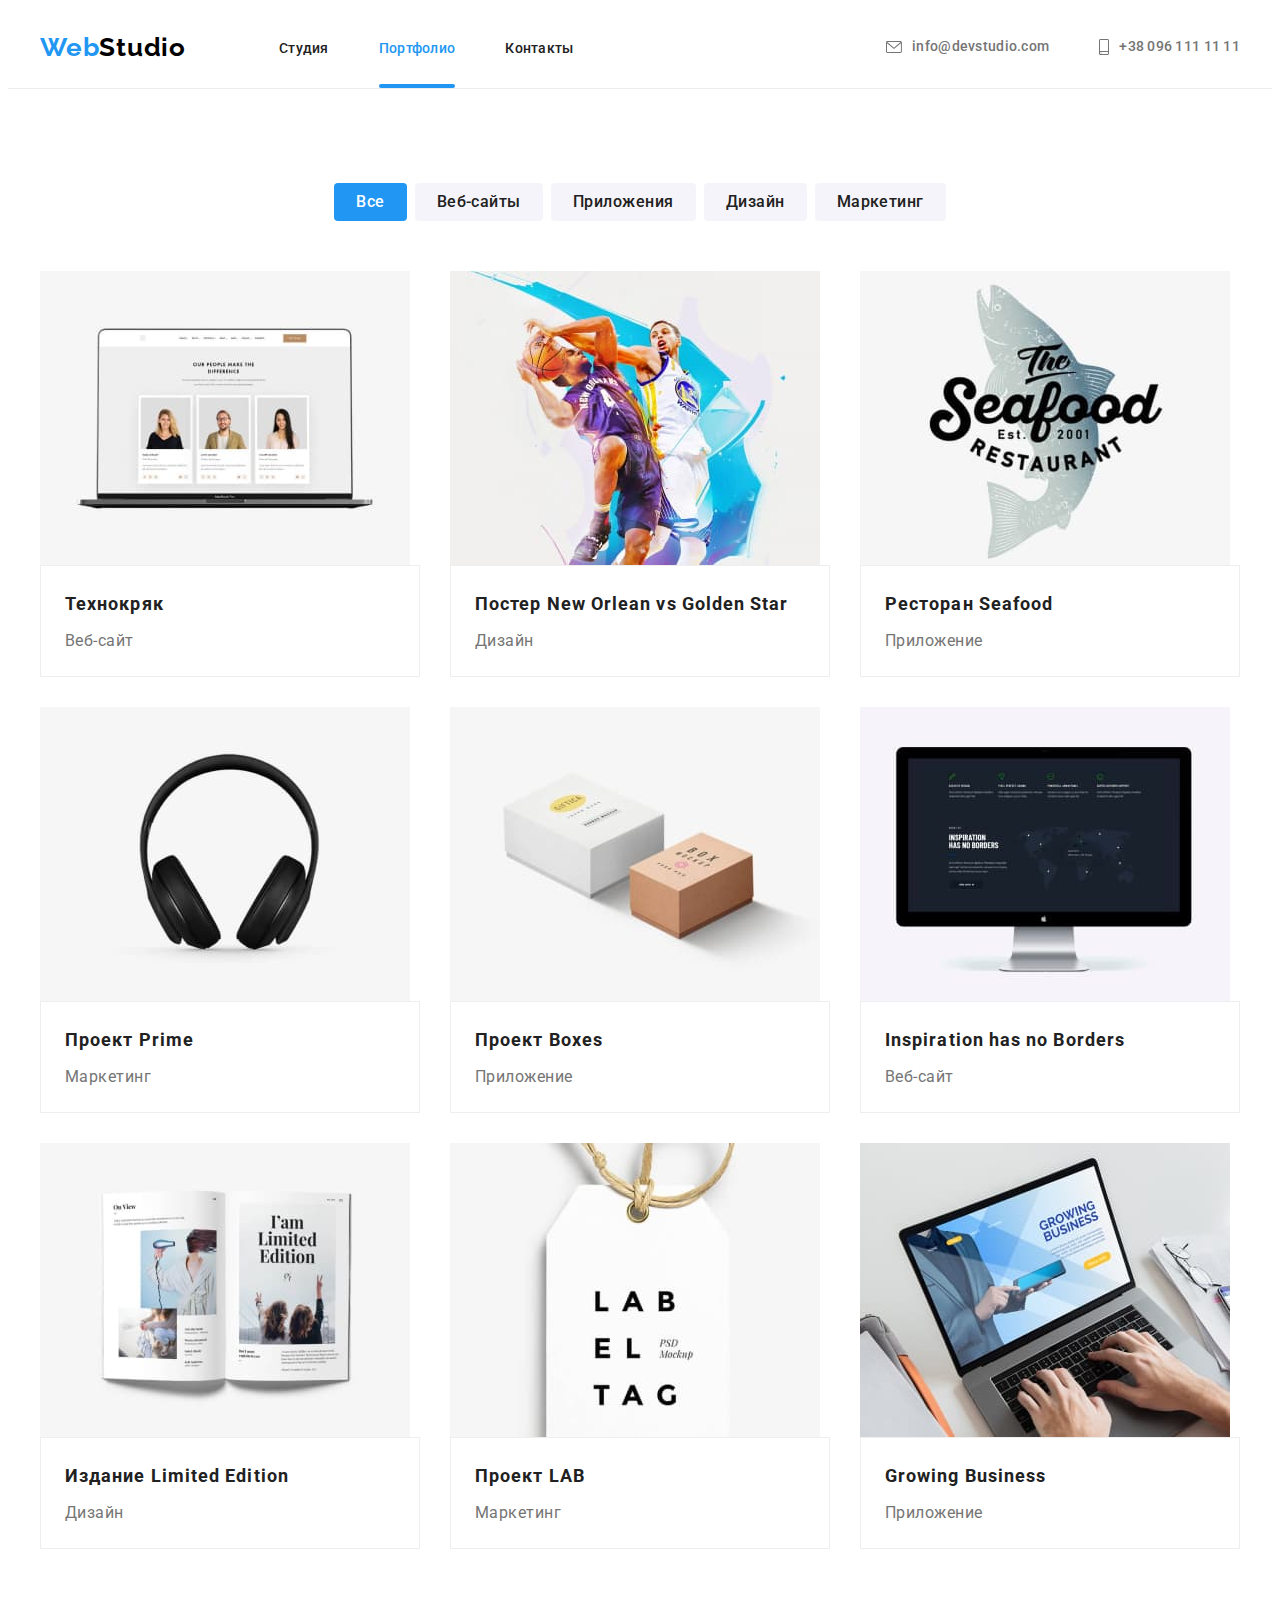
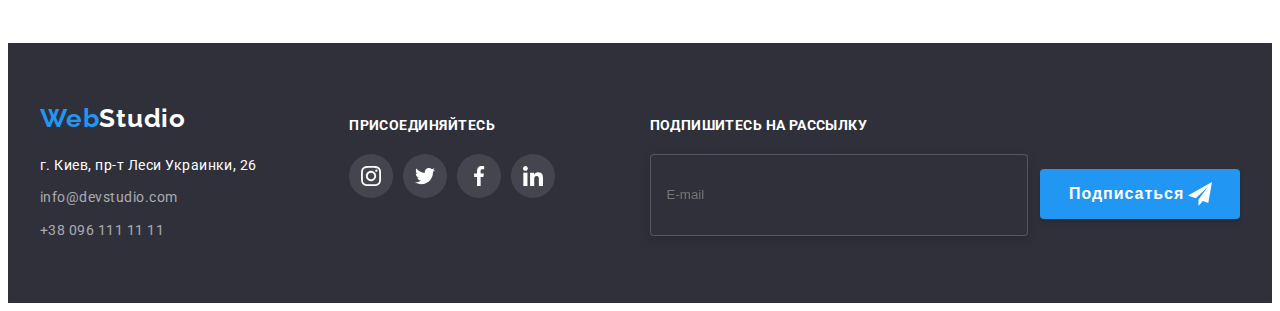
==== portfolio.html @ 6bf13277 "add initial files to the project" ====
<!DOCTYPE html>
<html lang="ru">
  <head>
    <meta charset="UTF-8" />
    <meta http-equiv="X-UA-Compatible" content="IE=edge" />
    <meta name="viewport" content="width=device-width, initial-scale=1.0" />
    <title>Портфолио</title>
    <link rel="preconnect" href="https://fonts.gstatic.com" />
    <link
      href="https://fonts.googleapis.com/css2?family=Raleway:wght@700&family=Roboto:wght@400;500;700;900&display=swap"
      rel="stylesheet"
    />
    <link
      rel="stylesheet"
      href="https://cdnjs.cloudflare.com/ajax/libs/modern-normalize/1.1.0/modern-normalize.min.css"
      integrity="sha512-wpPYUAdjBVSE4KJnH1VR1HeZfpl1ub8YT/NKx4PuQ5NmX2tKuGu6U/JRp5y+Y8XG2tV+wKQpNHVUX03MfMFn9Q=="
      crossorigin="anonymous"
      referrerpolicy="no-referrer"
    />
    <link
      rel="stylesheet"
      href="https://cdnjs.cloudflare.com/ajax/libs/animate.css/4.1.1/animate.min.css"
    />
    <link rel="stylesheet" href="./css/main.min.css" />
  </head>
  <body>
    <!-- Header block -->
    <header class="header">
      <div class="container header-container">
        <nav class="navigation">
          <a class="logo link animate__bounceIn" href="index.html"
            ><span class="logo__accent">Web</span>Studio</a
          >
          <ul class="menu list">
            <li class="menu__item">
              <a class="menu__link link" href="./index.html">Студия</a>
            </li>
            <li class="menu__item">
              <a class="menu__link link current" href="./portfolio.html">Портфолио</a>
            </li>
            <li class="menu__item">
              <a class="menu__link link" href="/">Контакты</a>
            </li>
          </ul>
        </nav>

        <!-- Contact us header block -->
        <a class="header__contact-link link email" href="mailto:info@devstudio.com">
          <svg class="header__email-icon" width="16" height="12">
            <use href="./img/icons.svg#icon-header-envelope"></use>
          </svg>
          info@devstudio.com
        </a>
        <a class="header__contact-link link" href="tel:+380961111111">
          <svg class="header__smartphone-icon" width="10" height="16">
            <use href="./img/icons.svg#icon-header-smartphone"></use>
          </svg>
          +38 096 111 11 11
        </a>
      </div>
    </header>

    <!-- Our projects -->
    <main class="projects">
      <section class="projects-section section">
        <div class="container">
          <h1 class="projects-heading" hidden>Наши проекты</h1>
          <ul class="projects-btn-list list">
            <li class="projects-item">
              <button class="projects-btn current" type="button">Все</button>
            </li>
            <li class="projects-item">
              <button class="projects-btn" type="button">Веб-сайты</button>
            </li>
            <li class="projects-item">
              <button class="projects-btn" type="button">Приложения</button>
            </li>
            <li class="projects-item">
              <button class="projects-btn" type="button">Дизайн</button>
            </li>
            <li class="projects-item">
              <button class="projects-btn" type="button">Маркетинг</button>
            </li>
          </ul>

          <ul class="examples-list list">
            <li class="examples-item">
              <a class="examples-link link" href="/">
                <div class="examples-link-image-wrapper">
                  <img
                    class="examples-image"
                    src="./img/portfolio/technohriak.jpg"
                    alt="ноутбук с примером вебсайта"
                    width="370"
                    height="294"
                  />
                  <p class="overlay">
                    Технокряк это современная площадка распространения коронавируса. Компании
                    используют эту платформу для цифрового шпионажа и атак на защищённые сервера
                    конкурентов.
                  </p>
                </div>
                <div class="examples-text-content">
                  <h2 class="examples-heading">Технокряк</h2>
                  <p class="examples-text">Веб-сайт</p>
                </div>
              </a>
            </li>
            <li class="examples-item">
              <a class="examples-link link" href="/">
                <div class="examples-link-image-wrapper">
                  <img
                    class="examples-image"
                    src="./img/portfolio/basketball-poster.jpg"
                    alt=" постер с игроками играющими баскетбол"
                    width="370"
                    height="294"
                  />
                  <p class="overlay">
                    Технокряк это современная площадка распространения коронавируса. Компании
                    используют эту платформу для цифрового шпионажа и атак на защищённые сервера
                    конкурентов.
                  </p>
                </div>
                <div class="examples-text-content">
                  <h2 class="examples-heading">
                    Постер <span lang="en">New Orlean vs Golden Star</span>
                  </h2>
                  <p class="examples-text">Дизайн</p>
                </div>
              </a>
            </li>
            <li class="examples-item">
              <a class="examples-link link" href="/">
                <div class="examples-link-image-wrapper">
                  <img
                    class="examples-image"
                    src="./img/portfolio/seafood.jpg"
                    alt="логотип ресторана рыбной еды"
                    width="370"
                    height="294"
                  />
                  <p class="overlay">
                    Технокряк это современная площадка распространения коронавируса. Компании
                    используют эту платформу для цифрового шпионажа и атак на защищённые сервера
                    конкурентов.
                  </p>
                </div>
                <div class="examples-text-content">
                  <h2 class="examples-heading">Ресторан <span lang="en">Seafood</span></h2>
                  <p class="examples-text">Приложение</p>
                </div>
              </a>
            </li>
            <li class="examples-item">
              <a class="examples-link link" href="/">
                <div class="examples-link-image-wrapper">
                  <img
                    class="examples-image"
                    src="./img/portfolio/prime-project.jpg"
                    alt="наушники"
                    width="370"
                    height="294"
                  />
                  <p class="overlay">
                    Технокряк это современная площадка распространения коронавируса. Компании
                    используют эту платформу для цифрового шпионажа и атак на защищённые сервера
                    конкурентов.
                  </p>
                </div>
                <div class="examples-text-content">
                  <h2 class="examples-heading">Проект <span lang="en">Prime</span></h2>
                  <p class="examples-text">Маркетинг</p>
                </div>
              </a>
            </li>
            <li class="examples-item">
              <a class="examples-link link" href="/">
                <div class="examples-link-image-wrapper">
                  <img
                    class="examples-image"
                    src="./img/portfolio/boxes-project.jpg"
                    alt="дизайн коробочек"
                    width="370"
                    height="294"
                  />
                  <p class="overlay">
                    Технокряк это современная площадка распространения коронавируса. Компании
                    используют эту платформу для цифрового шпионажа и атак на защищённые сервера
                    конкурентов.
                  </p>
                </div>
                <div class="examples-text-content">
                  <h2 class="examples-heading">Проект <span lang="en">Boxes</span></h2>
                  <p class="examples-text">Приложение</p>
                </div>
              </a>
            </li>
            <li class="examples-item">
              <a class="examples-link link" href="/">
                <div class="examples-link-image-wrapper">
                  <img
                    class="examples-image"
                    src="./img/portfolio/ispiration-has-no-borders.jpg"
                    alt="монитор с примером вебсайта"
                    width="370"
                    height="294"
                  />
                  <p class="overlay">
                    Технокряк это современная площадка распространения коронавируса. Компании
                    используют эту платформу для цифрового шпионажа и атак на защищённые сервера
                    конкурентов.
                  </p>
                </div>
                <div class="examples-text-content">
                  <h2 class="examples-heading" lang="en">Inspiration has no Borders</h2>
                  <p class="examples-text">Веб-сайт</p>
                </div>
              </a>
            </li>
            <li class="examples-item">
              <a class="examples-link link" href="/">
                <div class="examples-link-image-wrapper">
                  <img
                    class="examples-image"
                    src="./img/portfolio/limited-edition.jpg"
                    alt="дизайн издания книги"
                    width="370"
                    height="294"
                  />
                  <p class="overlay">
                    Технокряк это современная площадка распространения коронавируса. Компании
                    используют эту платформу для цифрового шпионажа и атак на защищённые сервера
                    конкурентов.
                  </p>
                </div>
                <div class="examples-text-content">
                  <h2 class="examples-heading">Издание <span lang="en">Limited Edition</span></h2>
                  <p class="examples-text">Дизайн</p>
                </div>
              </a>
            </li>
            <li class="examples-item">
              <a class="examples-link link" href="/">
                <div class="examples-link-image-wrapper">
                  <img
                    class="examples-image"
                    src="./img/portfolio/lab-project.jpg"
                    alt="пример дизайна бирки"
                    width="370"
                    height="294"
                  />
                  <p class="overlay">
                    Технокряк это современная площадка распространения коронавируса. Компании
                    используют эту платформу для цифрового шпионажа и атак на защищённые сервера
                    конкурентов.
                  </p>
                </div>
                <div class="examples-text-content">
                  <h2 class="examples-heading">Проект <span lang="en">LAB</span></h2>
                  <p class="examples-text">Маркетинг</p>
                </div>
              </a>
            </li>
            <li class="examples-item">
              <a class="examples-link link" href="/">
                <div class="examples-link-image-wrapper">
                  <img
                    class="examples-image"
                    src="./img/portfolio/growing-business.jpg"
                    alt="ноутбук с включенным примером приложения на экране"
                    width="370"
                    height="294"
                  />
                  <p class="overlay">
                    Технокряк это современная площадка распространения коронавируса. Компании
                    используют эту платформу для цифрового шпионажа и атак на защищённые сервера
                    конкурентов.
                  </p>
                </div>
                <div class="examples-text-content">
                  <h2 class="examples-heading" lang="en">Growing Business</h2>
                  <p class="examples-text">Приложение</p>
                </div>
              </a>
            </li>
          </ul>
        </div>
      </section>
    </main>

    <!-- Contact us footer section -->
    <footer class="footer">
      <div class="container">
        <div class="footer-content">
          <div class="footer-address-container">
            <a class="logo footer-logo link" href="./index.html">
              <span class="logo__accent">Web</span><span class="logo-text">Studio</span>
            </a>
            <ul class="footer-list list">
              <li class="footer-item">
                <address class="footer-address">
                  <a
                    class="footer-link link address"
                    href="https://goo.gl/maps/jHkkeHPNADYMm9U96"
                    target="_blank"
                    rel="   noopener noreferrer"
                    >г. Киев, пр-т Леси Украинки, 26
                  </a>
                </address>
              </li>
              <li class="footer-item">
                <address class="footer-address">
                  <a class="footer-link link" href="mailto:info@devstudio.com"
                    >info@devstudio.com</a
                  >
                </address>
              </li>
              <li class="footer-item">
                <address class="footer-address">
                  <a class="footer-link link" href="tel:+380961111111">+38 096 111 11 11</a>
                </address>
              </li>
            </ul>
          </div>
          <div class="footer-social-media-content">
            <p class="footer-social-media-text">присоединяйтесь</p>
            <ul class="social-media-list list">
              <li class="social-media-item">
                <a class="social-media-link footer-social-media-link" href="/">
                  <svg class="footer-social-media-image social-media-image" width="20" height="20">
                    <use href="./img/icons.svg#icon-team-instagram"></use>
                  </svg>
                </a>
              </li>

              <li class="social-media-item">
                <a class="social-media-link footer-social-media-link" href="/">
                  <svg class="footer-social-media-image social-media-image" width="20" height="20">
                    <use href="./img/icons.svg#icon-team-twitter"></use>
                  </svg>
                </a>
              </li>

              <li class="social-media-item">
                <a class="social-media-link footer-social-media-link" href="/">
                  <svg class="footer-social-media-image social-media-image" width="20" height="20">
                    <use href="./img/icons.svg#icon-team-facebook"></use>
                  </svg>
                </a>
              </li>

              <li class="social-media-item">
                <a class="social-media-link footer-social-media-link" href="/">
                  <svg class="footer-social-media-image social-media-image" width="20" height="20">
                    <use href="./img/icons.svg#icon-team-linkedin"></use>
                  </svg>
                </a>
              </li>
            </ul>
          </div>
          <div class="footer-form-content">
            <form class="footer-form" action="#">
              <p class="footer-form-head">подпишитесь на рассылку</p>
              <input
                type="email"
                class="footer-form-input"
                name="user-email"
                placeholder="E-mail"
              />
              <button type="submit" class="footer-form-btn">
                Подписаться
                <svg class="footer-form-btn-icon">
                  <use href="./img/icons.svg#icon-icon-send"></use>
                </svg>
              </button>
            </form>
          </div>
        </div>
      </div>
    </footer>
  </body>
</html>
---- css/main.min.css ----
:root{--main-font: 'Roboto', sans-serif;--secondary-font: 'Raleway', sans-serif;--accent-color: #2196f3;--description-text-color: #757575;--headings-color: #212121;--team-background-color: #f5f4fa;--card-set-gap: 30px}.visually-hidden{position:absolute !important;clip:rect(1px 1px 1px 1px);clip:rect(1px, 1px, 1px, 1px);padding:0 !important;border:0 !important;height:1px !important;width:1px !important;overflow:hidden}body{font-family:var(--main-font);color:var(--description-text-color);background-color:#ffffff}h1,h2,h3,h4,h5,h6,p{margin-top:0;margin-bottom:0}ul,ol{margin-top:0;margin-bottom:0;padding-left:0}img{display:block}.list{list-style:none}.link{text-decoration:none;transition:color 250ms cubic-bezier(0.4, 0, 0.2, 1)}.section{padding-top:94px;padding-bottom:94px}.title{font-weight:700;font-size:36px;line-height:1.16;text-align:center;letter-spacing:0.03em;color:var(--headings-color);margin-bottom:50px}.container{width:1200px;margin:0 auto;padding-left:15px;padding-right:15px}.logo{font-family:var(--secondary-font);font-weight:700;font-size:26px;line-height:1.19;letter-spacing:0.03em;margin-right:93px;color:#000000;animation-duration:2000ms;animation-delay:2000ms;animation-iteration-count:infinite}.logo__accent{font-family:var(--secondary-font);font-weight:700;font-size:26px;line-height:1.19;letter-spacing:0.03em;color:var(--accent-color)}.logo-text{color:#ffffff}.social-media-content{padding-left:32px;padding-right:32px;padding-bottom:30px}.social-media-list{display:flex;justify-content:space-between}.social-media-item:not(:last-child){margin-right:10px}.social-media-link{display:flex;align-items:center;justify-content:center;width:44px;height:44px;border-radius:50%;background-color:transparent;fill:#afb1b8;transition:background-color 250ms cubic-bezier(0.4, 0, 0.2, 1)}.social-media-link:hover,.social-media-link:focus{fill:#ffffff;background-color:var(--accent-color)}.footer-social-media-image{fill:#ffffff}.footer-social-media-link{background-color:rgba(255,255,255,0.1)}.footer-social-media-link:hover,.footer-social-media-link:focus{fill:#ffffff;background-color:var(--accent-color)}.projects-btn-list{display:flex;justify-content:center;margin-bottom:50px}.projects-item:not(:last-child){margin-right:8px}.projects-btn{font-family:var(--main-font);font-weight:500;font-size:16px;line-height:1.62;text-align:center;letter-spacing:0.03em;cursor:pointer;color:var(--headings-color);background:#f5f4fa;border-radius:4px;border:none;padding:6px 22px 6px 22px;transition:background-color 250ms cubic-bezier(0.4, 0, 0.2, 1),box-shadow 250ms cubic-bezier(0.4, 0, 0.2, 1)}.projects-btn:hover,.projects-btn:focus{background-color:var(--accent-color);color:#ffffff;box-shadow:0px 3px 1px rgba(0,0,0,0.1),0px 1px 2px rgba(0,0,0,0.08),0px 2px 2px rgba(0,0,0,0.12)}.projects-btn.current{background-color:var(--accent-color);color:#ffffff;transition:box-shadow 250ms cubic-bezier(0.4, 0, 0.2, 1)}.backdrop{position:fixed;top:0;left:0;width:100vw;height:100vh;background-color:rgba(0,0,0,0.2);visibility:visible;opacity:1;pointer-events:auto;transition:opacity 250ms cubic-bezier(0.4, 0, 0.2, 1)}.backdrop.is-hidden{visibility:hidden;opacity:0;pointer-events:none}.modal{position:absolute;left:50%;top:50%;width:528px;min-height:580px;padding:40px;background-color:#ffffff;transform:translate(-50%, -50%) scale(1);transition:transform 250ms cubic-bezier(0.4, 0, 0.2, 1)}.backdrop.is-hidden .modal{transform:translate(-50%, -50%) scale(1.4)}.close-button{position:absolute;top:8px;right:8px;background-color:transparent;border-radius:50%;border:1px solid rgba(0,0,0,0.1);cursor:pointer;width:30px;height:30px;padding:5px}.close-button-img{width:18px;height:18px;transition:fill 250ms cubic-bezier(0.4, 0, 0.2, 1)}.close-button:focus .close-button-img,.close-button:hover .close-button-img{fill:var(--accent-color)}.modal-form{display:flex;flex-direction:column}.modal-form-main-txt{font-weight:700;font-size:20px;line-height:1.15;text-align:center;letter-spacing:0.03em;margin-bottom:12px;color:#212121}.modal-form-field{font-weight:400;font-size:12px;line-height:1.16;letter-spacing:0.01em;color:#757575;margin-bottom:10px}.modal-form-textarea{margin-bottom:20px}.modal-form-input{width:100%;height:40px;border:1px solid rgba(33,33,33,0.2);border-radius:4px;padding-left:42px;font-size:16px;outline:none;cursor:pointer;transition:border-color 250ms cubic-bezier(0.4, 0, 0.2, 1)}.modal-form-input:focus{border-color:var(--accent-color)}.modal-form-input:hover{border-color:var(--accent-color)}.modal-form-input-wrapper{position:relative;display:block;margin-top:4px}.modal-form-input-icon{position:absolute;width:18px;height:18px;top:50%;left:12px;transform:translateY(-50%);transition:fill 250ms cubic-bezier(0.4, 0, 0.2, 1)}.modal-form-input:focus+.modal-form-input-icon{fill:var(--accent-color)}.modal-form-input:hover+.modal-form-input-icon{fill:var(--accent-color)}.modal-form-comment{width:100%;height:120px;margin-top:4px;padding:12px 16px;resize:none;border:1px solid rgba(33,33,33,0.2);border-radius:4px;outline:none;cursor:pointer;transition:border-color 250ms cubic-bezier(0.4, 0, 0.2, 1)}.modal-form-comment:focus,.modal-form-comment:hover{border-color:var(--accent-color)}.modal-form-comment::placeholder{color:rgba(117,117,117,0.5)}.modal-form-checkbox-label{display:flex;align-items:center;text-align:center;font-size:14px;line-height:1.71;letter-spacing:0.03em;margin-bottom:30px;margin-left:13px;color:#757575}.modal-form-checkbox-label::before{display:block;content:'';width:16px;height:15px;border:2px solid #000000;border-radius:2px;margin-right:7px;box-shadow:0px 4px 4px rgba(0,0,0,0.25);cursor:pointer}.modal-form-checkbox:checked+.modal-form-checkbox-label::before{background-color:var(--accent-color);background-image:url("../img/icon-check.svg");background-size:contain;border-color:var(--accent-color)}.modal-form-checkbox:focus+.modal-form-checkbox-label::before{border-color:var(--accent-color)}.modal-form-label-link{font-size:14px;line-height:1.71;letter-spacing:0.03em;text-decoration-line:underline;color:var(--accent-color)}.modal-form-submit{align-self:center;font-weight:700;font-size:16px;line-height:1.87;width:200px;height:50px;margin:0 auto;cursor:pointer;color:#ffffff;background:var(--accent-color);padding:10px 32px;border-radius:4px;border:none;text-align:center;letter-spacing:0.06em;filter:drop-shadow(0px 4px 4px rgba(0,0,0,0.25))}.header{padding-top:24px;padding-bottom:25px;border-bottom:1px solid #ececec}.header-container{display:flex;align-items:center}.navigation{display:flex;align-items:center}.menu{display:flex;align-items:center}.menu__item:not(:last-child){margin-right:50px}.menu__link{font-weight:500;font-size:14px;line-height:1.14;letter-spacing:0.02em;color:var(--headings-color)}.menu__link.current{position:relative;color:var(--accent-color)}.menu__link.current::after{content:'';position:absolute;bottom:-32px;left:0;width:100%;height:4px;background-color:var(--accent-color);border-radius:2px}.menu__link:hover,.menu__link:focus{color:var(--accent-color)}.header__contact-link{display:flex;align-items:center;font-weight:500;font-size:14px;line-height:1.14;letter-spacing:0.02em;color:var(--description-text-color)}.header__contact-link:hover,.header__contact-link:focus{color:var(--accent-color)}.email{margin-left:auto;margin-right:50px}.header__email-icon{margin-right:10px;fill:currentColor}.header__smartphone-icon{margin-right:10px;fill:currentColor}.hero{background-image:linear-gradient(rgba(47,48,58,0.4), rgba(47,48,58,0.4)),url(../img/hero/background-image.jpg);background-color:#2f303a;background-size:cover;padding-top:200px;padding-bottom:200px;text-align:center;letter-spacing:0.06em;max-width:1600рх}.hero__main-title{margin-bottom:30px;font-weight:900;font-size:44px;line-height:1.36;text-transform:uppercase;color:#ffffff}.modal-btn{font-weight:700;font-size:16px;line-height:1.87;display:block;margin:0 auto;cursor:pointer;color:#ffffff;background:var(--accent-color);padding:10px 32px;border-radius:4px;border:0}.advantages-list{display:flex;margin-top:-30px;margin-left:-30px}.advantages__list-item{flex-basis:calc((100% - 120px) / 4);margin-top:30px;margin-left:30px}.advantages__image-content{display:flex;justify-content:center;align-items:center;width:270px;height:120px;margin-bottom:30px;background-color:#f5f4fa}.advantages__image-item{width:64px;height:70px}.advantages__list-item-title{font-weight:700;font-size:14px;line-height:1.14;letter-spacing:0.03em;text-transform:uppercase;color:var(--headings-color);margin-bottom:10px}.advantages__list-item-text{font-size:14px;line-height:1.71;letter-spacing:0.03em}.duties{padding-top:0}.duties__list{display:flex;margin-top:-30px;margin-left:-30px}.duties__item{flex-basis:calc((100% - 90px) / 3);margin-top:30px;margin-left:30px}.duties__thumb{position:relative}.duties__thumb-description{position:absolute;width:100%;left:0;bottom:0;font-weight:bold;font-size:14px;line-height:1.14;text-align:center;letter-spacing:0.03em;text-transform:uppercase;background-color:rgba(47,48,58,0.8);color:#ffffff;padding-top:27px;padding-bottom:27px}.team{padding-top:94px;background:var(--team-background-color)}.team-list{display:flex;flex-wrap:wrap;margin-top:-30px;margin-left:-30px}.team-list-item{flex-basis:calc((100% - 120px) / 4);margin-top:30px;margin-left:30px;box-shadow:0px 1px 3px rgba(0,0,0,0.12),0px 1px 1px rgba(0,0,0,0.14),0px 2px 1px rgba(0,0,0,0.2);border-radius:0px 0px 4px 4px}.team-section-content{padding-top:var(--card-set-gap);padding-left:32px;padding-right:32px;padding-bottom:var(--card-set-gap);background-color:#ffffff}.team-subtitle{font-weight:500;font-size:16px;line-height:1.18;text-align:center;letter-spacing:0.03em;color:var(--headings-color);margin-bottom:10px}.team-text{font-size:16px;line-height:1.18;text-align:center;letter-spacing:0.03em;margin-bottom:16px}.clients-section{padding-top:94px;padding-bottom:94px}.our-clients-list{display:flex}.our-clients-item:not(:last-child){margin-right:30px}.our-clients-link{display:flex;justify-content:center;align-items:center;width:170px;height:92px;border-radius:3px;border:1px solid #afb1b8;transition:filter 250ms cubic-bezier(0.4, 0, 0.2, 1)}.our-clients-link:hover,.our-clients-link:focus{filter:drop-shadow(0px 4px 4px rgba(0,0,0,0.25));border-color:var(--accent-color)}.our-clients-image{fill:#afb1b8}.our-clients-link:hover .our-clients-image,.our-clients-link:focus .our-clients-image{fill:var(--accent-color)}.footer{background:#2f303a;padding-top:60px;padding-bottom:60px;letter-spacing:0.03em}.footer-content{display:flex}.footer-address-container{margin-right:70px}.footer-social-media-text{font-weight:700;font-size:14px;line-height:1.14;text-transform:uppercase;color:#ffffff;margin-bottom:20px}.footer-social-media-content{padding-top:15px}.footer-link{font-style:normal;font-weight:400;font-size:14px;line-height:1.71;color:rgba(255,255,255,0.6)}.footer-link.address{color:#ffffff;margin-bottom:9px}.footer-link:hover,.footer-link:focus{color:#ffffff}.footer-logo{display:block;margin-bottom:20px}.footer-item:not(:last-child){margin-bottom:9px}.footer-form-content{margin-left:auto}.footer-form-head{font-weight:700;font-size:14px;line-height:1.14;letter-spacing:0.03em;text-transform:uppercase;color:#ffffff;margin-bottom:20px;padding-top:15px}.footer-form-input{border:1px solid rgba(255,255,255,0.3);filter:drop-shadow(0px 4px 4px rgba(0,0,0,0.15));border-radius:4px;width:358px;height:50px;padding-left:16px;padding-top:15px;padding-bottom:15px;margin-right:8px;background-color:#2f303a;border-color:rgba(197,170,170,0.3);color:#ffffff;transition:border-color 250ms cubic-bezier(0.4, 0, 0.2, 1);outline:none}.footer-form-input:focus{border-color:rgba(255,255,255,0.973)}.footer-form-input:focus::placeholder{align-items:center;letter-spacing:0.03em;color:rgba(255,255,255,0.6)}.footer-form-btn{position:relative;background:var(--accent-color);box-shadow:0px 4px 4px rgba(0,0,0,0.15);border-radius:4px;border:none;width:200px;height:50px;cursor:pointer;font-weight:700;font-size:16px;line-height:1.87;color:#ffffff;align-items:center;text-align:left;letter-spacing:0.06em;padding-left:29px;padding-top:10px;padding-bottom:10px}.footer-form-btn-icon{position:absolute;top:13px;right:28px;width:24px;height:24px;fill:#ffffff}.examples-heading{font-weight:700;font-size:18px;line-height:2;letter-spacing:0.06em;color:var(--headings-color);margin-bottom:4px}.examples-text{font-size:16px;line-height:1.87;letter-spacing:0.03em;color:var(--description-text-color)}.examples-list{display:flex;flex-wrap:wrap;margin-top:-30px;margin-left:-30px}.examples-item{margin-top:30px;margin-left:30px;flex-basis:calc((100% - 90px) / 3);background-color:#ffffff;transition:filter 250ms cubic-bezier(0.4, 0, 0.2, 1)}.examples-item:hover{filter:drop-shadow(0px 4px 4px rgba(0,0,0,0.25))}.examples-text-content{border:1px solid #eeeeee;padding:20px 24px}.examples-link{display:block;position:relative}.examples-link-image-wrapper{position:relative;overflow:hidden}.overlay{position:absolute;top:0;left:0;background-color:rgba(33,150,243,0.9);font-size:18px;line-height:1.56;letter-spacing:0.03em;color:#ffffff;padding:63px 24px;height:100%;width:100%;overflow:auto;transform:translateY(100%);transition:transform 250ms cubic-bezier(0.4, 0, 0.2, 1)}.examples-link:hover .overlay,.examples-link:focus .overlay{transform:translateY(0)}
/*# sourceMappingURL=main.min.css.map */
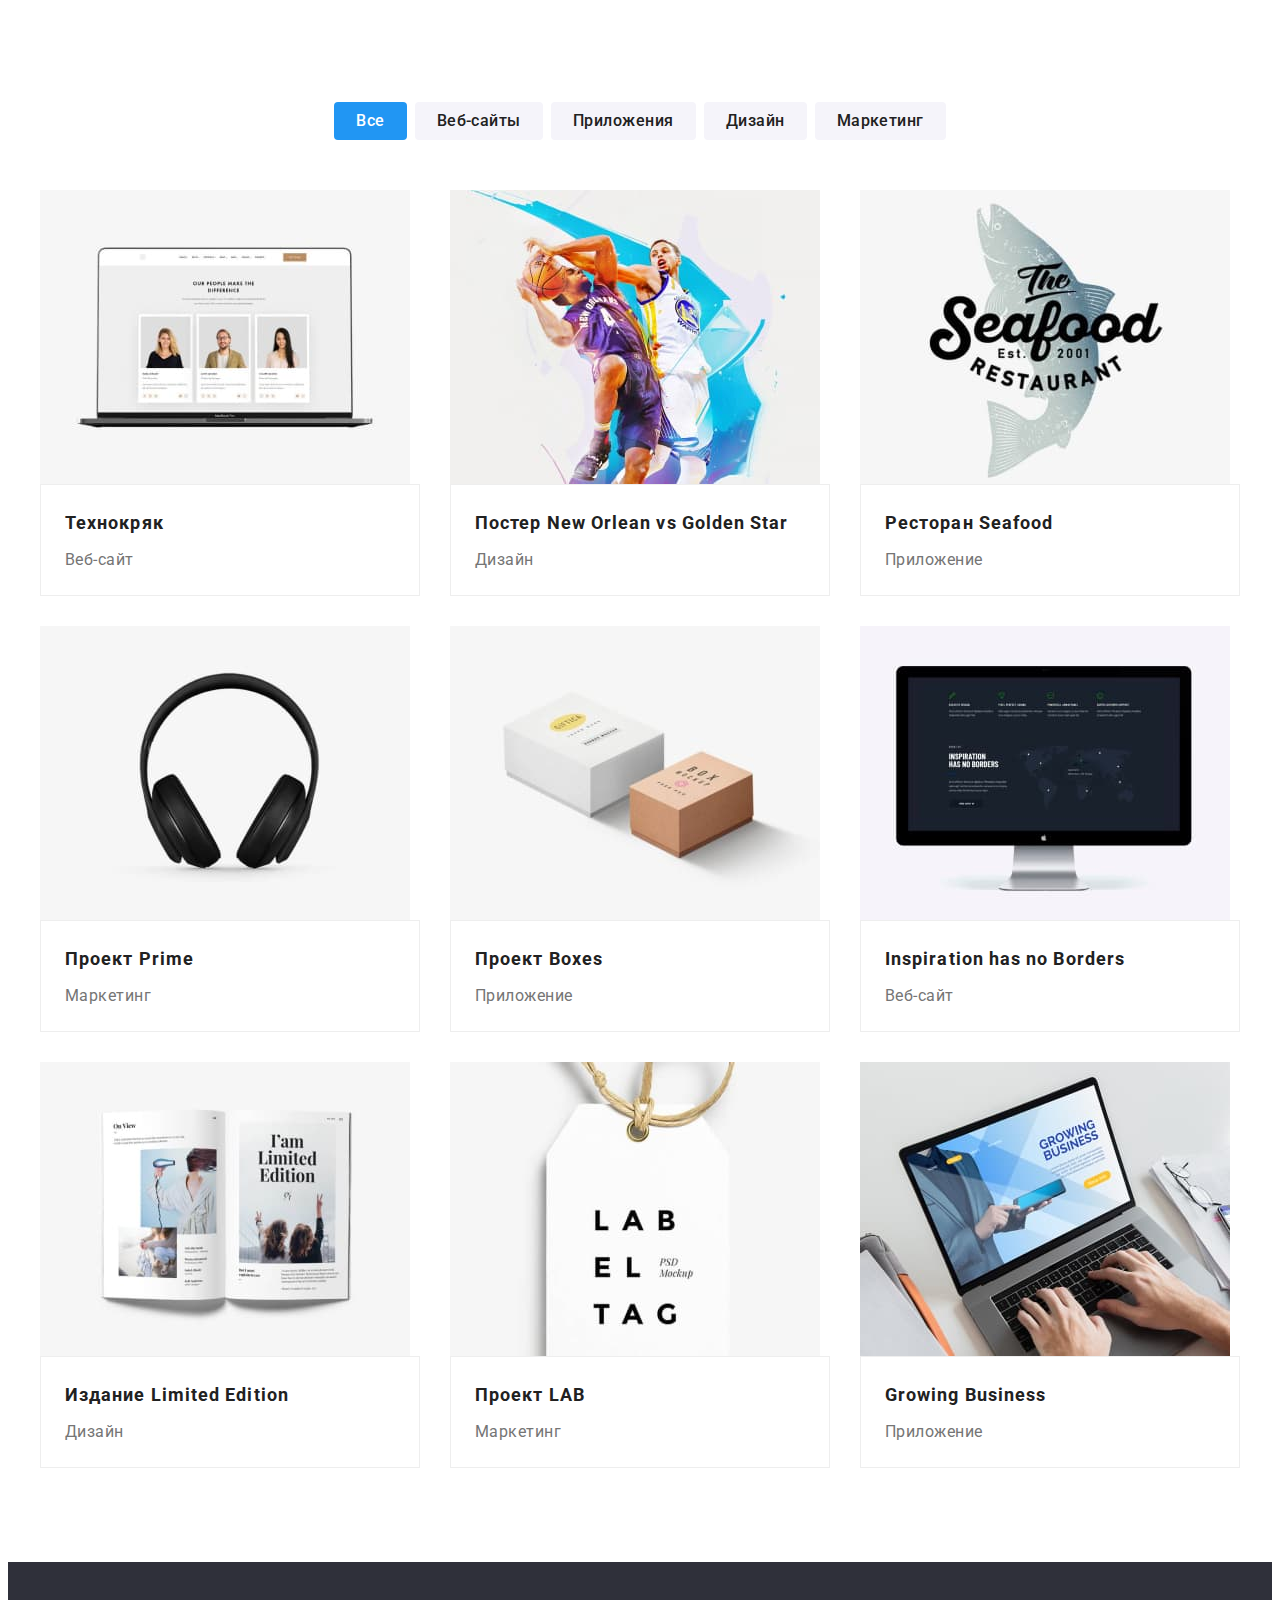
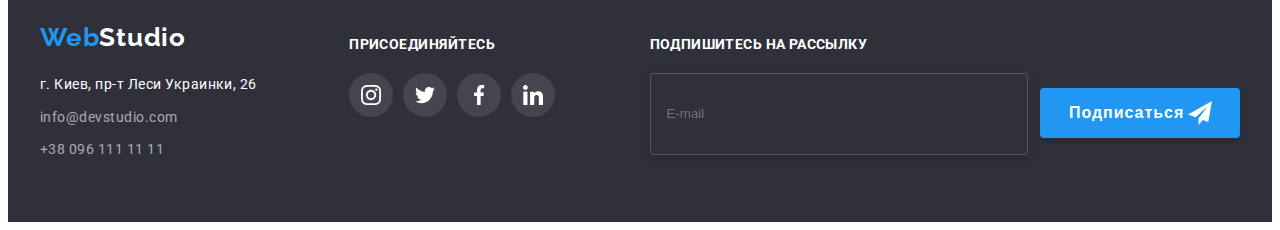
==== commit 49d6c53d: "hero and advantages sections adaptive layout" ====
--- a/portfolio.html
+++ b/portfolio.html
@@ -25,7 +25,7 @@
   </head>
   <body>
     <!-- Header block -->
-    <header class="header">
+    <!-- <header class="header">
       <div class="container header-container">
         <nav class="navigation">
           <a class="logo link animate__bounceIn" href="index.html"
@@ -42,10 +42,10 @@
               <a class="menu__link link" href="/">Контакты</a>
             </li>
           </ul>
-        </nav>
-
-        <!-- Contact us header block -->
-        <a class="header__contact-link link email" href="mailto:info@devstudio.com">
+        </nav> -->
+
+    <!-- Contact us header block -->
+    <!-- <a class="header__contact-link link email" href="mailto:info@devstudio.com">
           <svg class="header__email-icon" width="16" height="12">
             <use href="./img/icons.svg#icon-header-envelope"></use>
           </svg>
@@ -58,7 +58,7 @@
           +38 096 111 11 11
         </a>
       </div>
-    </header>
+    </header> -->
 
     <!-- Our projects -->
     <main class="projects">
--- a/css/main.min.css
+++ b/css/main.min.css
@@ -1,2 +1,2 @@
-:root{--main-font: 'Roboto', sans-serif;--secondary-font: 'Raleway', sans-serif;--accent-color: #2196f3;--description-text-color: #757575;--headings-color: #212121;--team-background-color: #f5f4fa;--card-set-gap: 30px}.visually-hidden{position:absolute !important;clip:rect(1px 1px 1px 1px);clip:rect(1px, 1px, 1px, 1px);padding:0 !important;border:0 !important;height:1px !important;width:1px !important;overflow:hidden}body{font-family:var(--main-font);color:var(--description-text-color);background-color:#ffffff}h1,h2,h3,h4,h5,h6,p{margin-top:0;margin-bottom:0}ul,ol{margin-top:0;margin-bottom:0;padding-left:0}img{display:block}.list{list-style:none}.link{text-decoration:none;transition:color 250ms cubic-bezier(0.4, 0, 0.2, 1)}.section{padding-top:94px;padding-bottom:94px}.title{font-weight:700;font-size:36px;line-height:1.16;text-align:center;letter-spacing:0.03em;color:var(--headings-color);margin-bottom:50px}.container{width:1200px;margin:0 auto;padding-left:15px;padding-right:15px}.logo{font-family:var(--secondary-font);font-weight:700;font-size:26px;line-height:1.19;letter-spacing:0.03em;margin-right:93px;color:#000000;animation-duration:2000ms;animation-delay:2000ms;animation-iteration-count:infinite}.logo__accent{font-family:var(--secondary-font);font-weight:700;font-size:26px;line-height:1.19;letter-spacing:0.03em;color:var(--accent-color)}.logo-text{color:#ffffff}.social-media-content{padding-left:32px;padding-right:32px;padding-bottom:30px}.social-media-list{display:flex;justify-content:space-between}.social-media-item:not(:last-child){margin-right:10px}.social-media-link{display:flex;align-items:center;justify-content:center;width:44px;height:44px;border-radius:50%;background-color:transparent;fill:#afb1b8;transition:background-color 250ms cubic-bezier(0.4, 0, 0.2, 1)}.social-media-link:hover,.social-media-link:focus{fill:#ffffff;background-color:var(--accent-color)}.footer-social-media-image{fill:#ffffff}.footer-social-media-link{background-color:rgba(255,255,255,0.1)}.footer-social-media-link:hover,.footer-social-media-link:focus{fill:#ffffff;background-color:var(--accent-color)}.projects-btn-list{display:flex;justify-content:center;margin-bottom:50px}.projects-item:not(:last-child){margin-right:8px}.projects-btn{font-family:var(--main-font);font-weight:500;font-size:16px;line-height:1.62;text-align:center;letter-spacing:0.03em;cursor:pointer;color:var(--headings-color);background:#f5f4fa;border-radius:4px;border:none;padding:6px 22px 6px 22px;transition:background-color 250ms cubic-bezier(0.4, 0, 0.2, 1),box-shadow 250ms cubic-bezier(0.4, 0, 0.2, 1)}.projects-btn:hover,.projects-btn:focus{background-color:var(--accent-color);color:#ffffff;box-shadow:0px 3px 1px rgba(0,0,0,0.1),0px 1px 2px rgba(0,0,0,0.08),0px 2px 2px rgba(0,0,0,0.12)}.projects-btn.current{background-color:var(--accent-color);color:#ffffff;transition:box-shadow 250ms cubic-bezier(0.4, 0, 0.2, 1)}.backdrop{position:fixed;top:0;left:0;width:100vw;height:100vh;background-color:rgba(0,0,0,0.2);visibility:visible;opacity:1;pointer-events:auto;transition:opacity 250ms cubic-bezier(0.4, 0, 0.2, 1)}.backdrop.is-hidden{visibility:hidden;opacity:0;pointer-events:none}.modal{position:absolute;left:50%;top:50%;width:528px;min-height:580px;padding:40px;background-color:#ffffff;transform:translate(-50%, -50%) scale(1);transition:transform 250ms cubic-bezier(0.4, 0, 0.2, 1)}.backdrop.is-hidden .modal{transform:translate(-50%, -50%) scale(1.4)}.close-button{position:absolute;top:8px;right:8px;background-color:transparent;border-radius:50%;border:1px solid rgba(0,0,0,0.1);cursor:pointer;width:30px;height:30px;padding:5px}.close-button-img{width:18px;height:18px;transition:fill 250ms cubic-bezier(0.4, 0, 0.2, 1)}.close-button:focus .close-button-img,.close-button:hover .close-button-img{fill:var(--accent-color)}.modal-form{display:flex;flex-direction:column}.modal-form-main-txt{font-weight:700;font-size:20px;line-height:1.15;text-align:center;letter-spacing:0.03em;margin-bottom:12px;color:#212121}.modal-form-field{font-weight:400;font-size:12px;line-height:1.16;letter-spacing:0.01em;color:#757575;margin-bottom:10px}.modal-form-textarea{margin-bottom:20px}.modal-form-input{width:100%;height:40px;border:1px solid rgba(33,33,33,0.2);border-radius:4px;padding-left:42px;font-size:16px;outline:none;cursor:pointer;transition:border-color 250ms cubic-bezier(0.4, 0, 0.2, 1)}.modal-form-input:focus{border-color:var(--accent-color)}.modal-form-input:hover{border-color:var(--accent-color)}.modal-form-input-wrapper{position:relative;display:block;margin-top:4px}.modal-form-input-icon{position:absolute;width:18px;height:18px;top:50%;left:12px;transform:translateY(-50%);transition:fill 250ms cubic-bezier(0.4, 0, 0.2, 1)}.modal-form-input:focus+.modal-form-input-icon{fill:var(--accent-color)}.modal-form-input:hover+.modal-form-input-icon{fill:var(--accent-color)}.modal-form-comment{width:100%;height:120px;margin-top:4px;padding:12px 16px;resize:none;border:1px solid rgba(33,33,33,0.2);border-radius:4px;outline:none;cursor:pointer;transition:border-color 250ms cubic-bezier(0.4, 0, 0.2, 1)}.modal-form-comment:focus,.modal-form-comment:hover{border-color:var(--accent-color)}.modal-form-comment::placeholder{color:rgba(117,117,117,0.5)}.modal-form-checkbox-label{display:flex;align-items:center;text-align:center;font-size:14px;line-height:1.71;letter-spacing:0.03em;margin-bottom:30px;margin-left:13px;color:#757575}.modal-form-checkbox-label::before{display:block;content:'';width:16px;height:15px;border:2px solid #000000;border-radius:2px;margin-right:7px;box-shadow:0px 4px 4px rgba(0,0,0,0.25);cursor:pointer}.modal-form-checkbox:checked+.modal-form-checkbox-label::before{background-color:var(--accent-color);background-image:url("../img/icon-check.svg");background-size:contain;border-color:var(--accent-color)}.modal-form-checkbox:focus+.modal-form-checkbox-label::before{border-color:var(--accent-color)}.modal-form-label-link{font-size:14px;line-height:1.71;letter-spacing:0.03em;text-decoration-line:underline;color:var(--accent-color)}.modal-form-submit{align-self:center;font-weight:700;font-size:16px;line-height:1.87;width:200px;height:50px;margin:0 auto;cursor:pointer;color:#ffffff;background:var(--accent-color);padding:10px 32px;border-radius:4px;border:none;text-align:center;letter-spacing:0.06em;filter:drop-shadow(0px 4px 4px rgba(0,0,0,0.25))}.header{padding-top:24px;padding-bottom:25px;border-bottom:1px solid #ececec}.header-container{display:flex;align-items:center}.navigation{display:flex;align-items:center}.menu{display:flex;align-items:center}.menu__item:not(:last-child){margin-right:50px}.menu__link{font-weight:500;font-size:14px;line-height:1.14;letter-spacing:0.02em;color:var(--headings-color)}.menu__link.current{position:relative;color:var(--accent-color)}.menu__link.current::after{content:'';position:absolute;bottom:-32px;left:0;width:100%;height:4px;background-color:var(--accent-color);border-radius:2px}.menu__link:hover,.menu__link:focus{color:var(--accent-color)}.header__contact-link{display:flex;align-items:center;font-weight:500;font-size:14px;line-height:1.14;letter-spacing:0.02em;color:var(--description-text-color)}.header__contact-link:hover,.header__contact-link:focus{color:var(--accent-color)}.email{margin-left:auto;margin-right:50px}.header__email-icon{margin-right:10px;fill:currentColor}.header__smartphone-icon{margin-right:10px;fill:currentColor}.hero{background-image:linear-gradient(rgba(47,48,58,0.4), rgba(47,48,58,0.4)),url(../img/hero/background-image.jpg);background-color:#2f303a;background-size:cover;padding-top:200px;padding-bottom:200px;text-align:center;letter-spacing:0.06em;max-width:1600рх}.hero__main-title{margin-bottom:30px;font-weight:900;font-size:44px;line-height:1.36;text-transform:uppercase;color:#ffffff}.modal-btn{font-weight:700;font-size:16px;line-height:1.87;display:block;margin:0 auto;cursor:pointer;color:#ffffff;background:var(--accent-color);padding:10px 32px;border-radius:4px;border:0}.advantages-list{display:flex;margin-top:-30px;margin-left:-30px}.advantages__list-item{flex-basis:calc((100% - 120px) / 4);margin-top:30px;margin-left:30px}.advantages__image-content{display:flex;justify-content:center;align-items:center;width:270px;height:120px;margin-bottom:30px;background-color:#f5f4fa}.advantages__image-item{width:64px;height:70px}.advantages__list-item-title{font-weight:700;font-size:14px;line-height:1.14;letter-spacing:0.03em;text-transform:uppercase;color:var(--headings-color);margin-bottom:10px}.advantages__list-item-text{font-size:14px;line-height:1.71;letter-spacing:0.03em}.duties{padding-top:0}.duties__list{display:flex;margin-top:-30px;margin-left:-30px}.duties__item{flex-basis:calc((100% - 90px) / 3);margin-top:30px;margin-left:30px}.duties__thumb{position:relative}.duties__thumb-description{position:absolute;width:100%;left:0;bottom:0;font-weight:bold;font-size:14px;line-height:1.14;text-align:center;letter-spacing:0.03em;text-transform:uppercase;background-color:rgba(47,48,58,0.8);color:#ffffff;padding-top:27px;padding-bottom:27px}.team{padding-top:94px;background:var(--team-background-color)}.team-list{display:flex;flex-wrap:wrap;margin-top:-30px;margin-left:-30px}.team-list-item{flex-basis:calc((100% - 120px) / 4);margin-top:30px;margin-left:30px;box-shadow:0px 1px 3px rgba(0,0,0,0.12),0px 1px 1px rgba(0,0,0,0.14),0px 2px 1px rgba(0,0,0,0.2);border-radius:0px 0px 4px 4px}.team-section-content{padding-top:var(--card-set-gap);padding-left:32px;padding-right:32px;padding-bottom:var(--card-set-gap);background-color:#ffffff}.team-subtitle{font-weight:500;font-size:16px;line-height:1.18;text-align:center;letter-spacing:0.03em;color:var(--headings-color);margin-bottom:10px}.team-text{font-size:16px;line-height:1.18;text-align:center;letter-spacing:0.03em;margin-bottom:16px}.clients-section{padding-top:94px;padding-bottom:94px}.our-clients-list{display:flex}.our-clients-item:not(:last-child){margin-right:30px}.our-clients-link{display:flex;justify-content:center;align-items:center;width:170px;height:92px;border-radius:3px;border:1px solid #afb1b8;transition:filter 250ms cubic-bezier(0.4, 0, 0.2, 1)}.our-clients-link:hover,.our-clients-link:focus{filter:drop-shadow(0px 4px 4px rgba(0,0,0,0.25));border-color:var(--accent-color)}.our-clients-image{fill:#afb1b8}.our-clients-link:hover .our-clients-image,.our-clients-link:focus .our-clients-image{fill:var(--accent-color)}.footer{background:#2f303a;padding-top:60px;padding-bottom:60px;letter-spacing:0.03em}.footer-content{display:flex}.footer-address-container{margin-right:70px}.footer-social-media-text{font-weight:700;font-size:14px;line-height:1.14;text-transform:uppercase;color:#ffffff;margin-bottom:20px}.footer-social-media-content{padding-top:15px}.footer-link{font-style:normal;font-weight:400;font-size:14px;line-height:1.71;color:rgba(255,255,255,0.6)}.footer-link.address{color:#ffffff;margin-bottom:9px}.footer-link:hover,.footer-link:focus{color:#ffffff}.footer-logo{display:block;margin-bottom:20px}.footer-item:not(:last-child){margin-bottom:9px}.footer-form-content{margin-left:auto}.footer-form-head{font-weight:700;font-size:14px;line-height:1.14;letter-spacing:0.03em;text-transform:uppercase;color:#ffffff;margin-bottom:20px;padding-top:15px}.footer-form-input{border:1px solid rgba(255,255,255,0.3);filter:drop-shadow(0px 4px 4px rgba(0,0,0,0.15));border-radius:4px;width:358px;height:50px;padding-left:16px;padding-top:15px;padding-bottom:15px;margin-right:8px;background-color:#2f303a;border-color:rgba(197,170,170,0.3);color:#ffffff;transition:border-color 250ms cubic-bezier(0.4, 0, 0.2, 1);outline:none}.footer-form-input:focus{border-color:rgba(255,255,255,0.973)}.footer-form-input:focus::placeholder{align-items:center;letter-spacing:0.03em;color:rgba(255,255,255,0.6)}.footer-form-btn{position:relative;background:var(--accent-color);box-shadow:0px 4px 4px rgba(0,0,0,0.15);border-radius:4px;border:none;width:200px;height:50px;cursor:pointer;font-weight:700;font-size:16px;line-height:1.87;color:#ffffff;align-items:center;text-align:left;letter-spacing:0.06em;padding-left:29px;padding-top:10px;padding-bottom:10px}.footer-form-btn-icon{position:absolute;top:13px;right:28px;width:24px;height:24px;fill:#ffffff}.examples-heading{font-weight:700;font-size:18px;line-height:2;letter-spacing:0.06em;color:var(--headings-color);margin-bottom:4px}.examples-text{font-size:16px;line-height:1.87;letter-spacing:0.03em;color:var(--description-text-color)}.examples-list{display:flex;flex-wrap:wrap;margin-top:-30px;margin-left:-30px}.examples-item{margin-top:30px;margin-left:30px;flex-basis:calc((100% - 90px) / 3);background-color:#ffffff;transition:filter 250ms cubic-bezier(0.4, 0, 0.2, 1)}.examples-item:hover{filter:drop-shadow(0px 4px 4px rgba(0,0,0,0.25))}.examples-text-content{border:1px solid #eeeeee;padding:20px 24px}.examples-link{display:block;position:relative}.examples-link-image-wrapper{position:relative;overflow:hidden}.overlay{position:absolute;top:0;left:0;background-color:rgba(33,150,243,0.9);font-size:18px;line-height:1.56;letter-spacing:0.03em;color:#ffffff;padding:63px 24px;height:100%;width:100%;overflow:auto;transform:translateY(100%);transition:transform 250ms cubic-bezier(0.4, 0, 0.2, 1)}.examples-link:hover .overlay,.examples-link:focus .overlay{transform:translateY(0)}
+:root{--main-font: 'Roboto', sans-serif;--secondary-font: 'Raleway', sans-serif;--accent-color: #2196f3;--description-text-color: #757575;--headings-color: #212121;--team-background-color: #f5f4fa;--card-set-gap: 30px}.visually-hidden{position:absolute !important;clip:rect(1px 1px 1px 1px);clip:rect(1px, 1px, 1px, 1px);padding:0 !important;border:0 !important;height:1px !important;width:1px !important;overflow:hidden}body{font-family:var(--main-font);color:var(--description-text-color);background-color:#ffffff}h1,h2,h3,h4,h5,h6,p{margin-top:0;margin-bottom:0}ul,ol{margin-top:0;margin-bottom:0;padding-left:0}img{display:block}.list{list-style:none}.link{text-decoration:none;transition:color 250ms cubic-bezier(0.4, 0, 0.2, 1)}.section{padding-top:60px;padding-bottom:60px}@media screen and (min-width: 1200px){.section{padding-top:94px;padding-bottom:94px}}.title{font-weight:700;font-size:36px;line-height:1.16;text-align:center;letter-spacing:0.03em;color:var(--headings-color);margin-bottom:50px}.container{width:100%;margin:0 auto;padding-left:15px;padding-right:15px}@media screen and (min-width: 480px){.container{max-width:480px}}@media screen and (min-width: 768px){.container{max-width:768px}}@media screen and (min-width: 1200px){.container{max-width:1200px}}.logo{font-family:var(--secondary-font);font-weight:700;font-size:26px;line-height:1.19;letter-spacing:0.03em;margin-right:93px;color:#000000;animation-duration:2000ms;animation-delay:2000ms;animation-iteration-count:infinite}.logo__accent{font-family:var(--secondary-font);font-weight:700;font-size:26px;line-height:1.19;letter-spacing:0.03em;color:var(--accent-color)}.logo-text{color:#ffffff}.social-media-content{padding-left:32px;padding-right:32px;padding-bottom:30px}.social-media-list{display:flex;justify-content:space-between}.social-media-item:not(:last-child){margin-right:10px}.social-media-link{display:flex;align-items:center;justify-content:center;width:44px;height:44px;border-radius:50%;background-color:transparent;fill:#afb1b8;transition:background-color 250ms cubic-bezier(0.4, 0, 0.2, 1)}.social-media-link:hover,.social-media-link:focus{fill:#ffffff;background-color:var(--accent-color)}.footer-social-media-image{fill:#ffffff}.footer-social-media-link{background-color:rgba(255,255,255,0.1)}.footer-social-media-link:hover,.footer-social-media-link:focus{fill:#ffffff;background-color:var(--accent-color)}.projects-btn-list{display:flex;justify-content:center;margin-bottom:50px}.projects-item:not(:last-child){margin-right:8px}.projects-btn{font-family:var(--main-font);font-weight:500;font-size:16px;line-height:1.62;text-align:center;letter-spacing:0.03em;cursor:pointer;color:var(--headings-color);background:#f5f4fa;border-radius:4px;border:none;padding:6px 22px 6px 22px;transition:background-color 250ms cubic-bezier(0.4, 0, 0.2, 1),box-shadow 250ms cubic-bezier(0.4, 0, 0.2, 1)}.projects-btn:hover,.projects-btn:focus{background-color:var(--accent-color);color:#ffffff;box-shadow:0px 3px 1px rgba(0,0,0,0.1),0px 1px 2px rgba(0,0,0,0.08),0px 2px 2px rgba(0,0,0,0.12)}.projects-btn.current{background-color:var(--accent-color);color:#ffffff;transition:box-shadow 250ms cubic-bezier(0.4, 0, 0.2, 1)}.backdrop{position:fixed;top:0;left:0;width:100vw;height:100vh;background-color:rgba(0,0,0,0.2);visibility:visible;opacity:1;pointer-events:auto;transition:opacity 250ms cubic-bezier(0.4, 0, 0.2, 1)}.backdrop.is-hidden{visibility:hidden;opacity:0;pointer-events:none}.modal{position:absolute;left:50%;top:50%;width:528px;min-height:580px;padding:40px;background-color:#ffffff;transform:translate(-50%, -50%) scale(1);transition:transform 250ms cubic-bezier(0.4, 0, 0.2, 1)}.backdrop.is-hidden .modal{transform:translate(-50%, -50%) scale(1.4)}.close-button{position:absolute;top:8px;right:8px;background-color:transparent;border-radius:50%;border:1px solid rgba(0,0,0,0.1);cursor:pointer;width:30px;height:30px;padding:5px}.close-button-img{width:18px;height:18px;transition:fill 250ms cubic-bezier(0.4, 0, 0.2, 1)}.close-button:focus .close-button-img,.close-button:hover .close-button-img{fill:var(--accent-color)}.modal-form{display:flex;flex-direction:column}.modal-form-main-txt{font-weight:700;font-size:20px;line-height:1.15;text-align:center;letter-spacing:0.03em;margin-bottom:12px;color:#212121}.modal-form-field{font-weight:400;font-size:12px;line-height:1.16;letter-spacing:0.01em;color:#757575;margin-bottom:10px}.modal-form-textarea{margin-bottom:20px}.modal-form-input{width:100%;height:40px;border:1px solid rgba(33,33,33,0.2);border-radius:4px;padding-left:42px;font-size:16px;outline:none;cursor:pointer;transition:border-color 250ms cubic-bezier(0.4, 0, 0.2, 1)}.modal-form-input:focus{border-color:var(--accent-color)}.modal-form-input:hover{border-color:var(--accent-color)}.modal-form-input-wrapper{position:relative;display:block;margin-top:4px}.modal-form-input-icon{position:absolute;width:18px;height:18px;top:50%;left:12px;transform:translateY(-50%);transition:fill 250ms cubic-bezier(0.4, 0, 0.2, 1)}.modal-form-input:focus+.modal-form-input-icon{fill:var(--accent-color)}.modal-form-input:hover+.modal-form-input-icon{fill:var(--accent-color)}.modal-form-comment{width:100%;height:120px;margin-top:4px;padding:12px 16px;resize:none;border:1px solid rgba(33,33,33,0.2);border-radius:4px;outline:none;cursor:pointer;transition:border-color 250ms cubic-bezier(0.4, 0, 0.2, 1)}.modal-form-comment:focus,.modal-form-comment:hover{border-color:var(--accent-color)}.modal-form-comment::placeholder{color:rgba(117,117,117,0.5)}.modal-form-checkbox-label{display:flex;align-items:center;text-align:center;font-size:14px;line-height:1.71;letter-spacing:0.03em;margin-bottom:30px;margin-left:13px;color:#757575}.modal-form-checkbox-label::before{display:block;content:'';width:16px;height:15px;border:2px solid #000000;border-radius:2px;margin-right:7px;box-shadow:0px 4px 4px rgba(0,0,0,0.25);cursor:pointer}.modal-form-checkbox:checked+.modal-form-checkbox-label::before{background-color:var(--accent-color);background-image:url("../img/icon-check.svg");background-size:contain;border-color:var(--accent-color)}.modal-form-checkbox:focus+.modal-form-checkbox-label::before{border-color:var(--accent-color)}.modal-form-label-link{font-size:14px;line-height:1.71;letter-spacing:0.03em;text-decoration-line:underline;color:var(--accent-color)}.modal-form-submit{align-self:center;font-weight:700;font-size:16px;line-height:1.87;width:200px;height:50px;margin:0 auto;cursor:pointer;color:#ffffff;background:var(--accent-color);padding:10px 32px;border-radius:4px;border:none;text-align:center;letter-spacing:0.06em;filter:drop-shadow(0px 4px 4px rgba(0,0,0,0.25))}.header{padding-top:24px;padding-bottom:25px;border-bottom:1px solid #ececec}.header-container{display:flex;align-items:center}.navigation{display:flex;align-items:center}.menu{display:flex;align-items:center}.menu__item:not(:last-child){margin-right:50px}.menu__link{font-weight:500;font-size:14px;line-height:1.14;letter-spacing:0.02em;color:var(--headings-color)}.menu__link.current{position:relative;color:var(--accent-color)}.menu__link.current::after{content:'';position:absolute;bottom:-32px;left:0;width:100%;height:4px;background-color:var(--accent-color);border-radius:2px}.menu__link:hover,.menu__link:focus{color:var(--accent-color)}.header__contact-link{display:flex;align-items:center;font-weight:500;font-size:14px;line-height:1.14;letter-spacing:0.02em;color:var(--description-text-color)}.header__contact-link:hover,.header__contact-link:focus{color:var(--accent-color)}.email{margin-left:auto;margin-right:50px}.header__email-icon{margin-right:10px;fill:currentColor}.header__smartphone-icon{margin-right:10px;fill:currentColor}.hero{background-image:linear-gradient(rgba(47,48,58,0.4), rgba(47,48,58,0.4)),url(../img/hero/background-image.jpg);background-color:#2f303a;background-size:cover;padding-top:118px;padding-bottom:118px;text-align:center;letter-spacing:0.06em;max-width:1600рх}@media screen and (min-width: 1200px){.hero{padding-top:200px;padding-bottom:200px}}.hero__main-title{margin-bottom:30px;margin-left:auto;margin-right:auto;font-weight:900;font-size:26px;line-height:1.61;text-transform:uppercase;color:#ffffff}@media screen and (min-width: 480px){.hero__main-title{width:360px}}@media screen and (min-width: 1200px){.hero__main-title{width:696px;font-size:44px;line-height:1.36}}.modal-btn{font-weight:700;font-size:16px;line-height:1.87;display:block;margin:0 auto;cursor:pointer;color:#ffffff;background:var(--accent-color);padding:10px 32px;border-radius:4px;border:0}.advantages-list{margin-top:-30px}@media screen and (min-width: 768px){.advantages-list{margin-left:-30px;display:flex;flex-wrap:wrap}}@media screen and (min-width: 1200px){.advantages-list{flex-wrap:nowrap}}.advantages__list-item{margin-top:30px}@media screen and (min-width: 768px){.advantages__list-item{flex-basis:calc((100% - 60px) / 2);margin-left:30px}}@media screen and (min-width: 1200px){.advantages__list-item{flex-basis:calc((100% - 120px) / 4)}}.advantages__image-content{display:flex;justify-content:center;align-items:center;height:120px;margin-bottom:30px;background-color:#f5f4fa}.advantages__image-item{width:64px;height:70px}.advantages__list-item-title{font-weight:700;font-size:14px;line-height:1.14;letter-spacing:0.03em;text-transform:uppercase;color:var(--headings-color);margin-bottom:10px;text-align:center}@media screen and (min-width: 480px){.advantages__list-item-title{text-align:left}}.advantages__list-item-text{font-size:14px;line-height:1.71;letter-spacing:0.03em}.duties{padding-top:0}.duties__list{display:flex;margin-top:-30px;margin-left:-30px}.duties__item{flex-basis:calc((100% - 90px) / 3);margin-top:30px;margin-left:30px}.duties__thumb{position:relative}.duties__thumb-description{position:absolute;width:100%;left:0;bottom:0;font-weight:bold;font-size:14px;line-height:1.14;text-align:center;letter-spacing:0.03em;text-transform:uppercase;background-color:rgba(47,48,58,0.8);color:#ffffff;padding-top:27px;padding-bottom:27px}.team{padding-top:94px;background:var(--team-background-color)}.team-list{display:flex;flex-wrap:wrap;margin-top:-30px;margin-left:-30px}.team-list-item{flex-basis:calc((100% - 120px) / 4);margin-top:30px;margin-left:30px;box-shadow:0px 1px 3px rgba(0,0,0,0.12),0px 1px 1px rgba(0,0,0,0.14),0px 2px 1px rgba(0,0,0,0.2);border-radius:0px 0px 4px 4px}.team-section-content{padding-top:var(--card-set-gap);padding-left:32px;padding-right:32px;padding-bottom:var(--card-set-gap);background-color:#ffffff}.team-subtitle{font-weight:500;font-size:16px;line-height:1.18;text-align:center;letter-spacing:0.03em;color:var(--headings-color);margin-bottom:10px}.team-text{font-size:16px;line-height:1.18;text-align:center;letter-spacing:0.03em;margin-bottom:16px}.clients-section{padding-top:94px;padding-bottom:94px}.our-clients-list{display:flex}.our-clients-item:not(:last-child){margin-right:30px}.our-clients-link{display:flex;justify-content:center;align-items:center;width:170px;height:92px;border-radius:3px;border:1px solid #afb1b8;transition:filter 250ms cubic-bezier(0.4, 0, 0.2, 1)}.our-clients-link:hover,.our-clients-link:focus{filter:drop-shadow(0px 4px 4px rgba(0,0,0,0.25));border-color:var(--accent-color)}.our-clients-image{fill:#afb1b8}.our-clients-link:hover .our-clients-image,.our-clients-link:focus .our-clients-image{fill:var(--accent-color)}.footer{background:#2f303a;padding-top:60px;padding-bottom:60px;letter-spacing:0.03em}.footer-content{display:flex}.footer-address-container{margin-right:70px}.footer-social-media-text{font-weight:700;font-size:14px;line-height:1.14;text-transform:uppercase;color:#ffffff;margin-bottom:20px}.footer-social-media-content{padding-top:15px}.footer-link{font-style:normal;font-weight:400;font-size:14px;line-height:1.71;color:rgba(255,255,255,0.6)}.footer-link.address{color:#ffffff;margin-bottom:9px}.footer-link:hover,.footer-link:focus{color:#ffffff}.footer-logo{display:block;margin-bottom:20px}.footer-item:not(:last-child){margin-bottom:9px}.footer-form-content{margin-left:auto}.footer-form-head{font-weight:700;font-size:14px;line-height:1.14;letter-spacing:0.03em;text-transform:uppercase;color:#ffffff;margin-bottom:20px;padding-top:15px}.footer-form-input{border:1px solid rgba(255,255,255,0.3);filter:drop-shadow(0px 4px 4px rgba(0,0,0,0.15));border-radius:4px;width:358px;height:50px;padding-left:16px;padding-top:15px;padding-bottom:15px;margin-right:8px;background-color:#2f303a;border-color:rgba(197,170,170,0.3);color:#ffffff;transition:border-color 250ms cubic-bezier(0.4, 0, 0.2, 1);outline:none}.footer-form-input:focus{border-color:rgba(255,255,255,0.973)}.footer-form-input:focus::placeholder{align-items:center;letter-spacing:0.03em;color:rgba(255,255,255,0.6)}.footer-form-btn{position:relative;background:var(--accent-color);box-shadow:0px 4px 4px rgba(0,0,0,0.15);border-radius:4px;border:none;width:200px;height:50px;cursor:pointer;font-weight:700;font-size:16px;line-height:1.87;color:#ffffff;align-items:center;text-align:left;letter-spacing:0.06em;padding-left:29px;padding-top:10px;padding-bottom:10px}.footer-form-btn-icon{position:absolute;top:13px;right:28px;width:24px;height:24px;fill:#ffffff}.examples-heading{font-weight:700;font-size:18px;line-height:2;letter-spacing:0.06em;color:var(--headings-color);margin-bottom:4px}.examples-text{font-size:16px;line-height:1.87;letter-spacing:0.03em;color:var(--description-text-color)}.examples-list{display:flex;flex-wrap:wrap;margin-top:-30px;margin-left:-30px}.examples-item{margin-top:30px;margin-left:30px;flex-basis:calc((100% - 90px) / 3);background-color:#ffffff;transition:filter 250ms cubic-bezier(0.4, 0, 0.2, 1)}.examples-item:hover{filter:drop-shadow(0px 4px 4px rgba(0,0,0,0.25))}.examples-text-content{border:1px solid #eeeeee;padding:20px 24px}.examples-link{display:block;position:relative}.examples-link-image-wrapper{position:relative;overflow:hidden}.overlay{position:absolute;top:0;left:0;background-color:rgba(33,150,243,0.9);font-size:18px;line-height:1.56;letter-spacing:0.03em;color:#ffffff;padding:63px 24px;height:100%;width:100%;overflow:auto;transform:translateY(100%);transition:transform 250ms cubic-bezier(0.4, 0, 0.2, 1)}.examples-link:hover .overlay,.examples-link:focus .overlay{transform:translateY(0)}
 /*# sourceMappingURL=main.min.css.map */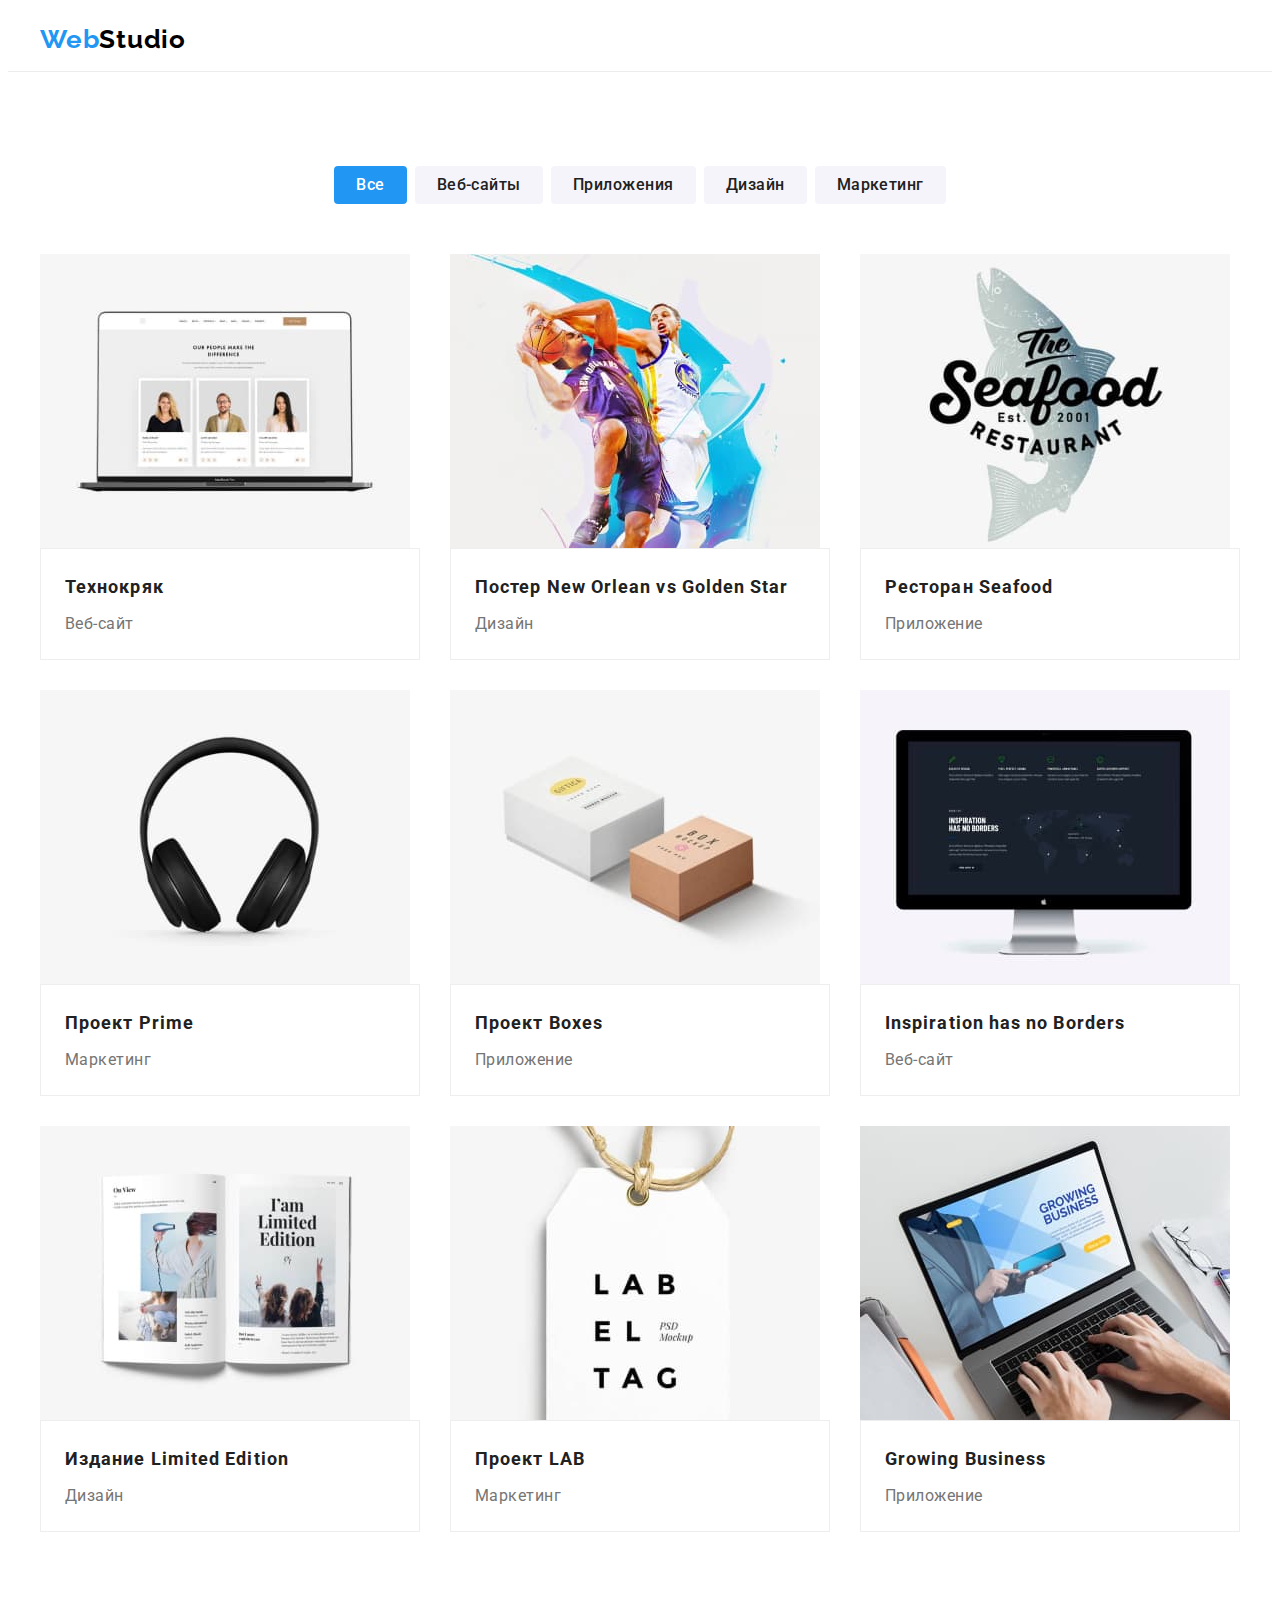
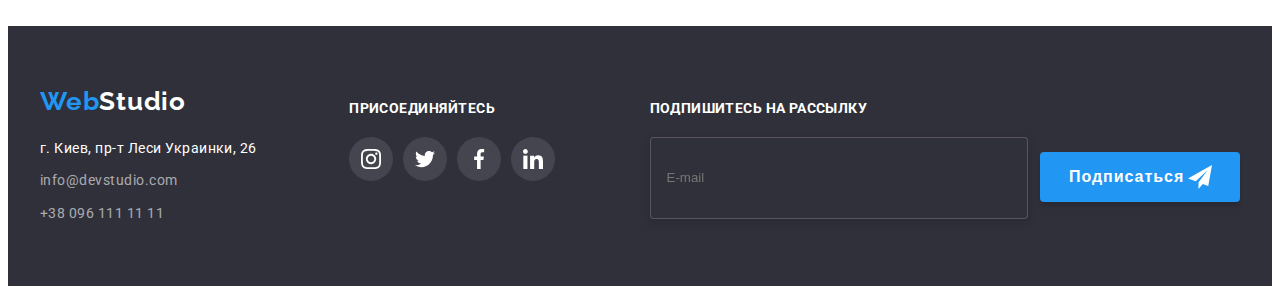
==== commit 62a79472: "add mobile menu to the project" ====
--- a/portfolio.html
+++ b/portfolio.html
@@ -25,7 +25,7 @@
   </head>
   <body>
     <!-- Header block -->
-    <!-- <header class="header">
+    <header class="header">
       <div class="container header-container">
         <nav class="navigation">
           <a class="logo link animate__bounceIn" href="index.html"
@@ -42,10 +42,10 @@
               <a class="menu__link link" href="/">Контакты</a>
             </li>
           </ul>
-        </nav> -->
-
-    <!-- Contact us header block -->
-    <!-- <a class="header__contact-link link email" href="mailto:info@devstudio.com">
+        </nav>
+
+        <!-- Contact us header block -->
+        <a class="header__contact-link link email" href="mailto:info@devstudio.com">
           <svg class="header__email-icon" width="16" height="12">
             <use href="./img/icons.svg#icon-header-envelope"></use>
           </svg>
@@ -58,7 +58,7 @@
           +38 096 111 11 11
         </a>
       </div>
-    </header> -->
+    </header>
 
     <!-- Our projects -->
     <main class="projects">
--- a/css/main.min.css
+++ b/css/main.min.css
@@ -1,2 +1,2 @@
-:root{--main-font: 'Roboto', sans-serif;--secondary-font: 'Raleway', sans-serif;--accent-color: #2196f3;--description-text-color: #757575;--headings-color: #212121;--team-background-color: #f5f4fa;--card-set-gap: 30px}.visually-hidden{position:absolute !important;clip:rect(1px 1px 1px 1px);clip:rect(1px, 1px, 1px, 1px);padding:0 !important;border:0 !important;height:1px !important;width:1px !important;overflow:hidden}body{font-family:var(--main-font);color:var(--description-text-color);background-color:#ffffff}h1,h2,h3,h4,h5,h6,p{margin-top:0;margin-bottom:0}ul,ol{margin-top:0;margin-bottom:0;padding-left:0}img{display:block}.list{list-style:none}.link{text-decoration:none;transition:color 250ms cubic-bezier(0.4, 0, 0.2, 1)}.section{padding-top:60px;padding-bottom:60px}@media screen and (min-width: 1200px){.section{padding-top:94px;padding-bottom:94px}}.title{font-weight:700;font-size:36px;line-height:1.16;text-align:center;letter-spacing:0.03em;color:var(--headings-color);margin-bottom:50px}.container{width:100%;margin:0 auto;padding-left:15px;padding-right:15px}@media screen and (min-width: 480px){.container{max-width:480px}}@media screen and (min-width: 768px){.container{max-width:768px}}@media screen and (min-width: 1200px){.container{max-width:1200px}}.logo{font-family:var(--secondary-font);font-weight:700;font-size:26px;line-height:1.19;letter-spacing:0.03em;margin-right:93px;color:#000000;animation-duration:2000ms;animation-delay:2000ms;animation-iteration-count:infinite}.logo__accent{font-family:var(--secondary-font);font-weight:700;font-size:26px;line-height:1.19;letter-spacing:0.03em;color:var(--accent-color)}.logo-text{color:#ffffff}.social-media-content{padding-left:32px;padding-right:32px;padding-bottom:30px}.social-media-list{display:flex;justify-content:space-between}.social-media-item:not(:last-child){margin-right:10px}.social-media-link{display:flex;align-items:center;justify-content:center;width:44px;height:44px;border-radius:50%;background-color:transparent;fill:#afb1b8;transition:background-color 250ms cubic-bezier(0.4, 0, 0.2, 1)}.social-media-link:hover,.social-media-link:focus{fill:#ffffff;background-color:var(--accent-color)}.footer-social-media-image{fill:#ffffff}.footer-social-media-link{background-color:rgba(255,255,255,0.1)}.footer-social-media-link:hover,.footer-social-media-link:focus{fill:#ffffff;background-color:var(--accent-color)}.projects-btn-list{display:flex;justify-content:center;margin-bottom:50px}.projects-item:not(:last-child){margin-right:8px}.projects-btn{font-family:var(--main-font);font-weight:500;font-size:16px;line-height:1.62;text-align:center;letter-spacing:0.03em;cursor:pointer;color:var(--headings-color);background:#f5f4fa;border-radius:4px;border:none;padding:6px 22px 6px 22px;transition:background-color 250ms cubic-bezier(0.4, 0, 0.2, 1),box-shadow 250ms cubic-bezier(0.4, 0, 0.2, 1)}.projects-btn:hover,.projects-btn:focus{background-color:var(--accent-color);color:#ffffff;box-shadow:0px 3px 1px rgba(0,0,0,0.1),0px 1px 2px rgba(0,0,0,0.08),0px 2px 2px rgba(0,0,0,0.12)}.projects-btn.current{background-color:var(--accent-color);color:#ffffff;transition:box-shadow 250ms cubic-bezier(0.4, 0, 0.2, 1)}.backdrop{position:fixed;top:0;left:0;width:100vw;height:100vh;background-color:rgba(0,0,0,0.2);visibility:visible;opacity:1;pointer-events:auto;transition:opacity 250ms cubic-bezier(0.4, 0, 0.2, 1)}.backdrop.is-hidden{visibility:hidden;opacity:0;pointer-events:none}.modal{position:absolute;left:50%;top:50%;width:528px;min-height:580px;padding:40px;background-color:#ffffff;transform:translate(-50%, -50%) scale(1);transition:transform 250ms cubic-bezier(0.4, 0, 0.2, 1)}.backdrop.is-hidden .modal{transform:translate(-50%, -50%) scale(1.4)}.close-button{position:absolute;top:8px;right:8px;background-color:transparent;border-radius:50%;border:1px solid rgba(0,0,0,0.1);cursor:pointer;width:30px;height:30px;padding:5px}.close-button-img{width:18px;height:18px;transition:fill 250ms cubic-bezier(0.4, 0, 0.2, 1)}.close-button:focus .close-button-img,.close-button:hover .close-button-img{fill:var(--accent-color)}.modal-form{display:flex;flex-direction:column}.modal-form-main-txt{font-weight:700;font-size:20px;line-height:1.15;text-align:center;letter-spacing:0.03em;margin-bottom:12px;color:#212121}.modal-form-field{font-weight:400;font-size:12px;line-height:1.16;letter-spacing:0.01em;color:#757575;margin-bottom:10px}.modal-form-textarea{margin-bottom:20px}.modal-form-input{width:100%;height:40px;border:1px solid rgba(33,33,33,0.2);border-radius:4px;padding-left:42px;font-size:16px;outline:none;cursor:pointer;transition:border-color 250ms cubic-bezier(0.4, 0, 0.2, 1)}.modal-form-input:focus{border-color:var(--accent-color)}.modal-form-input:hover{border-color:var(--accent-color)}.modal-form-input-wrapper{position:relative;display:block;margin-top:4px}.modal-form-input-icon{position:absolute;width:18px;height:18px;top:50%;left:12px;transform:translateY(-50%);transition:fill 250ms cubic-bezier(0.4, 0, 0.2, 1)}.modal-form-input:focus+.modal-form-input-icon{fill:var(--accent-color)}.modal-form-input:hover+.modal-form-input-icon{fill:var(--accent-color)}.modal-form-comment{width:100%;height:120px;margin-top:4px;padding:12px 16px;resize:none;border:1px solid rgba(33,33,33,0.2);border-radius:4px;outline:none;cursor:pointer;transition:border-color 250ms cubic-bezier(0.4, 0, 0.2, 1)}.modal-form-comment:focus,.modal-form-comment:hover{border-color:var(--accent-color)}.modal-form-comment::placeholder{color:rgba(117,117,117,0.5)}.modal-form-checkbox-label{display:flex;align-items:center;text-align:center;font-size:14px;line-height:1.71;letter-spacing:0.03em;margin-bottom:30px;margin-left:13px;color:#757575}.modal-form-checkbox-label::before{display:block;content:'';width:16px;height:15px;border:2px solid #000000;border-radius:2px;margin-right:7px;box-shadow:0px 4px 4px rgba(0,0,0,0.25);cursor:pointer}.modal-form-checkbox:checked+.modal-form-checkbox-label::before{background-color:var(--accent-color);background-image:url("../img/icon-check.svg");background-size:contain;border-color:var(--accent-color)}.modal-form-checkbox:focus+.modal-form-checkbox-label::before{border-color:var(--accent-color)}.modal-form-label-link{font-size:14px;line-height:1.71;letter-spacing:0.03em;text-decoration-line:underline;color:var(--accent-color)}.modal-form-submit{align-self:center;font-weight:700;font-size:16px;line-height:1.87;width:200px;height:50px;margin:0 auto;cursor:pointer;color:#ffffff;background:var(--accent-color);padding:10px 32px;border-radius:4px;border:none;text-align:center;letter-spacing:0.06em;filter:drop-shadow(0px 4px 4px rgba(0,0,0,0.25))}.header{padding-top:24px;padding-bottom:25px;border-bottom:1px solid #ececec}.header-container{display:flex;align-items:center}.navigation{display:flex;align-items:center}.menu{display:flex;align-items:center}.menu__item:not(:last-child){margin-right:50px}.menu__link{font-weight:500;font-size:14px;line-height:1.14;letter-spacing:0.02em;color:var(--headings-color)}.menu__link.current{position:relative;color:var(--accent-color)}.menu__link.current::after{content:'';position:absolute;bottom:-32px;left:0;width:100%;height:4px;background-color:var(--accent-color);border-radius:2px}.menu__link:hover,.menu__link:focus{color:var(--accent-color)}.header__contact-link{display:flex;align-items:center;font-weight:500;font-size:14px;line-height:1.14;letter-spacing:0.02em;color:var(--description-text-color)}.header__contact-link:hover,.header__contact-link:focus{color:var(--accent-color)}.email{margin-left:auto;margin-right:50px}.header__email-icon{margin-right:10px;fill:currentColor}.header__smartphone-icon{margin-right:10px;fill:currentColor}.hero{background-image:linear-gradient(rgba(47,48,58,0.4), rgba(47,48,58,0.4)),url(../img/hero/background-image.jpg);background-color:#2f303a;background-size:cover;padding-top:118px;padding-bottom:118px;text-align:center;letter-spacing:0.06em;max-width:1600рх}@media screen and (min-width: 1200px){.hero{padding-top:200px;padding-bottom:200px}}.hero__main-title{margin-bottom:30px;margin-left:auto;margin-right:auto;font-weight:900;font-size:26px;line-height:1.61;text-transform:uppercase;color:#ffffff}@media screen and (min-width: 480px){.hero__main-title{width:360px}}@media screen and (min-width: 1200px){.hero__main-title{width:696px;font-size:44px;line-height:1.36}}.modal-btn{font-weight:700;font-size:16px;line-height:1.87;display:block;margin:0 auto;cursor:pointer;color:#ffffff;background:var(--accent-color);padding:10px 32px;border-radius:4px;border:0}.advantages-list{margin-top:-30px}@media screen and (min-width: 768px){.advantages-list{margin-left:-30px;display:flex;flex-wrap:wrap}}@media screen and (min-width: 1200px){.advantages-list{flex-wrap:nowrap}}.advantages__list-item{margin-top:30px}@media screen and (min-width: 768px){.advantages__list-item{flex-basis:calc((100% - 60px) / 2);margin-left:30px}}@media screen and (min-width: 1200px){.advantages__list-item{flex-basis:calc((100% - 120px) / 4)}}.advantages__image-content{display:flex;justify-content:center;align-items:center;height:120px;margin-bottom:30px;background-color:#f5f4fa}.advantages__image-item{width:64px;height:70px}.advantages__list-item-title{font-weight:700;font-size:14px;line-height:1.14;letter-spacing:0.03em;text-transform:uppercase;color:var(--headings-color);margin-bottom:10px;text-align:center}@media screen and (min-width: 480px){.advantages__list-item-title{text-align:left}}.advantages__list-item-text{font-size:14px;line-height:1.71;letter-spacing:0.03em}.duties{padding-top:0}.duties__list{display:flex;margin-top:-30px;margin-left:-30px}.duties__item{flex-basis:calc((100% - 90px) / 3);margin-top:30px;margin-left:30px}.duties__thumb{position:relative}.duties__thumb-description{position:absolute;width:100%;left:0;bottom:0;font-weight:bold;font-size:14px;line-height:1.14;text-align:center;letter-spacing:0.03em;text-transform:uppercase;background-color:rgba(47,48,58,0.8);color:#ffffff;padding-top:27px;padding-bottom:27px}.team{padding-top:94px;background:var(--team-background-color)}.team-list{display:flex;flex-wrap:wrap;margin-top:-30px;margin-left:-30px}.team-list-item{flex-basis:calc((100% - 120px) / 4);margin-top:30px;margin-left:30px;box-shadow:0px 1px 3px rgba(0,0,0,0.12),0px 1px 1px rgba(0,0,0,0.14),0px 2px 1px rgba(0,0,0,0.2);border-radius:0px 0px 4px 4px}.team-section-content{padding-top:var(--card-set-gap);padding-left:32px;padding-right:32px;padding-bottom:var(--card-set-gap);background-color:#ffffff}.team-subtitle{font-weight:500;font-size:16px;line-height:1.18;text-align:center;letter-spacing:0.03em;color:var(--headings-color);margin-bottom:10px}.team-text{font-size:16px;line-height:1.18;text-align:center;letter-spacing:0.03em;margin-bottom:16px}.clients-section{padding-top:94px;padding-bottom:94px}.our-clients-list{display:flex}.our-clients-item:not(:last-child){margin-right:30px}.our-clients-link{display:flex;justify-content:center;align-items:center;width:170px;height:92px;border-radius:3px;border:1px solid #afb1b8;transition:filter 250ms cubic-bezier(0.4, 0, 0.2, 1)}.our-clients-link:hover,.our-clients-link:focus{filter:drop-shadow(0px 4px 4px rgba(0,0,0,0.25));border-color:var(--accent-color)}.our-clients-image{fill:#afb1b8}.our-clients-link:hover .our-clients-image,.our-clients-link:focus .our-clients-image{fill:var(--accent-color)}.footer{background:#2f303a;padding-top:60px;padding-bottom:60px;letter-spacing:0.03em}.footer-content{display:flex}.footer-address-container{margin-right:70px}.footer-social-media-text{font-weight:700;font-size:14px;line-height:1.14;text-transform:uppercase;color:#ffffff;margin-bottom:20px}.footer-social-media-content{padding-top:15px}.footer-link{font-style:normal;font-weight:400;font-size:14px;line-height:1.71;color:rgba(255,255,255,0.6)}.footer-link.address{color:#ffffff;margin-bottom:9px}.footer-link:hover,.footer-link:focus{color:#ffffff}.footer-logo{display:block;margin-bottom:20px}.footer-item:not(:last-child){margin-bottom:9px}.footer-form-content{margin-left:auto}.footer-form-head{font-weight:700;font-size:14px;line-height:1.14;letter-spacing:0.03em;text-transform:uppercase;color:#ffffff;margin-bottom:20px;padding-top:15px}.footer-form-input{border:1px solid rgba(255,255,255,0.3);filter:drop-shadow(0px 4px 4px rgba(0,0,0,0.15));border-radius:4px;width:358px;height:50px;padding-left:16px;padding-top:15px;padding-bottom:15px;margin-right:8px;background-color:#2f303a;border-color:rgba(197,170,170,0.3);color:#ffffff;transition:border-color 250ms cubic-bezier(0.4, 0, 0.2, 1);outline:none}.footer-form-input:focus{border-color:rgba(255,255,255,0.973)}.footer-form-input:focus::placeholder{align-items:center;letter-spacing:0.03em;color:rgba(255,255,255,0.6)}.footer-form-btn{position:relative;background:var(--accent-color);box-shadow:0px 4px 4px rgba(0,0,0,0.15);border-radius:4px;border:none;width:200px;height:50px;cursor:pointer;font-weight:700;font-size:16px;line-height:1.87;color:#ffffff;align-items:center;text-align:left;letter-spacing:0.06em;padding-left:29px;padding-top:10px;padding-bottom:10px}.footer-form-btn-icon{position:absolute;top:13px;right:28px;width:24px;height:24px;fill:#ffffff}.examples-heading{font-weight:700;font-size:18px;line-height:2;letter-spacing:0.06em;color:var(--headings-color);margin-bottom:4px}.examples-text{font-size:16px;line-height:1.87;letter-spacing:0.03em;color:var(--description-text-color)}.examples-list{display:flex;flex-wrap:wrap;margin-top:-30px;margin-left:-30px}.examples-item{margin-top:30px;margin-left:30px;flex-basis:calc((100% - 90px) / 3);background-color:#ffffff;transition:filter 250ms cubic-bezier(0.4, 0, 0.2, 1)}.examples-item:hover{filter:drop-shadow(0px 4px 4px rgba(0,0,0,0.25))}.examples-text-content{border:1px solid #eeeeee;padding:20px 24px}.examples-link{display:block;position:relative}.examples-link-image-wrapper{position:relative;overflow:hidden}.overlay{position:absolute;top:0;left:0;background-color:rgba(33,150,243,0.9);font-size:18px;line-height:1.56;letter-spacing:0.03em;color:#ffffff;padding:63px 24px;height:100%;width:100%;overflow:auto;transform:translateY(100%);transition:transform 250ms cubic-bezier(0.4, 0, 0.2, 1)}.examples-link:hover .overlay,.examples-link:focus .overlay{transform:translateY(0)}
+:root{--main-font: 'Roboto', sans-serif;--secondary-font: 'Raleway', sans-serif;--accent-color: #2196f3;--description-text-color: #757575;--headings-color: #212121;--team-background-color: #f5f4fa;--card-set-gap: 30px}.visually-hidden{position:absolute !important;clip:rect(1px 1px 1px 1px);clip:rect(1px, 1px, 1px, 1px);padding:0 !important;border:0 !important;height:1px !important;width:1px !important;overflow:hidden}body{font-family:var(--main-font);color:var(--description-text-color);background-color:#ffffff}h1,h2,h3,h4,h5,h6,p{margin-top:0;margin-bottom:0}ul,ol{margin-top:0;margin-bottom:0;padding-left:0}img{display:block}.list{list-style:none}.link{text-decoration:none;transition:color 250ms cubic-bezier(0.4, 0, 0.2, 1)}.link.current{color:var(--accent-color)}.section{padding-top:60px;padding-bottom:60px}@media screen and (min-width: 1200px){.section{padding-top:94px;padding-bottom:94px}}.title{font-weight:700;font-size:28px;line-height:1.16;text-align:center;letter-spacing:0.03em;color:var(--headings-color);margin-bottom:30px}@media screen and (min-width: 1200px){.title{margin-bottom:50px;font-size:32px}}.container{width:100%;margin:0 auto;padding-left:15px;padding-right:15px}@media screen and (min-width: 480px){.container{max-width:480px}}@media screen and (min-width: 768px){.container{max-width:768px}}@media screen and (min-width: 1200px){.container{max-width:1200px}}.logo{font-family:var(--secondary-font);font-weight:700;font-size:26px;line-height:1.19;letter-spacing:0.03em;margin-right:93px;color:#000000;animation-duration:2000ms;animation-delay:2000ms;animation-iteration-count:infinite}.logo__accent{font-family:var(--secondary-font);font-weight:700;font-size:26px;line-height:1.19;letter-spacing:0.03em;color:var(--accent-color)}.logo-text{color:#ffffff}.social-media-content{padding-left:32px;padding-right:32px;padding-bottom:30px}.social-media-list{display:flex;justify-content:center}@media screen and (min-width: 1200px){.social-media-list{justify-content:space-between}}.social-media-item:not(:last-child){margin-right:10px}.social-media-link{display:flex;align-items:center;justify-content:center;width:44px;height:44px;border-radius:50%;background-color:transparent;fill:#afb1b8;transition:background-color 250ms cubic-bezier(0.4, 0, 0.2, 1)}.social-media-link:hover,.social-media-link:focus{fill:#ffffff;background-color:var(--accent-color)}.footer-social-media-image{fill:#ffffff}.footer-social-media-link{background-color:rgba(255,255,255,0.1)}.footer-social-media-link:hover,.footer-social-media-link:focus{fill:#ffffff;background-color:var(--accent-color)}.projects-btn-list{display:flex;justify-content:center;margin-bottom:50px}.projects-item:not(:last-child){margin-right:8px}.projects-btn{font-family:var(--main-font);font-weight:500;font-size:16px;line-height:1.62;text-align:center;letter-spacing:0.03em;cursor:pointer;color:var(--headings-color);background:#f5f4fa;border-radius:4px;border:none;padding:6px 22px 6px 22px;transition:background-color 250ms cubic-bezier(0.4, 0, 0.2, 1),box-shadow 250ms cubic-bezier(0.4, 0, 0.2, 1)}.projects-btn:hover,.projects-btn:focus{background-color:var(--accent-color);color:#ffffff;box-shadow:0px 3px 1px rgba(0,0,0,0.1),0px 1px 2px rgba(0,0,0,0.08),0px 2px 2px rgba(0,0,0,0.12)}.projects-btn.current{background-color:var(--accent-color);color:#ffffff;transition:box-shadow 250ms cubic-bezier(0.4, 0, 0.2, 1)}.backdrop{position:fixed;top:0;left:0;width:100vw;height:100vh;background-color:rgba(0,0,0,0.2);visibility:visible;opacity:1;pointer-events:auto;transition:opacity 250ms cubic-bezier(0.4, 0, 0.2, 1)}.backdrop.is-hidden{visibility:hidden;opacity:0;pointer-events:none}.modal{position:absolute;left:50%;top:50%;width:528px;min-height:580px;padding:40px;background-color:#ffffff;transform:translate(-50%, -50%) scale(1);transition:transform 250ms cubic-bezier(0.4, 0, 0.2, 1)}.backdrop.is-hidden .modal{transform:translate(-50%, -50%) scale(1.4)}.close-button{position:absolute;top:8px;right:8px;background-color:transparent;border-radius:50%;border:1px solid rgba(0,0,0,0.1);cursor:pointer;width:30px;height:30px;padding:5px}.close-button-img{width:18px;height:18px;transition:fill 250ms cubic-bezier(0.4, 0, 0.2, 1)}.close-button:focus .close-button-img,.close-button:hover .close-button-img{fill:var(--accent-color)}.modal-form{display:flex;flex-direction:column}.modal-form-main-txt{font-weight:700;font-size:20px;line-height:1.15;text-align:center;letter-spacing:0.03em;margin-bottom:12px;color:#212121}.modal-form-field{font-weight:400;font-size:12px;line-height:1.16;letter-spacing:0.01em;color:#757575;margin-bottom:10px}.modal-form-textarea{margin-bottom:20px}.modal-form-input{width:100%;height:40px;border:1px solid rgba(33,33,33,0.2);border-radius:4px;padding-left:42px;font-size:16px;outline:none;cursor:pointer;transition:border-color 250ms cubic-bezier(0.4, 0, 0.2, 1)}.modal-form-input:focus{border-color:var(--accent-color)}.modal-form-input:hover{border-color:var(--accent-color)}.modal-form-input-wrapper{position:relative;display:block;margin-top:4px}.modal-form-input-icon{position:absolute;width:18px;height:18px;top:50%;left:12px;transform:translateY(-50%);transition:fill 250ms cubic-bezier(0.4, 0, 0.2, 1)}.modal-form-input:focus+.modal-form-input-icon{fill:var(--accent-color)}.modal-form-input:hover+.modal-form-input-icon{fill:var(--accent-color)}.modal-form-comment{width:100%;height:120px;margin-top:4px;padding:12px 16px;resize:none;border:1px solid rgba(33,33,33,0.2);border-radius:4px;outline:none;cursor:pointer;transition:border-color 250ms cubic-bezier(0.4, 0, 0.2, 1)}.modal-form-comment:focus,.modal-form-comment:hover{border-color:var(--accent-color)}.modal-form-comment::placeholder{color:rgba(117,117,117,0.5)}.modal-form-checkbox-label{display:flex;align-items:center;text-align:center;font-size:14px;line-height:1.71;letter-spacing:0.03em;margin-bottom:30px;margin-left:13px;color:#757575}.modal-form-checkbox-label::before{display:block;content:'';width:16px;height:15px;border:2px solid #000000;border-radius:2px;margin-right:7px;box-shadow:0px 4px 4px rgba(0,0,0,0.25);cursor:pointer}.modal-form-checkbox:checked+.modal-form-checkbox-label::before{background-color:var(--accent-color);background-image:url("../img/icon-check.svg");background-size:contain;border-color:var(--accent-color)}.modal-form-checkbox:focus+.modal-form-checkbox-label::before{border-color:var(--accent-color)}.modal-form-label-link{font-size:14px;line-height:1.71;letter-spacing:0.03em;text-decoration-line:underline;color:var(--accent-color)}.modal-form-submit{align-self:center;font-weight:700;font-size:16px;line-height:1.87;width:200px;height:50px;margin:0 auto;cursor:pointer;color:#ffffff;background:var(--accent-color);padding:10px 32px;border-radius:4px;border:none;text-align:center;letter-spacing:0.06em;filter:drop-shadow(0px 4px 4px rgba(0,0,0,0.25))}.header{padding-top:16px;padding-bottom:16px;border-bottom:1px solid #ececec}@media screen and (min-width: 768px){.header-container{display:flex;align-items:center}}.navigation{display:flex;align-items:center;justify-content:space-between}.menu{display:flex;display:none;align-items:center}.menu__item:not(:last-child){margin-right:50px}.menu__link{font-weight:500;font-size:14px;line-height:1.14;letter-spacing:0.02em;color:var(--headings-color)}.menu__link.current{position:relative}.menu__link.current::after{content:'';position:absolute;bottom:-32px;left:0;width:100%;height:4px;background-color:var(--accent-color);border-radius:2px}.menu__link:hover,.menu__link:focus{color:var(--accent-color)}@media screen and (min-width: 768px){.mobile-nav{display:none}}.mobile-nav__open{cursor:pointer;background-color:transparent;border:0;padding:0}.mobile-nav__open:hover,.mobile-nav__open:focus{fill:var(--accent-color)}.mobile-nav__hamburger{width:40px;height:40px}.header__contact-link{display:flex;display:none;align-items:center;font-weight:500;font-size:14px;line-height:1.14;letter-spacing:0.02em;color:var(--description-text-color)}.header__contact-link:hover,.header__contact-link:focus{color:var(--accent-color)}.email{margin-left:auto;margin-right:50px}.header__email-icon{margin-right:10px;fill:currentColor}.header__smartphone-icon{margin-right:10px;fill:currentColor}.mob-menu{position:fixed;top:0;left:0;background-color:#ffffff;width:100vw;height:100vh;padding-top:48px;padding-bottom:48px}.mob-menu .container{position:relative;height:100%;display:flex;flex-direction:column;justify-content:space-between}.mob-menu.is-hidden{opacity:0;pointer-events:none}.mob-menu__close{position:absolute;top:-28px;right:15px;cursor:pointer;background-color:transparent;border:0;padding:0}.mob-menu__close:hover,.mob-menu__close:focus{fill:var(--accent-color)}.mob-menu__icon{width:40px;height:40px}.mob-menu-list__item:not(:last-child){margin-bottom:32px}.mob-menu-list__link{font-weight:500;font-size:40px;line-height:1.17;text-align:center;letter-spacing:0.02em;color:#212121}.mob-menu-list__link:hover,.mob-menu-list__link:focus{color:var(--accent-color)}.mob-menu-contacts{margin-bottom:64px}.mob-menu-contacts__item{margin-bottom:32px}.mob-menu-contacts__link{font-weight:500;font-size:24px;line-height:1.16;letter-spacing:0.02em;color:#757575}.mob-phone{font-weight:500;font-size:34px;line-height:1.17;letter-spacing:0.02em;color:var(--accent-color)}.mob-menu-media{display:flex;flex-wrap:wrap}.mob-menu-media__item{margin-bottom:10px}.mob-menu-media__item:not(:last-child){display:flex;margin-right:10px}.mob-menu-media__item:not(:last-child)::after{content:'';height:100%;width:1px;display:block;margin-left:10px;background-color:rgba(33,33,33,0.2)}.mob-menu-media__link{font-weight:500;font-size:18px;line-height:1.22;letter-spacing:0.02em;color:var(--accent-color)}.hero{background-image:linear-gradient(rgba(47,48,58,0.4), rgba(47,48,58,0.4)),url(../img/hero/background-image.jpg);background-color:#2f303a;background-size:cover;padding-top:118px;padding-bottom:118px;text-align:center;letter-spacing:0.06em;max-width:1600рх}@media screen and (min-width: 1200px){.hero{padding-top:200px;padding-bottom:200px}}.hero__main-title{margin-bottom:30px;margin-left:auto;margin-right:auto;font-weight:900;font-size:26px;line-height:1.61;text-transform:uppercase;color:#ffffff}@media screen and (min-width: 480px){.hero__main-title{width:360px}}@media screen and (min-width: 1200px){.hero__main-title{width:696px;font-size:44px;line-height:1.36}}.modal-btn{font-weight:700;font-size:16px;line-height:1.87;display:block;margin:0 auto;cursor:pointer;color:#ffffff;background:var(--accent-color);padding:10px 32px;border-radius:4px;border:0}.advantages-list{margin-top:-30px}@media screen and (min-width: 768px){.advantages-list{margin-left:-30px;display:flex;flex-wrap:wrap}}@media screen and (min-width: 1200px){.advantages-list{flex-wrap:nowrap}}.advantages__list-item{margin-top:30px}@media screen and (min-width: 768px){.advantages__list-item{flex-basis:calc((100% - 60px) / 2);margin-left:30px}}@media screen and (min-width: 1200px){.advantages__list-item{flex-basis:calc((100% - 120px) / 4)}}.advantages__image-content{display:flex;justify-content:center;align-items:center;height:120px;margin-bottom:30px;background-color:#f5f4fa}.advantages__image-item{width:64px;height:70px}.advantages__list-item-title{font-weight:700;font-size:14px;line-height:1.14;letter-spacing:0.03em;text-transform:uppercase;color:var(--headings-color);margin-bottom:10px;text-align:center}@media screen and (min-width: 480px){.advantages__list-item-title{text-align:left}}.advantages__list-item-text{font-size:14px;line-height:1.71;letter-spacing:0.03em}.responsibilities{display:none}@media screen and (min-width: 1200px){.responsibilities{display:block}}.duties{padding-top:0}.duties__list{display:flex;margin-top:-30px;margin-left:-30px}.duties__item{flex-basis:calc((100% - 90px) / 3);margin-top:30px;margin-left:30px}.duties__thumb{position:relative}.duties__thumb-description{position:absolute;width:100%;left:0;bottom:0;font-weight:bold;font-size:14px;line-height:1.14;text-align:center;letter-spacing:0.03em;text-transform:uppercase;background-color:rgba(47,48,58,0.8);color:#ffffff;padding-top:27px;padding-bottom:27px}.team{background:var(--team-background-color)}@media screen and (min-width: 768px){.team-list{margin-top:-30px;display:flex;flex-wrap:wrap;justify-content:center;margin-left:-30px}}.team-list-item{box-shadow:0px 1px 3px rgba(0,0,0,0.12),0px 1px 1px rgba(0,0,0,0.14),0px 2px 1px rgba(0,0,0,0.2);border-radius:0px 0px 4px 4px;margin-top:30px}@media screen and (min-width: 768px){.team-list-item{flex-basis:calc((100% - 120px) / 4);margin-left:30px}}.team-image{width:100%;height:100%}@media screen and (min-width: 768px){.team-image{width:354px;height:374px}}@media screen and (min-width: 1200px){.team-image{width:270px;height:260px}}.team-section-content{padding-top:var(--card-set-gap);padding-left:32px;padding-right:32px;padding-bottom:var(--card-set-gap);background-color:#ffffff}.team-subtitle{font-weight:500;font-size:16px;line-height:1.18;text-align:center;letter-spacing:0.03em;color:var(--headings-color);margin-bottom:10px}.team-text{font-size:16px;line-height:1.18;text-align:center;letter-spacing:0.03em;margin-bottom:16px}.clients-section{padding-top:60px;padding-bottom:60px}@media screen and (min-width: 1200px){.clients-section{padding-top:94px;padding-bottom:94px}}.our-clients-list{margin-bottom:-30px;margin-left:-30px;display:flex;flex-wrap:wrap;justify-content:center}.our-clients-item{margin-bottom:30px;margin-left:30px;flex-basis:calc((100% - 60px) / 2)}@media screen and (min-width: 768px){.our-clients-item{flex-basis:auto}}.our-clients-link{display:flex;justify-content:center;align-items:center;width:130px;height:92px;border-radius:3px;border:1px solid #afb1b8;transition:filter 250ms cubic-bezier(0.4, 0, 0.2, 1)}.our-clients-link:hover,.our-clients-link:focus{filter:drop-shadow(0px 4px 4px rgba(0,0,0,0.25));border-color:var(--accent-color)}@media screen and (min-width: 480px){.our-clients-link{width:100%}}@media screen and (min-width: 768px){.our-clients-link{width:226px}}@media screen and (min-width: 1200px){.our-clients-link{width:170px}}.our-clients-image{fill:#afb1b8}.our-clients-link:hover .our-clients-image,.our-clients-link:focus .our-clients-image{fill:var(--accent-color)}.footer{background:#2f303a;padding-top:60px;padding-bottom:60px;letter-spacing:0.03em}.footer-content{display:flex}.footer-address-container{margin-right:70px}.footer-social-media-text{font-weight:700;font-size:14px;line-height:1.14;text-transform:uppercase;color:#ffffff;margin-bottom:20px}.footer-social-media-content{padding-top:15px}.footer-link{font-style:normal;font-weight:400;font-size:14px;line-height:1.71;color:rgba(255,255,255,0.6)}.footer-link.address{color:#ffffff;margin-bottom:9px}.footer-link:hover,.footer-link:focus{color:#ffffff}.footer-logo{display:block;margin-bottom:20px}.footer-item:not(:last-child){margin-bottom:9px}.footer-form-content{margin-left:auto}.footer-form-head{font-weight:700;font-size:14px;line-height:1.14;letter-spacing:0.03em;text-transform:uppercase;color:#ffffff;margin-bottom:20px;padding-top:15px}.footer-form-input{border:1px solid rgba(255,255,255,0.3);filter:drop-shadow(0px 4px 4px rgba(0,0,0,0.15));border-radius:4px;width:358px;height:50px;padding-left:16px;padding-top:15px;padding-bottom:15px;margin-right:8px;background-color:#2f303a;border-color:rgba(197,170,170,0.3);color:#ffffff;transition:border-color 250ms cubic-bezier(0.4, 0, 0.2, 1);outline:none}.footer-form-input:focus{border-color:rgba(255,255,255,0.973)}.footer-form-input:focus::placeholder{align-items:center;letter-spacing:0.03em;color:rgba(255,255,255,0.6)}.footer-form-btn{position:relative;background:var(--accent-color);box-shadow:0px 4px 4px rgba(0,0,0,0.15);border-radius:4px;border:none;width:200px;height:50px;cursor:pointer;font-weight:700;font-size:16px;line-height:1.87;color:#ffffff;align-items:center;text-align:left;letter-spacing:0.06em;padding-left:29px;padding-top:10px;padding-bottom:10px}.footer-form-btn-icon{position:absolute;top:13px;right:28px;width:24px;height:24px;fill:#ffffff}.examples-heading{font-weight:700;font-size:18px;line-height:2;letter-spacing:0.06em;color:var(--headings-color);margin-bottom:4px}.examples-text{font-size:16px;line-height:1.87;letter-spacing:0.03em;color:var(--description-text-color)}.examples-list{display:flex;flex-wrap:wrap;margin-top:-30px;margin-left:-30px}.examples-item{margin-top:30px;margin-left:30px;flex-basis:calc((100% - 90px) / 3);background-color:#ffffff;transition:filter 250ms cubic-bezier(0.4, 0, 0.2, 1)}.examples-item:hover{filter:drop-shadow(0px 4px 4px rgba(0,0,0,0.25))}.examples-text-content{border:1px solid #eeeeee;padding:20px 24px}.examples-link{display:block;position:relative}.examples-link-image-wrapper{position:relative;overflow:hidden}.overlay{position:absolute;top:0;left:0;background-color:rgba(33,150,243,0.9);font-size:18px;line-height:1.56;letter-spacing:0.03em;color:#ffffff;padding:63px 24px;height:100%;width:100%;overflow:auto;transform:translateY(100%);transition:transform 250ms cubic-bezier(0.4, 0, 0.2, 1)}.examples-link:hover .overlay,.examples-link:focus .overlay{transform:translateY(0)}
 /*# sourceMappingURL=main.min.css.map */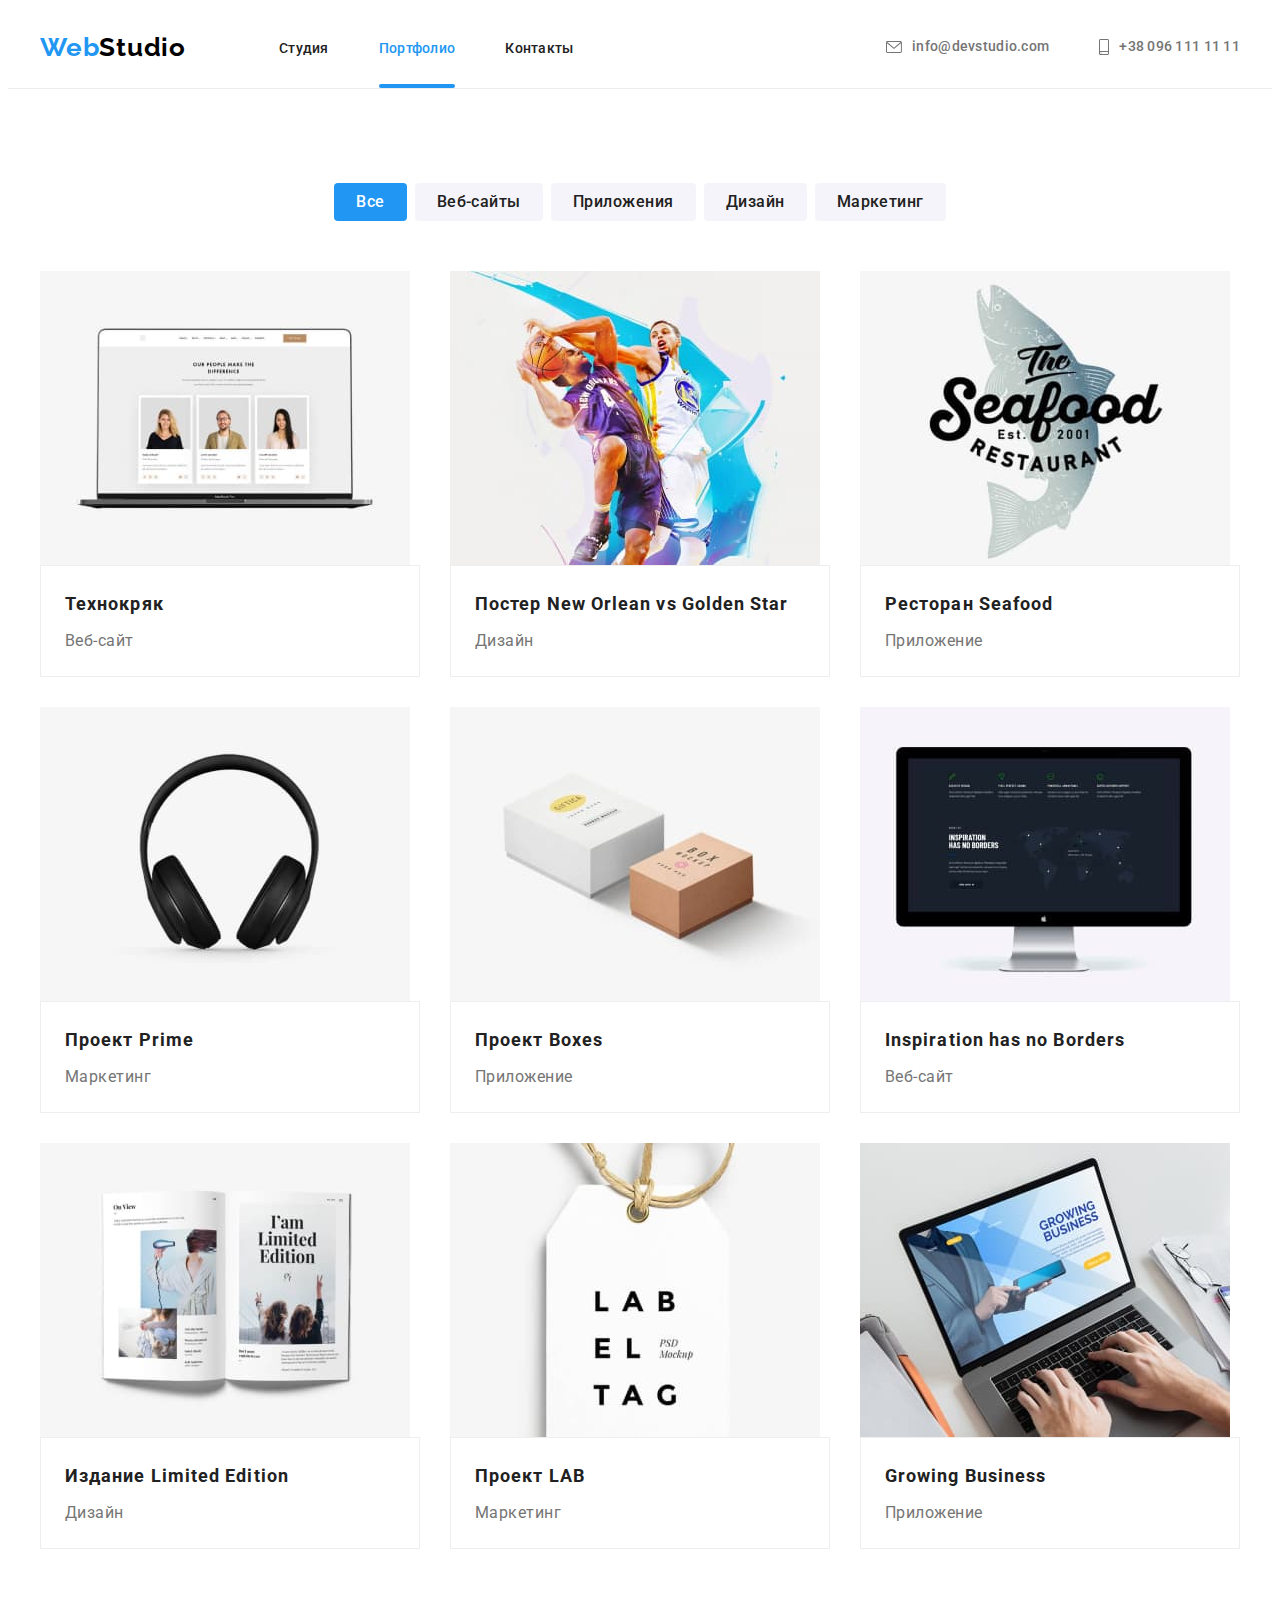
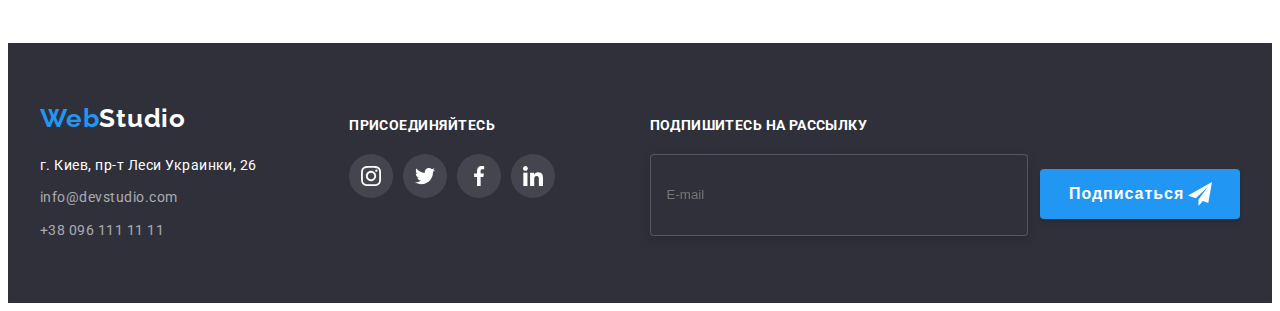
==== commit c76de79b: "header mobile layout" ====
--- a/portfolio.html
+++ b/portfolio.html
@@ -28,9 +28,14 @@
     <header class="header">
       <div class="container header-container">
         <nav class="navigation">
-          <a class="logo link animate__bounceIn" href="index.html"
-            ><span class="logo__accent">Web</span>Studio</a
-          >
+          <a class="logo link" href="index.html"><span class="logo__accent">Web</span>Studio </a>
+          <div class="mobile-nav">
+            <button type="button" class="mobile-nav__open" data-menu-open>
+              <svg class="mobile-nav__hamburger">
+                <use href="./img/icons-sp.svg#hamburger"></use>
+              </svg>
+            </button>
+          </div>
           <ul class="menu list">
             <li class="menu__item">
               <a class="menu__link link" href="./index.html">Студия</a>
@@ -45,18 +50,70 @@
         </nav>
 
         <!-- Contact us header block -->
-        <a class="header__contact-link link email" href="mailto:info@devstudio.com">
-          <svg class="header__email-icon" width="16" height="12">
-            <use href="./img/icons.svg#icon-header-envelope"></use>
-          </svg>
-          info@devstudio.com
-        </a>
-        <a class="header__contact-link link" href="tel:+380961111111">
-          <svg class="header__smartphone-icon" width="10" height="16">
-            <use href="./img/icons.svg#icon-header-smartphone"></use>
-          </svg>
-          +38 096 111 11 11
-        </a>
+        <div class="header__contact-container">
+          <a class="header__contact-link link header__email" href="mailto:info@devstudio.com">
+            <svg class="header__email-icon" width="16" height="12">
+              <use href="./img/icons.svg#icon-header-envelope"></use>
+            </svg>
+            info@devstudio.com
+          </a>
+          <a class="header__contact-link link" href="tel:+380961111111">
+            <svg class="header__smartphone-icon" width="10" height="16">
+              <use href="./img/icons.svg#icon-header-smartphone"></use>
+            </svg>
+            +38 096 111 11 11
+          </a>
+        </div>
+      </div>
+      <div class="mob-menu is-hidden" data-menu>
+        <div class="container">
+          <button type="button" class="mob-menu__close" data-menu-close>
+            <svg class="mob-menu__icon">
+              <use href="./img/icons-sp.svg#hamburger-close"></use>
+            </svg>
+          </button>
+          <ul class="mob-menu-list list">
+            <li class="mob-menu-list__item">
+              <a class="mob-menu-list__link link current" href="#">Студия</a>
+            </li>
+            <li class="mob-menu-list__item">
+              <a class="mob-menu-list__link link" href="#">Портфолио</a>
+            </li>
+            <li class="mob-menu-list__item">
+              <a class="mob-menu-list__link link" href="#">Контакты</a>
+            </li>
+          </ul>
+
+          <div>
+            <ul class="mob-menu-contacts list">
+              <li class="mob-menu-contacts__item">
+                <a href="tel:+380961111111" class="mob-menu-contacts__link link mob-phone"
+                  >+38 096 111 11 11</a
+                >
+              </li>
+              <li class="mob-menu-contacts__item">
+                <a href="mailto:info@devstudio.com" class="mob-menu-contacts__link link"
+                  >info@devstudio.com
+                </a>
+              </li>
+            </ul>
+
+            <ul class="mob-menu-media list">
+              <li class="mob-menu-media__item">
+                <a href="#" class="mob-menu-media__link link">Instagram</a>
+              </li>
+              <li class="mob-menu-media__item">
+                <a href="#" class="mob-menu-media__link link">Twitter</a>
+              </li>
+              <li class="mob-menu-media__item">
+                <a href="#" class="mob-menu-media__link link">Facebook</a>
+              </li>
+              <li class="mob-menu-media__item">
+                <a href="#" class="mob-menu-media__link link">LinkedIn</a>
+              </li>
+            </ul>
+          </div>
+        </div>
       </div>
     </header>
 
--- a/css/main.min.css
+++ b/css/main.min.css
@@ -1,2 +1,2 @@
-:root{--main-font: 'Roboto', sans-serif;--secondary-font: 'Raleway', sans-serif;--accent-color: #2196f3;--description-text-color: #757575;--headings-color: #212121;--team-background-color: #f5f4fa;--card-set-gap: 30px}.visually-hidden{position:absolute !important;clip:rect(1px 1px 1px 1px);clip:rect(1px, 1px, 1px, 1px);padding:0 !important;border:0 !important;height:1px !important;width:1px !important;overflow:hidden}body{font-family:var(--main-font);color:var(--description-text-color);background-color:#ffffff}h1,h2,h3,h4,h5,h6,p{margin-top:0;margin-bottom:0}ul,ol{margin-top:0;margin-bottom:0;padding-left:0}img{display:block}.list{list-style:none}.link{text-decoration:none;transition:color 250ms cubic-bezier(0.4, 0, 0.2, 1)}.link.current{color:var(--accent-color)}.section{padding-top:60px;padding-bottom:60px}@media screen and (min-width: 1200px){.section{padding-top:94px;padding-bottom:94px}}.title{font-weight:700;font-size:28px;line-height:1.16;text-align:center;letter-spacing:0.03em;color:var(--headings-color);margin-bottom:30px}@media screen and (min-width: 1200px){.title{margin-bottom:50px;font-size:32px}}.container{width:100%;margin:0 auto;padding-left:15px;padding-right:15px}@media screen and (min-width: 480px){.container{max-width:480px}}@media screen and (min-width: 768px){.container{max-width:768px}}@media screen and (min-width: 1200px){.container{max-width:1200px}}.logo{font-family:var(--secondary-font);font-weight:700;font-size:26px;line-height:1.19;letter-spacing:0.03em;margin-right:93px;color:#000000;animation-duration:2000ms;animation-delay:2000ms;animation-iteration-count:infinite}.logo__accent{font-family:var(--secondary-font);font-weight:700;font-size:26px;line-height:1.19;letter-spacing:0.03em;color:var(--accent-color)}.logo-text{color:#ffffff}.social-media-content{padding-left:32px;padding-right:32px;padding-bottom:30px}.social-media-list{display:flex;justify-content:center}@media screen and (min-width: 1200px){.social-media-list{justify-content:space-between}}.social-media-item:not(:last-child){margin-right:10px}.social-media-link{display:flex;align-items:center;justify-content:center;width:44px;height:44px;border-radius:50%;background-color:transparent;fill:#afb1b8;transition:background-color 250ms cubic-bezier(0.4, 0, 0.2, 1)}.social-media-link:hover,.social-media-link:focus{fill:#ffffff;background-color:var(--accent-color)}.footer-social-media-image{fill:#ffffff}.footer-social-media-link{background-color:rgba(255,255,255,0.1)}.footer-social-media-link:hover,.footer-social-media-link:focus{fill:#ffffff;background-color:var(--accent-color)}.projects-btn-list{display:flex;justify-content:center;margin-bottom:50px}.projects-item:not(:last-child){margin-right:8px}.projects-btn{font-family:var(--main-font);font-weight:500;font-size:16px;line-height:1.62;text-align:center;letter-spacing:0.03em;cursor:pointer;color:var(--headings-color);background:#f5f4fa;border-radius:4px;border:none;padding:6px 22px 6px 22px;transition:background-color 250ms cubic-bezier(0.4, 0, 0.2, 1),box-shadow 250ms cubic-bezier(0.4, 0, 0.2, 1)}.projects-btn:hover,.projects-btn:focus{background-color:var(--accent-color);color:#ffffff;box-shadow:0px 3px 1px rgba(0,0,0,0.1),0px 1px 2px rgba(0,0,0,0.08),0px 2px 2px rgba(0,0,0,0.12)}.projects-btn.current{background-color:var(--accent-color);color:#ffffff;transition:box-shadow 250ms cubic-bezier(0.4, 0, 0.2, 1)}.backdrop{position:fixed;top:0;left:0;width:100vw;height:100vh;background-color:rgba(0,0,0,0.2);visibility:visible;opacity:1;pointer-events:auto;transition:opacity 250ms cubic-bezier(0.4, 0, 0.2, 1)}.backdrop.is-hidden{visibility:hidden;opacity:0;pointer-events:none}.modal{position:absolute;left:50%;top:50%;width:528px;min-height:580px;padding:40px;background-color:#ffffff;transform:translate(-50%, -50%) scale(1);transition:transform 250ms cubic-bezier(0.4, 0, 0.2, 1)}.backdrop.is-hidden .modal{transform:translate(-50%, -50%) scale(1.4)}.close-button{position:absolute;top:8px;right:8px;background-color:transparent;border-radius:50%;border:1px solid rgba(0,0,0,0.1);cursor:pointer;width:30px;height:30px;padding:5px}.close-button-img{width:18px;height:18px;transition:fill 250ms cubic-bezier(0.4, 0, 0.2, 1)}.close-button:focus .close-button-img,.close-button:hover .close-button-img{fill:var(--accent-color)}.modal-form{display:flex;flex-direction:column}.modal-form-main-txt{font-weight:700;font-size:20px;line-height:1.15;text-align:center;letter-spacing:0.03em;margin-bottom:12px;color:#212121}.modal-form-field{font-weight:400;font-size:12px;line-height:1.16;letter-spacing:0.01em;color:#757575;margin-bottom:10px}.modal-form-textarea{margin-bottom:20px}.modal-form-input{width:100%;height:40px;border:1px solid rgba(33,33,33,0.2);border-radius:4px;padding-left:42px;font-size:16px;outline:none;cursor:pointer;transition:border-color 250ms cubic-bezier(0.4, 0, 0.2, 1)}.modal-form-input:focus{border-color:var(--accent-color)}.modal-form-input:hover{border-color:var(--accent-color)}.modal-form-input-wrapper{position:relative;display:block;margin-top:4px}.modal-form-input-icon{position:absolute;width:18px;height:18px;top:50%;left:12px;transform:translateY(-50%);transition:fill 250ms cubic-bezier(0.4, 0, 0.2, 1)}.modal-form-input:focus+.modal-form-input-icon{fill:var(--accent-color)}.modal-form-input:hover+.modal-form-input-icon{fill:var(--accent-color)}.modal-form-comment{width:100%;height:120px;margin-top:4px;padding:12px 16px;resize:none;border:1px solid rgba(33,33,33,0.2);border-radius:4px;outline:none;cursor:pointer;transition:border-color 250ms cubic-bezier(0.4, 0, 0.2, 1)}.modal-form-comment:focus,.modal-form-comment:hover{border-color:var(--accent-color)}.modal-form-comment::placeholder{color:rgba(117,117,117,0.5)}.modal-form-checkbox-label{display:flex;align-items:center;text-align:center;font-size:14px;line-height:1.71;letter-spacing:0.03em;margin-bottom:30px;margin-left:13px;color:#757575}.modal-form-checkbox-label::before{display:block;content:'';width:16px;height:15px;border:2px solid #000000;border-radius:2px;margin-right:7px;box-shadow:0px 4px 4px rgba(0,0,0,0.25);cursor:pointer}.modal-form-checkbox:checked+.modal-form-checkbox-label::before{background-color:var(--accent-color);background-image:url("../img/icon-check.svg");background-size:contain;border-color:var(--accent-color)}.modal-form-checkbox:focus+.modal-form-checkbox-label::before{border-color:var(--accent-color)}.modal-form-label-link{font-size:14px;line-height:1.71;letter-spacing:0.03em;text-decoration-line:underline;color:var(--accent-color)}.modal-form-submit{align-self:center;font-weight:700;font-size:16px;line-height:1.87;width:200px;height:50px;margin:0 auto;cursor:pointer;color:#ffffff;background:var(--accent-color);padding:10px 32px;border-radius:4px;border:none;text-align:center;letter-spacing:0.06em;filter:drop-shadow(0px 4px 4px rgba(0,0,0,0.25))}.header{padding-top:16px;padding-bottom:16px;border-bottom:1px solid #ececec}@media screen and (min-width: 768px){.header-container{display:flex;align-items:center}}.navigation{display:flex;align-items:center;justify-content:space-between}.menu{display:flex;display:none;align-items:center}.menu__item:not(:last-child){margin-right:50px}.menu__link{font-weight:500;font-size:14px;line-height:1.14;letter-spacing:0.02em;color:var(--headings-color)}.menu__link.current{position:relative}.menu__link.current::after{content:'';position:absolute;bottom:-32px;left:0;width:100%;height:4px;background-color:var(--accent-color);border-radius:2px}.menu__link:hover,.menu__link:focus{color:var(--accent-color)}@media screen and (min-width: 768px){.mobile-nav{display:none}}.mobile-nav__open{cursor:pointer;background-color:transparent;border:0;padding:0}.mobile-nav__open:hover,.mobile-nav__open:focus{fill:var(--accent-color)}.mobile-nav__hamburger{width:40px;height:40px}.header__contact-link{display:flex;display:none;align-items:center;font-weight:500;font-size:14px;line-height:1.14;letter-spacing:0.02em;color:var(--description-text-color)}.header__contact-link:hover,.header__contact-link:focus{color:var(--accent-color)}.email{margin-left:auto;margin-right:50px}.header__email-icon{margin-right:10px;fill:currentColor}.header__smartphone-icon{margin-right:10px;fill:currentColor}.mob-menu{position:fixed;top:0;left:0;background-color:#ffffff;width:100vw;height:100vh;padding-top:48px;padding-bottom:48px}.mob-menu .container{position:relative;height:100%;display:flex;flex-direction:column;justify-content:space-between}.mob-menu.is-hidden{opacity:0;pointer-events:none}.mob-menu__close{position:absolute;top:-28px;right:15px;cursor:pointer;background-color:transparent;border:0;padding:0}.mob-menu__close:hover,.mob-menu__close:focus{fill:var(--accent-color)}.mob-menu__icon{width:40px;height:40px}.mob-menu-list__item:not(:last-child){margin-bottom:32px}.mob-menu-list__link{font-weight:500;font-size:40px;line-height:1.17;text-align:center;letter-spacing:0.02em;color:#212121}.mob-menu-list__link:hover,.mob-menu-list__link:focus{color:var(--accent-color)}.mob-menu-contacts{margin-bottom:64px}.mob-menu-contacts__item{margin-bottom:32px}.mob-menu-contacts__link{font-weight:500;font-size:24px;line-height:1.16;letter-spacing:0.02em;color:#757575}.mob-phone{font-weight:500;font-size:34px;line-height:1.17;letter-spacing:0.02em;color:var(--accent-color)}.mob-menu-media{display:flex;flex-wrap:wrap}.mob-menu-media__item{margin-bottom:10px}.mob-menu-media__item:not(:last-child){display:flex;margin-right:10px}.mob-menu-media__item:not(:last-child)::after{content:'';height:100%;width:1px;display:block;margin-left:10px;background-color:rgba(33,33,33,0.2)}.mob-menu-media__link{font-weight:500;font-size:18px;line-height:1.22;letter-spacing:0.02em;color:var(--accent-color)}.hero{background-image:linear-gradient(rgba(47,48,58,0.4), rgba(47,48,58,0.4)),url(../img/hero/background-image.jpg);background-color:#2f303a;background-size:cover;padding-top:118px;padding-bottom:118px;text-align:center;letter-spacing:0.06em;max-width:1600рх}@media screen and (min-width: 1200px){.hero{padding-top:200px;padding-bottom:200px}}.hero__main-title{margin-bottom:30px;margin-left:auto;margin-right:auto;font-weight:900;font-size:26px;line-height:1.61;text-transform:uppercase;color:#ffffff}@media screen and (min-width: 480px){.hero__main-title{width:360px}}@media screen and (min-width: 1200px){.hero__main-title{width:696px;font-size:44px;line-height:1.36}}.modal-btn{font-weight:700;font-size:16px;line-height:1.87;display:block;margin:0 auto;cursor:pointer;color:#ffffff;background:var(--accent-color);padding:10px 32px;border-radius:4px;border:0}.advantages-list{margin-top:-30px}@media screen and (min-width: 768px){.advantages-list{margin-left:-30px;display:flex;flex-wrap:wrap}}@media screen and (min-width: 1200px){.advantages-list{flex-wrap:nowrap}}.advantages__list-item{margin-top:30px}@media screen and (min-width: 768px){.advantages__list-item{flex-basis:calc((100% - 60px) / 2);margin-left:30px}}@media screen and (min-width: 1200px){.advantages__list-item{flex-basis:calc((100% - 120px) / 4)}}.advantages__image-content{display:flex;justify-content:center;align-items:center;height:120px;margin-bottom:30px;background-color:#f5f4fa}.advantages__image-item{width:64px;height:70px}.advantages__list-item-title{font-weight:700;font-size:14px;line-height:1.14;letter-spacing:0.03em;text-transform:uppercase;color:var(--headings-color);margin-bottom:10px;text-align:center}@media screen and (min-width: 480px){.advantages__list-item-title{text-align:left}}.advantages__list-item-text{font-size:14px;line-height:1.71;letter-spacing:0.03em}.responsibilities{display:none}@media screen and (min-width: 1200px){.responsibilities{display:block}}.duties{padding-top:0}.duties__list{display:flex;margin-top:-30px;margin-left:-30px}.duties__item{flex-basis:calc((100% - 90px) / 3);margin-top:30px;margin-left:30px}.duties__thumb{position:relative}.duties__thumb-description{position:absolute;width:100%;left:0;bottom:0;font-weight:bold;font-size:14px;line-height:1.14;text-align:center;letter-spacing:0.03em;text-transform:uppercase;background-color:rgba(47,48,58,0.8);color:#ffffff;padding-top:27px;padding-bottom:27px}.team{background:var(--team-background-color)}@media screen and (min-width: 768px){.team-list{margin-top:-30px;display:flex;flex-wrap:wrap;justify-content:center;margin-left:-30px}}.team-list-item{box-shadow:0px 1px 3px rgba(0,0,0,0.12),0px 1px 1px rgba(0,0,0,0.14),0px 2px 1px rgba(0,0,0,0.2);border-radius:0px 0px 4px 4px;margin-top:30px}@media screen and (min-width: 768px){.team-list-item{flex-basis:calc((100% - 120px) / 4);margin-left:30px}}.team-image{width:100%;height:100%}@media screen and (min-width: 768px){.team-image{width:354px;height:374px}}@media screen and (min-width: 1200px){.team-image{width:270px;height:260px}}.team-section-content{padding-top:var(--card-set-gap);padding-left:32px;padding-right:32px;padding-bottom:var(--card-set-gap);background-color:#ffffff}.team-subtitle{font-weight:500;font-size:16px;line-height:1.18;text-align:center;letter-spacing:0.03em;color:var(--headings-color);margin-bottom:10px}.team-text{font-size:16px;line-height:1.18;text-align:center;letter-spacing:0.03em;margin-bottom:16px}.clients-section{padding-top:60px;padding-bottom:60px}@media screen and (min-width: 1200px){.clients-section{padding-top:94px;padding-bottom:94px}}.our-clients-list{margin-bottom:-30px;margin-left:-30px;display:flex;flex-wrap:wrap;justify-content:center}.our-clients-item{margin-bottom:30px;margin-left:30px;flex-basis:calc((100% - 60px) / 2)}@media screen and (min-width: 768px){.our-clients-item{flex-basis:auto}}.our-clients-link{display:flex;justify-content:center;align-items:center;width:130px;height:92px;border-radius:3px;border:1px solid #afb1b8;transition:filter 250ms cubic-bezier(0.4, 0, 0.2, 1)}.our-clients-link:hover,.our-clients-link:focus{filter:drop-shadow(0px 4px 4px rgba(0,0,0,0.25));border-color:var(--accent-color)}@media screen and (min-width: 480px){.our-clients-link{width:100%}}@media screen and (min-width: 768px){.our-clients-link{width:226px}}@media screen and (min-width: 1200px){.our-clients-link{width:170px}}.our-clients-image{fill:#afb1b8}.our-clients-link:hover .our-clients-image,.our-clients-link:focus .our-clients-image{fill:var(--accent-color)}.footer{background:#2f303a;padding-top:60px;padding-bottom:60px;letter-spacing:0.03em}.footer-content{display:flex}.footer-address-container{margin-right:70px}.footer-social-media-text{font-weight:700;font-size:14px;line-height:1.14;text-transform:uppercase;color:#ffffff;margin-bottom:20px}.footer-social-media-content{padding-top:15px}.footer-link{font-style:normal;font-weight:400;font-size:14px;line-height:1.71;color:rgba(255,255,255,0.6)}.footer-link.address{color:#ffffff;margin-bottom:9px}.footer-link:hover,.footer-link:focus{color:#ffffff}.footer-logo{display:block;margin-bottom:20px}.footer-item:not(:last-child){margin-bottom:9px}.footer-form-content{margin-left:auto}.footer-form-head{font-weight:700;font-size:14px;line-height:1.14;letter-spacing:0.03em;text-transform:uppercase;color:#ffffff;margin-bottom:20px;padding-top:15px}.footer-form-input{border:1px solid rgba(255,255,255,0.3);filter:drop-shadow(0px 4px 4px rgba(0,0,0,0.15));border-radius:4px;width:358px;height:50px;padding-left:16px;padding-top:15px;padding-bottom:15px;margin-right:8px;background-color:#2f303a;border-color:rgba(197,170,170,0.3);color:#ffffff;transition:border-color 250ms cubic-bezier(0.4, 0, 0.2, 1);outline:none}.footer-form-input:focus{border-color:rgba(255,255,255,0.973)}.footer-form-input:focus::placeholder{align-items:center;letter-spacing:0.03em;color:rgba(255,255,255,0.6)}.footer-form-btn{position:relative;background:var(--accent-color);box-shadow:0px 4px 4px rgba(0,0,0,0.15);border-radius:4px;border:none;width:200px;height:50px;cursor:pointer;font-weight:700;font-size:16px;line-height:1.87;color:#ffffff;align-items:center;text-align:left;letter-spacing:0.06em;padding-left:29px;padding-top:10px;padding-bottom:10px}.footer-form-btn-icon{position:absolute;top:13px;right:28px;width:24px;height:24px;fill:#ffffff}.examples-heading{font-weight:700;font-size:18px;line-height:2;letter-spacing:0.06em;color:var(--headings-color);margin-bottom:4px}.examples-text{font-size:16px;line-height:1.87;letter-spacing:0.03em;color:var(--description-text-color)}.examples-list{display:flex;flex-wrap:wrap;margin-top:-30px;margin-left:-30px}.examples-item{margin-top:30px;margin-left:30px;flex-basis:calc((100% - 90px) / 3);background-color:#ffffff;transition:filter 250ms cubic-bezier(0.4, 0, 0.2, 1)}.examples-item:hover{filter:drop-shadow(0px 4px 4px rgba(0,0,0,0.25))}.examples-text-content{border:1px solid #eeeeee;padding:20px 24px}.examples-link{display:block;position:relative}.examples-link-image-wrapper{position:relative;overflow:hidden}.overlay{position:absolute;top:0;left:0;background-color:rgba(33,150,243,0.9);font-size:18px;line-height:1.56;letter-spacing:0.03em;color:#ffffff;padding:63px 24px;height:100%;width:100%;overflow:auto;transform:translateY(100%);transition:transform 250ms cubic-bezier(0.4, 0, 0.2, 1)}.examples-link:hover .overlay,.examples-link:focus .overlay{transform:translateY(0)}
+:root{--main-font: 'Roboto', sans-serif;--secondary-font: 'Raleway', sans-serif;--accent-color: #2196f3;--description-text-color: #757575;--headings-color: #212121;--team-background-color: #f5f4fa;--card-set-gap: 30px}.visually-hidden{position:absolute !important;clip:rect(1px 1px 1px 1px);clip:rect(1px, 1px, 1px, 1px);padding:0 !important;border:0 !important;height:1px !important;width:1px !important;overflow:hidden}body{font-family:var(--main-font);color:var(--description-text-color);background-color:#ffffff}h1,h2,h3,h4,h5,h6,p{margin-top:0;margin-bottom:0}ul,ol{margin-top:0;margin-bottom:0;padding-left:0}img{display:block}.list{list-style:none}.link{text-decoration:none;transition:color 250ms cubic-bezier(0.4, 0, 0.2, 1)}.link.current{color:var(--accent-color)}.section{padding-top:60px;padding-bottom:60px}@media screen and (min-width: 1200px){.section{padding-top:94px;padding-bottom:94px}}.title{font-weight:700;font-size:28px;line-height:1.16;text-align:center;letter-spacing:0.03em;color:var(--headings-color);margin-bottom:30px}@media screen and (min-width: 1200px){.title{margin-bottom:50px;font-size:32px}}.container{width:100%;margin:0 auto;padding-left:15px;padding-right:15px}@media screen and (min-width: 480px){.container{max-width:480px}}@media screen and (min-width: 768px){.container{max-width:768px}}@media screen and (min-width: 1200px){.container{max-width:1200px}}.logo{font-family:var(--secondary-font);font-weight:700;font-size:26px;line-height:1.19;letter-spacing:0.03em;margin-right:93px;color:#000000;animation-duration:2000ms;animation-delay:2000ms;animation-iteration-count:infinite}.logo__accent{font-family:var(--secondary-font);font-weight:700;font-size:26px;line-height:1.19;letter-spacing:0.03em;color:var(--accent-color)}.logo-text{color:#ffffff}.social-media-content{padding-left:32px;padding-right:32px;padding-bottom:30px}.social-media-list{display:flex;justify-content:center}@media screen and (min-width: 1200px){.social-media-list{justify-content:space-between}}.social-media-item:not(:last-child){margin-right:10px}.social-media-link{display:flex;align-items:center;justify-content:center;width:44px;height:44px;border-radius:50%;background-color:transparent;fill:#afb1b8;transition:background-color 250ms cubic-bezier(0.4, 0, 0.2, 1)}.social-media-link:hover,.social-media-link:focus{fill:#ffffff;background-color:var(--accent-color)}.footer-social-media-image{fill:#ffffff}.footer-social-media-link{background-color:rgba(255,255,255,0.1)}.footer-social-media-link:hover,.footer-social-media-link:focus{fill:#ffffff;background-color:var(--accent-color)}.projects-btn-list{display:flex;justify-content:center;margin-bottom:50px}.projects-item:not(:last-child){margin-right:8px}.projects-btn{font-family:var(--main-font);font-weight:500;font-size:16px;line-height:1.62;text-align:center;letter-spacing:0.03em;cursor:pointer;color:var(--headings-color);background:#f5f4fa;border-radius:4px;border:none;padding:6px 22px 6px 22px;transition:background-color 250ms cubic-bezier(0.4, 0, 0.2, 1),box-shadow 250ms cubic-bezier(0.4, 0, 0.2, 1)}.projects-btn:hover,.projects-btn:focus{background-color:var(--accent-color);color:#ffffff;box-shadow:0px 3px 1px rgba(0,0,0,0.1),0px 1px 2px rgba(0,0,0,0.08),0px 2px 2px rgba(0,0,0,0.12)}.projects-btn.current{background-color:var(--accent-color);color:#ffffff;transition:box-shadow 250ms cubic-bezier(0.4, 0, 0.2, 1)}.backdrop{position:fixed;top:0;left:0;width:100vw;height:100vh;background-color:rgba(0,0,0,0.2);visibility:visible;opacity:1;pointer-events:auto;transition:opacity 250ms cubic-bezier(0.4, 0, 0.2, 1)}.backdrop.is-hidden{visibility:hidden;opacity:0;pointer-events:none}.modal{position:absolute;left:50%;top:50%;width:300px;padding:40px 10px 20px;background-color:#ffffff;transform:translate(-50%, -50%) scale(1);transition:transform 250ms cubic-bezier(0.4, 0, 0.2, 1)}.backdrop.is-hidden .modal{transform:translate(-50%, -50%) scale(1.4)}@media screen and (min-width: 480px){.modal{width:450px;padding:40px}}@media screen and (min-width: 1200px){.modal{width:528px}}.close-button{position:absolute;top:8px;right:8px;background-color:transparent;border-radius:50%;border:1px solid rgba(0,0,0,0.1);cursor:pointer;width:30px;height:30px;padding:5px}.close-button-img{width:18px;height:18px;transition:fill 250ms cubic-bezier(0.4, 0, 0.2, 1)}.close-button:focus .close-button-img,.close-button:hover .close-button-img{fill:var(--accent-color)}.modal-form{display:flex;flex-direction:column}.modal-form-main-txt{font-weight:700;font-size:20px;line-height:1.15;text-align:center;letter-spacing:0.03em;margin-bottom:12px;color:#212121}.modal-form-field{font-weight:400;font-size:12px;line-height:1.16;letter-spacing:0.01em;color:#757575;margin-bottom:10px}.modal-form-textarea{margin-bottom:20px}.modal-form-input{width:100%;height:40px;border:1px solid rgba(33,33,33,0.2);border-radius:4px;padding-left:42px;font-size:16px;outline:none;cursor:pointer;transition:border-color 250ms cubic-bezier(0.4, 0, 0.2, 1)}.modal-form-input:focus{border-color:var(--accent-color)}.modal-form-input:hover{border-color:var(--accent-color)}.modal-form-input-wrapper{position:relative;display:block;margin-top:4px}.modal-form-input-icon{position:absolute;width:18px;height:18px;top:50%;left:12px;transform:translateY(-50%);transition:fill 250ms cubic-bezier(0.4, 0, 0.2, 1)}.modal-form-input:focus+.modal-form-input-icon{fill:var(--accent-color)}.modal-form-input:hover+.modal-form-input-icon{fill:var(--accent-color)}.modal-form-comment{width:100%;height:120px;margin-top:4px;padding:12px 16px;resize:none;border:1px solid rgba(33,33,33,0.2);border-radius:4px;outline:none;cursor:pointer;transition:border-color 250ms cubic-bezier(0.4, 0, 0.2, 1)}.modal-form-comment:focus,.modal-form-comment:hover{border-color:var(--accent-color)}.modal-form-comment::placeholder{color:rgba(117,117,117,0.5)}.modal-form-checkbox-container{display:block;margin-bottom:30px}@media screen and (min-width: 480px){.modal-form-checkbox-container{display:flex}}.modal-form-checkbox-label{display:flex;align-items:center;text-align:center;font-size:12px;line-height:1.71;letter-spacing:0.03em;color:#757575}.modal-form-checkbox-label::before{display:block;content:'';width:16px;height:15px;border:2px solid #000000;border-radius:2px;margin-right:7px;box-shadow:0px 4px 4px rgba(0,0,0,0.25);cursor:pointer}.modal-form-checkbox:checked+.modal-form-checkbox-label::before{background-color:var(--accent-color);background-image:url("../img/icon-check.svg");background-size:contain;border-color:var(--accent-color)}.modal-form-checkbox:focus+.modal-form-checkbox-label::before{border-color:var(--accent-color)}@media screen and (min-width: 1200px){.modal-form-checkbox-label{font-size:14px;margin-left:13px}}.modal-form-label-link{font-size:12px;line-height:1.71;letter-spacing:0.03em;text-decoration-line:underline;color:var(--accent-color)}.modal-form-submit{align-self:center;font-weight:700;font-size:16px;line-height:1.87;width:200px;height:50px;margin:0 auto;cursor:pointer;color:#ffffff;background:var(--accent-color);padding:10px 32px;border-radius:4px;border:none;text-align:center;letter-spacing:0.06em;filter:drop-shadow(0px 4px 4px rgba(0,0,0,0.25))}.header{padding-top:16px;padding-bottom:16px;border-bottom:1px solid #ececec}@media screen and (min-width: 768px){.header{padding-top:20px;padding-bottom:20px}}@media screen and (min-width: 1200px){.header{padding-top:24px;padding-bottom:25px}}@media screen and (min-width: 768px){.header-container{display:flex;align-items:center}}.navigation{display:flex;align-items:center;justify-content:space-between}.header__contact-container{display:none}@media screen and (min-width: 768px){.header__contact-container{display:flex;margin-left:auto;flex-direction:column}}@media screen and (min-width: 1200px){.header__contact-container{flex-direction:row}}.header__contact-link{display:flex;align-items:center;font-weight:500;font-size:14px;line-height:1.14;letter-spacing:0.02em;color:var(--description-text-color)}.header__contact-link:hover,.header__contact-link:focus{color:var(--accent-color)}.header__contact-link:first-child{margin-bottom:10px}@media screen and (min-width: 1200px){.header__contact-link:first-child{margin-bottom:0}}@media screen and (min-width: 1200px){.header__email{margin-right:50px}}.header__email-icon{margin-right:10px;fill:currentColor}.header__smartphone-icon{margin-right:10px;fill:currentColor}.menu{display:none;align-items:center}@media screen and (min-width: 768px){.menu{display:flex}}.menu__item:not(:last-child){margin-right:50px}.menu__link{font-weight:500;font-size:14px;line-height:1.14;letter-spacing:0.02em;color:var(--headings-color)}.menu__link.current{position:relative}.menu__link.current::after{content:'';position:absolute;bottom:-32px;left:0;width:100%;height:4px;background-color:var(--accent-color);border-radius:2px}.menu__link:hover,.menu__link:focus{color:var(--accent-color)}@media screen and (min-width: 768px){.mobile-nav{display:none}}.mobile-nav__open{cursor:pointer;background-color:transparent;border:0;padding:0}.mobile-nav__open:hover,.mobile-nav__open:focus{fill:var(--accent-color)}.mobile-nav__hamburger{width:40px;height:40px}.mob-menu{position:fixed;top:0;left:0;background-color:#ffffff;width:100vw;height:100vh;padding-top:48px;padding-bottom:48px}.mob-menu .container{position:relative;height:100%;display:flex;flex-direction:column;justify-content:space-between}.mob-menu.is-hidden{opacity:0;pointer-events:none;visibility:hidden}.mob-menu__close{position:absolute;top:-28px;right:15px;cursor:pointer;background-color:transparent;border:0;padding:0}.mob-menu__close:hover,.mob-menu__close:focus{fill:var(--accent-color)}.mob-menu__icon{width:40px;height:40px}.mob-menu-list__item:not(:last-child){margin-bottom:32px}.mob-menu-list__link{font-weight:500;font-size:40px;line-height:1.17;text-align:center;letter-spacing:0.02em;color:#212121}.mob-menu-list__link:hover,.mob-menu-list__link:focus{color:var(--accent-color)}.mob-menu-contacts{margin-bottom:64px}.mob-menu-contacts__item{margin-bottom:32px}.mob-menu-contacts__link{font-weight:500;font-size:24px;line-height:1.16;letter-spacing:0.02em;color:#757575}.mob-phone{font-weight:500;font-size:34px;line-height:1.17;letter-spacing:0.02em;color:var(--accent-color)}.mob-menu-media{display:flex;flex-wrap:wrap}.mob-menu-media__item{margin-bottom:10px}.mob-menu-media__item:not(:last-child){display:flex;margin-right:10px}.mob-menu-media__item:not(:last-child)::after{content:'';height:100%;width:1px;display:block;margin-left:10px;background-color:rgba(33,33,33,0.2)}.mob-menu-media__link{font-weight:500;font-size:18px;line-height:1.22;letter-spacing:0.02em;color:var(--accent-color)}.hero{background-image:linear-gradient(rgba(47,48,58,0.4), rgba(47,48,58,0.4)),url(../img/hero/background-image.jpg);background-color:#2f303a;background-size:cover;padding-top:118px;padding-bottom:118px;text-align:center;letter-spacing:0.06em;max-width:1600рх}@media screen and (min-width: 1200px){.hero{padding-top:200px;padding-bottom:200px}}.hero__main-title{margin-bottom:30px;margin-left:auto;margin-right:auto;font-weight:900;font-size:26px;line-height:1.61;text-transform:uppercase;color:#ffffff}@media screen and (min-width: 480px){.hero__main-title{width:360px}}@media screen and (min-width: 1200px){.hero__main-title{width:696px;font-size:44px;line-height:1.36}}.modal-btn{font-weight:700;font-size:16px;line-height:1.87;display:block;margin:0 auto;cursor:pointer;color:#ffffff;background:var(--accent-color);padding:10px 32px;border-radius:4px;border:0}.advantages-list{margin-top:-30px}@media screen and (min-width: 768px){.advantages-list{margin-left:-30px;display:flex;flex-wrap:wrap}}@media screen and (min-width: 1200px){.advantages-list{flex-wrap:nowrap}}.advantages__list-item{margin-top:30px}@media screen and (min-width: 768px){.advantages__list-item{flex-basis:calc((100% - 60px) / 2);margin-left:30px}}@media screen and (min-width: 1200px){.advantages__list-item{flex-basis:calc((100% - 120px) / 4)}}.advantages__image-content{display:flex;justify-content:center;align-items:center;height:120px;margin-bottom:30px;background-color:#f5f4fa}.advantages__image-item{width:64px;height:70px}.advantages__list-item-title{font-weight:700;font-size:14px;line-height:1.14;letter-spacing:0.03em;text-transform:uppercase;color:var(--headings-color);margin-bottom:10px;text-align:center}@media screen and (min-width: 480px){.advantages__list-item-title{text-align:left}}.advantages__list-item-text{font-size:14px;line-height:1.71;letter-spacing:0.03em}.responsibilities{display:none}@media screen and (min-width: 1200px){.responsibilities{display:block}}.duties{padding-top:0}.duties__list{display:flex;margin-top:-30px;margin-left:-30px}.duties__item{flex-basis:calc((100% - 90px) / 3);margin-top:30px;margin-left:30px}.duties__thumb{position:relative}.duties__thumb-description{position:absolute;width:100%;left:0;bottom:0;font-weight:bold;font-size:14px;line-height:1.14;text-align:center;letter-spacing:0.03em;text-transform:uppercase;background-color:rgba(47,48,58,0.8);color:#ffffff;padding-top:27px;padding-bottom:27px}.team{background:var(--team-background-color)}@media screen and (min-width: 768px){.team-list{margin-top:-30px;display:flex;flex-wrap:wrap;justify-content:center;margin-left:-30px}}.team-list-item{box-shadow:0px 1px 3px rgba(0,0,0,0.12),0px 1px 1px rgba(0,0,0,0.14),0px 2px 1px rgba(0,0,0,0.2);border-radius:0px 0px 4px 4px;margin-top:30px}@media screen and (min-width: 768px){.team-list-item{flex-basis:calc((100% - 120px) / 4);margin-left:30px}}.team-image{width:100%;height:100%}@media screen and (min-width: 768px){.team-image{width:354px;height:374px}}@media screen and (min-width: 1200px){.team-image{width:270px;height:260px}}.team-section-content{padding-top:var(--card-set-gap);padding-left:32px;padding-right:32px;padding-bottom:var(--card-set-gap);background-color:#ffffff}.team-subtitle{font-weight:500;font-size:16px;line-height:1.18;text-align:center;letter-spacing:0.03em;color:var(--headings-color);margin-bottom:10px}.team-text{font-size:16px;line-height:1.18;text-align:center;letter-spacing:0.03em;margin-bottom:16px}.clients-section{padding-top:60px;padding-bottom:60px}@media screen and (min-width: 1200px){.clients-section{padding-top:94px;padding-bottom:94px}}.our-clients-list{margin-bottom:-30px;margin-left:-30px;display:flex;flex-wrap:wrap;justify-content:center}.our-clients-item{margin-bottom:30px;margin-left:30px;flex-basis:calc((100% - 60px) / 2)}@media screen and (min-width: 768px){.our-clients-item{flex-basis:auto}}.our-clients-link{display:flex;justify-content:center;align-items:center;width:130px;height:92px;border-radius:3px;border:1px solid #afb1b8;transition:filter 250ms cubic-bezier(0.4, 0, 0.2, 1)}.our-clients-link:hover,.our-clients-link:focus{filter:drop-shadow(0px 4px 4px rgba(0,0,0,0.25));border-color:var(--accent-color)}@media screen and (min-width: 480px){.our-clients-link{width:100%}}@media screen and (min-width: 768px){.our-clients-link{width:226px}}@media screen and (min-width: 1200px){.our-clients-link{width:170px}}.our-clients-image{fill:#afb1b8}.our-clients-link:hover .our-clients-image,.our-clients-link:focus .our-clients-image{fill:var(--accent-color)}.footer{background:#2f303a;padding-top:60px;padding-bottom:60px;letter-spacing:0.03em}.footer-content{display:flex}.footer-address-container{margin-right:70px}.footer-social-media-text{font-weight:700;font-size:14px;line-height:1.14;text-transform:uppercase;color:#ffffff;margin-bottom:20px}.footer-social-media-content{padding-top:15px}.footer-link{font-style:normal;font-weight:400;font-size:14px;line-height:1.71;color:rgba(255,255,255,0.6)}.footer-link.address{color:#ffffff;margin-bottom:9px}.footer-link:hover,.footer-link:focus{color:#ffffff}.footer-logo{display:block;margin-bottom:20px}.footer-item:not(:last-child){margin-bottom:9px}.footer-form-content{margin-left:auto}.footer-form-head{font-weight:700;font-size:14px;line-height:1.14;letter-spacing:0.03em;text-transform:uppercase;color:#ffffff;margin-bottom:20px;padding-top:15px}.footer-form-input{border:1px solid rgba(255,255,255,0.3);filter:drop-shadow(0px 4px 4px rgba(0,0,0,0.15));border-radius:4px;width:358px;height:50px;padding-left:16px;padding-top:15px;padding-bottom:15px;margin-right:8px;background-color:#2f303a;border-color:rgba(197,170,170,0.3);color:#ffffff;transition:border-color 250ms cubic-bezier(0.4, 0, 0.2, 1);outline:none}.footer-form-input:focus{border-color:rgba(255,255,255,0.973)}.footer-form-input:focus::placeholder{align-items:center;letter-spacing:0.03em;color:rgba(255,255,255,0.6)}.footer-form-btn{position:relative;background:var(--accent-color);box-shadow:0px 4px 4px rgba(0,0,0,0.15);border-radius:4px;border:none;width:200px;height:50px;cursor:pointer;font-weight:700;font-size:16px;line-height:1.87;color:#ffffff;align-items:center;text-align:left;letter-spacing:0.06em;padding-left:29px;padding-top:10px;padding-bottom:10px}.footer-form-btn-icon{position:absolute;top:13px;right:28px;width:24px;height:24px;fill:#ffffff}.examples-heading{font-weight:700;font-size:18px;line-height:2;letter-spacing:0.06em;color:var(--headings-color);margin-bottom:4px}.examples-text{font-size:16px;line-height:1.87;letter-spacing:0.03em;color:var(--description-text-color)}.examples-list{display:flex;flex-wrap:wrap;margin-top:-30px;margin-left:-30px}.examples-item{margin-top:30px;margin-left:30px;flex-basis:calc((100% - 90px) / 3);background-color:#ffffff;transition:filter 250ms cubic-bezier(0.4, 0, 0.2, 1)}.examples-item:hover{filter:drop-shadow(0px 4px 4px rgba(0,0,0,0.25))}.examples-text-content{border:1px solid #eeeeee;padding:20px 24px}.examples-link{display:block;position:relative}.examples-link-image-wrapper{position:relative;overflow:hidden}.overlay{position:absolute;top:0;left:0;background-color:rgba(33,150,243,0.9);font-size:18px;line-height:1.56;letter-spacing:0.03em;color:#ffffff;padding:63px 24px;height:100%;width:100%;overflow:auto;transform:translateY(100%);transition:transform 250ms cubic-bezier(0.4, 0, 0.2, 1)}.examples-link:hover .overlay,.examples-link:focus .overlay{transform:translateY(0)}
 /*# sourceMappingURL=main.min.css.map */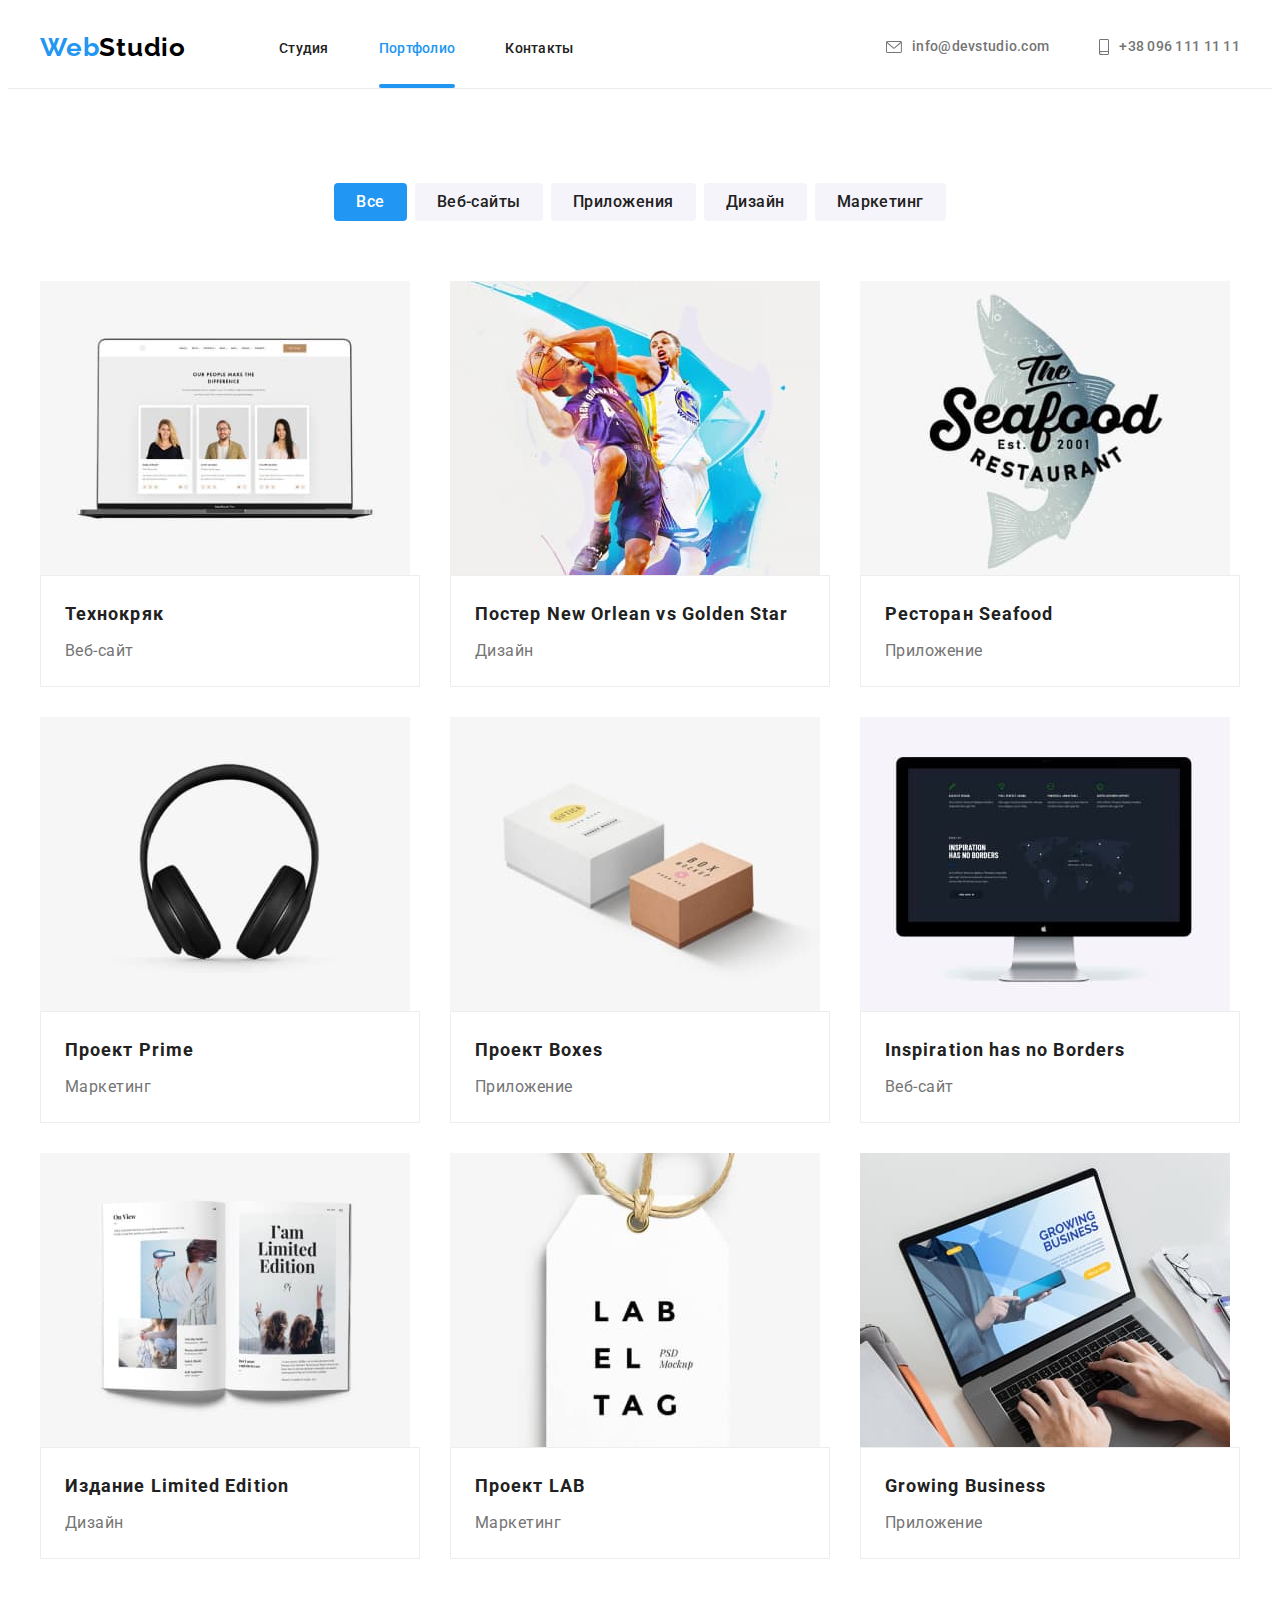
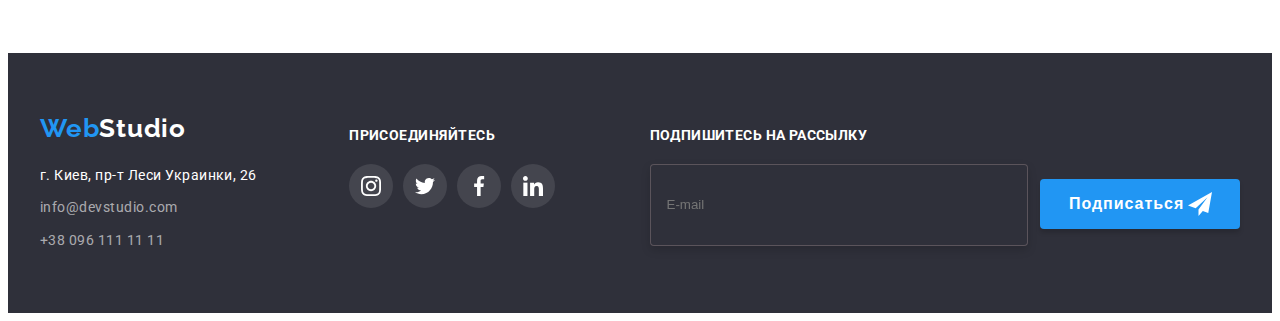
==== commit fb1cd17c: "add portfolio mobile styles; fix menu mobile links" ====
--- a/portfolio.html
+++ b/portfolio.html
@@ -28,7 +28,9 @@
     <header class="header">
       <div class="container header-container">
         <nav class="navigation">
-          <a class="logo link" href="index.html"><span class="logo__accent">Web</span>Studio </a>
+          <a class="header-logo logo link" href="index.html"
+            ><span class="logo__accent">Web</span>Studio
+          </a>
           <div class="mobile-nav">
             <button type="button" class="mobile-nav__open" data-menu-open>
               <svg class="mobile-nav__hamburger">
@@ -74,10 +76,10 @@
           </button>
           <ul class="mob-menu-list list">
             <li class="mob-menu-list__item">
-              <a class="mob-menu-list__link link current" href="#">Студия</a>
+              <a class="mob-menu-list__link link" href="./index.html">Студия</a>
             </li>
             <li class="mob-menu-list__item">
-              <a class="mob-menu-list__link link" href="#">Портфолио</a>
+              <a class="mob-menu-list__link link current" href="./portfolio.html">Портфолио</a>
             </li>
             <li class="mob-menu-list__item">
               <a class="mob-menu-list__link link" href="#">Контакты</a>
@@ -142,7 +144,7 @@
 
           <ul class="examples-list list">
             <li class="examples-item">
-              <a class="examples-link link" href="/">
+              <a class="examples-link link" href="#">
                 <div class="examples-link-image-wrapper">
                   <img
                     class="examples-image"
@@ -164,7 +166,7 @@
               </a>
             </li>
             <li class="examples-item">
-              <a class="examples-link link" href="/">
+              <a class="examples-link link" href="#">
                 <div class="examples-link-image-wrapper">
                   <img
                     class="examples-image"
@@ -188,7 +190,7 @@
               </a>
             </li>
             <li class="examples-item">
-              <a class="examples-link link" href="/">
+              <a class="examples-link link" href="#">
                 <div class="examples-link-image-wrapper">
                   <img
                     class="examples-image"
@@ -210,7 +212,7 @@
               </a>
             </li>
             <li class="examples-item">
-              <a class="examples-link link" href="/">
+              <a class="examples-link link" href="#">
                 <div class="examples-link-image-wrapper">
                   <img
                     class="examples-image"
@@ -232,7 +234,7 @@
               </a>
             </li>
             <li class="examples-item">
-              <a class="examples-link link" href="/">
+              <a class="examples-link link" href="#">
                 <div class="examples-link-image-wrapper">
                   <img
                     class="examples-image"
@@ -254,7 +256,7 @@
               </a>
             </li>
             <li class="examples-item">
-              <a class="examples-link link" href="/">
+              <a class="examples-link link" href="#">
                 <div class="examples-link-image-wrapper">
                   <img
                     class="examples-image"
@@ -276,7 +278,7 @@
               </a>
             </li>
             <li class="examples-item">
-              <a class="examples-link link" href="/">
+              <a class="examples-link link" href="#">
                 <div class="examples-link-image-wrapper">
                   <img
                     class="examples-image"
@@ -298,7 +300,7 @@
               </a>
             </li>
             <li class="examples-item">
-              <a class="examples-link link" href="/">
+              <a class="examples-link link" href="#">
                 <div class="examples-link-image-wrapper">
                   <img
                     class="examples-image"
@@ -320,7 +322,7 @@
               </a>
             </li>
             <li class="examples-item">
-              <a class="examples-link link" href="/">
+              <a class="examples-link link" href="#">
                 <div class="examples-link-image-wrapper">
                   <img
                     class="examples-image"
@@ -436,5 +438,7 @@
         </div>
       </div>
     </footer>
+
+    <script src="./js/menu.js"></script>
   </body>
 </html>
--- a/css/main.min.css
+++ b/css/main.min.css
@@ -1,2 +1,2 @@
-:root{--main-font: 'Roboto', sans-serif;--secondary-font: 'Raleway', sans-serif;--accent-color: #2196f3;--description-text-color: #757575;--headings-color: #212121;--team-background-color: #f5f4fa;--card-set-gap: 30px}.visually-hidden{position:absolute !important;clip:rect(1px 1px 1px 1px);clip:rect(1px, 1px, 1px, 1px);padding:0 !important;border:0 !important;height:1px !important;width:1px !important;overflow:hidden}body{font-family:var(--main-font);color:var(--description-text-color);background-color:#ffffff}h1,h2,h3,h4,h5,h6,p{margin-top:0;margin-bottom:0}ul,ol{margin-top:0;margin-bottom:0;padding-left:0}img{display:block}.list{list-style:none}.link{text-decoration:none;transition:color 250ms cubic-bezier(0.4, 0, 0.2, 1)}.link.current{color:var(--accent-color)}.section{padding-top:60px;padding-bottom:60px}@media screen and (min-width: 1200px){.section{padding-top:94px;padding-bottom:94px}}.title{font-weight:700;font-size:28px;line-height:1.16;text-align:center;letter-spacing:0.03em;color:var(--headings-color);margin-bottom:30px}@media screen and (min-width: 1200px){.title{margin-bottom:50px;font-size:32px}}.container{width:100%;margin:0 auto;padding-left:15px;padding-right:15px}@media screen and (min-width: 480px){.container{max-width:480px}}@media screen and (min-width: 768px){.container{max-width:768px}}@media screen and (min-width: 1200px){.container{max-width:1200px}}.logo{font-family:var(--secondary-font);font-weight:700;font-size:26px;line-height:1.19;letter-spacing:0.03em;margin-right:93px;color:#000000;animation-duration:2000ms;animation-delay:2000ms;animation-iteration-count:infinite}.logo__accent{font-family:var(--secondary-font);font-weight:700;font-size:26px;line-height:1.19;letter-spacing:0.03em;color:var(--accent-color)}.logo-text{color:#ffffff}.social-media-content{padding-left:32px;padding-right:32px;padding-bottom:30px}.social-media-list{display:flex;justify-content:center}@media screen and (min-width: 1200px){.social-media-list{justify-content:space-between}}.social-media-item:not(:last-child){margin-right:10px}.social-media-link{display:flex;align-items:center;justify-content:center;width:44px;height:44px;border-radius:50%;background-color:transparent;fill:#afb1b8;transition:background-color 250ms cubic-bezier(0.4, 0, 0.2, 1)}.social-media-link:hover,.social-media-link:focus{fill:#ffffff;background-color:var(--accent-color)}.footer-social-media-image{fill:#ffffff}.footer-social-media-link{background-color:rgba(255,255,255,0.1)}.footer-social-media-link:hover,.footer-social-media-link:focus{fill:#ffffff;background-color:var(--accent-color)}.projects-btn-list{display:flex;justify-content:center;margin-bottom:50px}.projects-item:not(:last-child){margin-right:8px}.projects-btn{font-family:var(--main-font);font-weight:500;font-size:16px;line-height:1.62;text-align:center;letter-spacing:0.03em;cursor:pointer;color:var(--headings-color);background:#f5f4fa;border-radius:4px;border:none;padding:6px 22px 6px 22px;transition:background-color 250ms cubic-bezier(0.4, 0, 0.2, 1),box-shadow 250ms cubic-bezier(0.4, 0, 0.2, 1)}.projects-btn:hover,.projects-btn:focus{background-color:var(--accent-color);color:#ffffff;box-shadow:0px 3px 1px rgba(0,0,0,0.1),0px 1px 2px rgba(0,0,0,0.08),0px 2px 2px rgba(0,0,0,0.12)}.projects-btn.current{background-color:var(--accent-color);color:#ffffff;transition:box-shadow 250ms cubic-bezier(0.4, 0, 0.2, 1)}.backdrop{position:fixed;top:0;left:0;width:100vw;height:100vh;background-color:rgba(0,0,0,0.2);visibility:visible;opacity:1;pointer-events:auto;transition:opacity 250ms cubic-bezier(0.4, 0, 0.2, 1)}.backdrop.is-hidden{visibility:hidden;opacity:0;pointer-events:none}.modal{position:absolute;left:50%;top:50%;width:300px;padding:40px 10px 20px;background-color:#ffffff;transform:translate(-50%, -50%) scale(1);transition:transform 250ms cubic-bezier(0.4, 0, 0.2, 1)}.backdrop.is-hidden .modal{transform:translate(-50%, -50%) scale(1.4)}@media screen and (min-width: 480px){.modal{width:450px;padding:40px}}@media screen and (min-width: 1200px){.modal{width:528px}}.close-button{position:absolute;top:8px;right:8px;background-color:transparent;border-radius:50%;border:1px solid rgba(0,0,0,0.1);cursor:pointer;width:30px;height:30px;padding:5px}.close-button-img{width:18px;height:18px;transition:fill 250ms cubic-bezier(0.4, 0, 0.2, 1)}.close-button:focus .close-button-img,.close-button:hover .close-button-img{fill:var(--accent-color)}.modal-form{display:flex;flex-direction:column}.modal-form-main-txt{font-weight:700;font-size:20px;line-height:1.15;text-align:center;letter-spacing:0.03em;margin-bottom:12px;color:#212121}.modal-form-field{font-weight:400;font-size:12px;line-height:1.16;letter-spacing:0.01em;color:#757575;margin-bottom:10px}.modal-form-textarea{margin-bottom:20px}.modal-form-input{width:100%;height:40px;border:1px solid rgba(33,33,33,0.2);border-radius:4px;padding-left:42px;font-size:16px;outline:none;cursor:pointer;transition:border-color 250ms cubic-bezier(0.4, 0, 0.2, 1)}.modal-form-input:focus{border-color:var(--accent-color)}.modal-form-input:hover{border-color:var(--accent-color)}.modal-form-input-wrapper{position:relative;display:block;margin-top:4px}.modal-form-input-icon{position:absolute;width:18px;height:18px;top:50%;left:12px;transform:translateY(-50%);transition:fill 250ms cubic-bezier(0.4, 0, 0.2, 1)}.modal-form-input:focus+.modal-form-input-icon{fill:var(--accent-color)}.modal-form-input:hover+.modal-form-input-icon{fill:var(--accent-color)}.modal-form-comment{width:100%;height:120px;margin-top:4px;padding:12px 16px;resize:none;border:1px solid rgba(33,33,33,0.2);border-radius:4px;outline:none;cursor:pointer;transition:border-color 250ms cubic-bezier(0.4, 0, 0.2, 1)}.modal-form-comment:focus,.modal-form-comment:hover{border-color:var(--accent-color)}.modal-form-comment::placeholder{color:rgba(117,117,117,0.5)}.modal-form-checkbox-container{display:block;margin-bottom:30px}@media screen and (min-width: 480px){.modal-form-checkbox-container{display:flex}}.modal-form-checkbox-label{display:flex;align-items:center;text-align:center;font-size:12px;line-height:1.71;letter-spacing:0.03em;color:#757575}.modal-form-checkbox-label::before{display:block;content:'';width:16px;height:15px;border:2px solid #000000;border-radius:2px;margin-right:7px;box-shadow:0px 4px 4px rgba(0,0,0,0.25);cursor:pointer}.modal-form-checkbox:checked+.modal-form-checkbox-label::before{background-color:var(--accent-color);background-image:url("../img/icon-check.svg");background-size:contain;border-color:var(--accent-color)}.modal-form-checkbox:focus+.modal-form-checkbox-label::before{border-color:var(--accent-color)}@media screen and (min-width: 1200px){.modal-form-checkbox-label{font-size:14px;margin-left:13px}}.modal-form-label-link{font-size:12px;line-height:1.71;letter-spacing:0.03em;text-decoration-line:underline;color:var(--accent-color)}.modal-form-submit{align-self:center;font-weight:700;font-size:16px;line-height:1.87;width:200px;height:50px;margin:0 auto;cursor:pointer;color:#ffffff;background:var(--accent-color);padding:10px 32px;border-radius:4px;border:none;text-align:center;letter-spacing:0.06em;filter:drop-shadow(0px 4px 4px rgba(0,0,0,0.25))}.header{padding-top:16px;padding-bottom:16px;border-bottom:1px solid #ececec}@media screen and (min-width: 768px){.header{padding-top:20px;padding-bottom:20px}}@media screen and (min-width: 1200px){.header{padding-top:24px;padding-bottom:25px}}@media screen and (min-width: 768px){.header-container{display:flex;align-items:center}}.navigation{display:flex;align-items:center;justify-content:space-between}.header__contact-container{display:none}@media screen and (min-width: 768px){.header__contact-container{display:flex;margin-left:auto;flex-direction:column}}@media screen and (min-width: 1200px){.header__contact-container{flex-direction:row}}.header__contact-link{display:flex;align-items:center;font-weight:500;font-size:14px;line-height:1.14;letter-spacing:0.02em;color:var(--description-text-color)}.header__contact-link:hover,.header__contact-link:focus{color:var(--accent-color)}.header__contact-link:first-child{margin-bottom:10px}@media screen and (min-width: 1200px){.header__contact-link:first-child{margin-bottom:0}}@media screen and (min-width: 1200px){.header__email{margin-right:50px}}.header__email-icon{margin-right:10px;fill:currentColor}.header__smartphone-icon{margin-right:10px;fill:currentColor}.menu{display:none;align-items:center}@media screen and (min-width: 768px){.menu{display:flex}}.menu__item:not(:last-child){margin-right:50px}.menu__link{font-weight:500;font-size:14px;line-height:1.14;letter-spacing:0.02em;color:var(--headings-color)}.menu__link.current{position:relative}.menu__link.current::after{content:'';position:absolute;bottom:-32px;left:0;width:100%;height:4px;background-color:var(--accent-color);border-radius:2px}.menu__link:hover,.menu__link:focus{color:var(--accent-color)}@media screen and (min-width: 768px){.mobile-nav{display:none}}.mobile-nav__open{cursor:pointer;background-color:transparent;border:0;padding:0}.mobile-nav__open:hover,.mobile-nav__open:focus{fill:var(--accent-color)}.mobile-nav__hamburger{width:40px;height:40px}.mob-menu{position:fixed;top:0;left:0;background-color:#ffffff;width:100vw;height:100vh;padding-top:48px;padding-bottom:48px}.mob-menu .container{position:relative;height:100%;display:flex;flex-direction:column;justify-content:space-between}.mob-menu.is-hidden{opacity:0;pointer-events:none;visibility:hidden}.mob-menu__close{position:absolute;top:-28px;right:15px;cursor:pointer;background-color:transparent;border:0;padding:0}.mob-menu__close:hover,.mob-menu__close:focus{fill:var(--accent-color)}.mob-menu__icon{width:40px;height:40px}.mob-menu-list__item:not(:last-child){margin-bottom:32px}.mob-menu-list__link{font-weight:500;font-size:40px;line-height:1.17;text-align:center;letter-spacing:0.02em;color:#212121}.mob-menu-list__link:hover,.mob-menu-list__link:focus{color:var(--accent-color)}.mob-menu-contacts{margin-bottom:64px}.mob-menu-contacts__item{margin-bottom:32px}.mob-menu-contacts__link{font-weight:500;font-size:24px;line-height:1.16;letter-spacing:0.02em;color:#757575}.mob-phone{font-weight:500;font-size:34px;line-height:1.17;letter-spacing:0.02em;color:var(--accent-color)}.mob-menu-media{display:flex;flex-wrap:wrap}.mob-menu-media__item{margin-bottom:10px}.mob-menu-media__item:not(:last-child){display:flex;margin-right:10px}.mob-menu-media__item:not(:last-child)::after{content:'';height:100%;width:1px;display:block;margin-left:10px;background-color:rgba(33,33,33,0.2)}.mob-menu-media__link{font-weight:500;font-size:18px;line-height:1.22;letter-spacing:0.02em;color:var(--accent-color)}.hero{background-image:linear-gradient(rgba(47,48,58,0.4), rgba(47,48,58,0.4)),url(../img/hero/background-image.jpg);background-color:#2f303a;background-size:cover;padding-top:118px;padding-bottom:118px;text-align:center;letter-spacing:0.06em;max-width:1600рх}@media screen and (min-width: 1200px){.hero{padding-top:200px;padding-bottom:200px}}.hero__main-title{margin-bottom:30px;margin-left:auto;margin-right:auto;font-weight:900;font-size:26px;line-height:1.61;text-transform:uppercase;color:#ffffff}@media screen and (min-width: 480px){.hero__main-title{width:360px}}@media screen and (min-width: 1200px){.hero__main-title{width:696px;font-size:44px;line-height:1.36}}.modal-btn{font-weight:700;font-size:16px;line-height:1.87;display:block;margin:0 auto;cursor:pointer;color:#ffffff;background:var(--accent-color);padding:10px 32px;border-radius:4px;border:0}.advantages-list{margin-top:-30px}@media screen and (min-width: 768px){.advantages-list{margin-left:-30px;display:flex;flex-wrap:wrap}}@media screen and (min-width: 1200px){.advantages-list{flex-wrap:nowrap}}.advantages__list-item{margin-top:30px}@media screen and (min-width: 768px){.advantages__list-item{flex-basis:calc((100% - 60px) / 2);margin-left:30px}}@media screen and (min-width: 1200px){.advantages__list-item{flex-basis:calc((100% - 120px) / 4)}}.advantages__image-content{display:flex;justify-content:center;align-items:center;height:120px;margin-bottom:30px;background-color:#f5f4fa}.advantages__image-item{width:64px;height:70px}.advantages__list-item-title{font-weight:700;font-size:14px;line-height:1.14;letter-spacing:0.03em;text-transform:uppercase;color:var(--headings-color);margin-bottom:10px;text-align:center}@media screen and (min-width: 480px){.advantages__list-item-title{text-align:left}}.advantages__list-item-text{font-size:14px;line-height:1.71;letter-spacing:0.03em}.responsibilities{display:none}@media screen and (min-width: 1200px){.responsibilities{display:block}}.duties{padding-top:0}.duties__list{display:flex;margin-top:-30px;margin-left:-30px}.duties__item{flex-basis:calc((100% - 90px) / 3);margin-top:30px;margin-left:30px}.duties__thumb{position:relative}.duties__thumb-description{position:absolute;width:100%;left:0;bottom:0;font-weight:bold;font-size:14px;line-height:1.14;text-align:center;letter-spacing:0.03em;text-transform:uppercase;background-color:rgba(47,48,58,0.8);color:#ffffff;padding-top:27px;padding-bottom:27px}.team{background:var(--team-background-color)}@media screen and (min-width: 768px){.team-list{margin-top:-30px;display:flex;flex-wrap:wrap;justify-content:center;margin-left:-30px}}.team-list-item{box-shadow:0px 1px 3px rgba(0,0,0,0.12),0px 1px 1px rgba(0,0,0,0.14),0px 2px 1px rgba(0,0,0,0.2);border-radius:0px 0px 4px 4px;margin-top:30px}@media screen and (min-width: 768px){.team-list-item{flex-basis:calc((100% - 120px) / 4);margin-left:30px}}.team-image{width:100%;height:100%}@media screen and (min-width: 768px){.team-image{width:354px;height:374px}}@media screen and (min-width: 1200px){.team-image{width:270px;height:260px}}.team-section-content{padding-top:var(--card-set-gap);padding-left:32px;padding-right:32px;padding-bottom:var(--card-set-gap);background-color:#ffffff}.team-subtitle{font-weight:500;font-size:16px;line-height:1.18;text-align:center;letter-spacing:0.03em;color:var(--headings-color);margin-bottom:10px}.team-text{font-size:16px;line-height:1.18;text-align:center;letter-spacing:0.03em;margin-bottom:16px}.clients-section{padding-top:60px;padding-bottom:60px}@media screen and (min-width: 1200px){.clients-section{padding-top:94px;padding-bottom:94px}}.our-clients-list{margin-bottom:-30px;margin-left:-30px;display:flex;flex-wrap:wrap;justify-content:center}.our-clients-item{margin-bottom:30px;margin-left:30px;flex-basis:calc((100% - 60px) / 2)}@media screen and (min-width: 768px){.our-clients-item{flex-basis:auto}}.our-clients-link{display:flex;justify-content:center;align-items:center;width:130px;height:92px;border-radius:3px;border:1px solid #afb1b8;transition:filter 250ms cubic-bezier(0.4, 0, 0.2, 1)}.our-clients-link:hover,.our-clients-link:focus{filter:drop-shadow(0px 4px 4px rgba(0,0,0,0.25));border-color:var(--accent-color)}@media screen and (min-width: 480px){.our-clients-link{width:100%}}@media screen and (min-width: 768px){.our-clients-link{width:226px}}@media screen and (min-width: 1200px){.our-clients-link{width:170px}}.our-clients-image{fill:#afb1b8}.our-clients-link:hover .our-clients-image,.our-clients-link:focus .our-clients-image{fill:var(--accent-color)}.footer{background:#2f303a;padding-top:60px;padding-bottom:60px;letter-spacing:0.03em}.footer-content{display:flex}.footer-address-container{margin-right:70px}.footer-social-media-text{font-weight:700;font-size:14px;line-height:1.14;text-transform:uppercase;color:#ffffff;margin-bottom:20px}.footer-social-media-content{padding-top:15px}.footer-link{font-style:normal;font-weight:400;font-size:14px;line-height:1.71;color:rgba(255,255,255,0.6)}.footer-link.address{color:#ffffff;margin-bottom:9px}.footer-link:hover,.footer-link:focus{color:#ffffff}.footer-logo{display:block;margin-bottom:20px}.footer-item:not(:last-child){margin-bottom:9px}.footer-form-content{margin-left:auto}.footer-form-head{font-weight:700;font-size:14px;line-height:1.14;letter-spacing:0.03em;text-transform:uppercase;color:#ffffff;margin-bottom:20px;padding-top:15px}.footer-form-input{border:1px solid rgba(255,255,255,0.3);filter:drop-shadow(0px 4px 4px rgba(0,0,0,0.15));border-radius:4px;width:358px;height:50px;padding-left:16px;padding-top:15px;padding-bottom:15px;margin-right:8px;background-color:#2f303a;border-color:rgba(197,170,170,0.3);color:#ffffff;transition:border-color 250ms cubic-bezier(0.4, 0, 0.2, 1);outline:none}.footer-form-input:focus{border-color:rgba(255,255,255,0.973)}.footer-form-input:focus::placeholder{align-items:center;letter-spacing:0.03em;color:rgba(255,255,255,0.6)}.footer-form-btn{position:relative;background:var(--accent-color);box-shadow:0px 4px 4px rgba(0,0,0,0.15);border-radius:4px;border:none;width:200px;height:50px;cursor:pointer;font-weight:700;font-size:16px;line-height:1.87;color:#ffffff;align-items:center;text-align:left;letter-spacing:0.06em;padding-left:29px;padding-top:10px;padding-bottom:10px}.footer-form-btn-icon{position:absolute;top:13px;right:28px;width:24px;height:24px;fill:#ffffff}.examples-heading{font-weight:700;font-size:18px;line-height:2;letter-spacing:0.06em;color:var(--headings-color);margin-bottom:4px}.examples-text{font-size:16px;line-height:1.87;letter-spacing:0.03em;color:var(--description-text-color)}.examples-list{display:flex;flex-wrap:wrap;margin-top:-30px;margin-left:-30px}.examples-item{margin-top:30px;margin-left:30px;flex-basis:calc((100% - 90px) / 3);background-color:#ffffff;transition:filter 250ms cubic-bezier(0.4, 0, 0.2, 1)}.examples-item:hover{filter:drop-shadow(0px 4px 4px rgba(0,0,0,0.25))}.examples-text-content{border:1px solid #eeeeee;padding:20px 24px}.examples-link{display:block;position:relative}.examples-link-image-wrapper{position:relative;overflow:hidden}.overlay{position:absolute;top:0;left:0;background-color:rgba(33,150,243,0.9);font-size:18px;line-height:1.56;letter-spacing:0.03em;color:#ffffff;padding:63px 24px;height:100%;width:100%;overflow:auto;transform:translateY(100%);transition:transform 250ms cubic-bezier(0.4, 0, 0.2, 1)}.examples-link:hover .overlay,.examples-link:focus .overlay{transform:translateY(0)}
+:root{--main-font: 'Roboto', sans-serif;--secondary-font: 'Raleway', sans-serif;--accent-color: #2196f3;--description-text-color: #757575;--headings-color: #212121;--team-background-color: #f5f4fa;--card-set-gap: 30px}.visually-hidden{position:absolute !important;clip:rect(1px 1px 1px 1px);clip:rect(1px, 1px, 1px, 1px);padding:0 !important;border:0 !important;height:1px !important;width:1px !important;overflow:hidden}body{font-family:var(--main-font);color:var(--description-text-color);background-color:#ffffff}h1,h2,h3,h4,h5,h6,p{margin-top:0;margin-bottom:0}ul,ol{margin-top:0;margin-bottom:0;padding-left:0}img{display:block}.list{list-style:none}.link{text-decoration:none;transition:color 250ms cubic-bezier(0.4, 0, 0.2, 1)}.link.current{color:var(--accent-color)}.section{padding-top:60px;padding-bottom:60px}@media screen and (min-width: 1200px){.section{padding-top:94px;padding-bottom:94px}}.title{font-weight:700;font-size:28px;line-height:1.16;text-align:center;letter-spacing:0.03em;color:var(--headings-color);margin-bottom:30px}@media screen and (min-width: 1200px){.title{margin-bottom:50px;font-size:32px}}.container{width:100%;margin:0 auto;padding-left:15px;padding-right:15px}@media screen and (min-width: 480px){.container{max-width:480px}}@media screen and (min-width: 768px){.container{max-width:768px}}@media screen and (min-width: 1200px){.container{max-width:1200px}}.logo{font-family:var(--secondary-font);font-weight:700;font-size:26px;line-height:1.19;letter-spacing:0.03em;color:#000000;animation-duration:2000ms;animation-delay:2000ms;animation-iteration-count:infinite}.logo__accent{font-family:var(--secondary-font);font-weight:700;font-size:26px;line-height:1.19;letter-spacing:0.03em;color:var(--accent-color)}.logo-text{color:#ffffff}.social-media-content{padding-left:32px;padding-right:32px;padding-bottom:30px}.social-media-list{display:flex;justify-content:center}@media screen and (min-width: 1200px){.social-media-list{justify-content:space-between}}.social-media-item:not(:last-child){margin-right:10px}.social-media-link{display:flex;align-items:center;justify-content:center;width:44px;height:44px;border-radius:50%;background-color:transparent;fill:#afb1b8;transition:background-color 250ms cubic-bezier(0.4, 0, 0.2, 1)}.social-media-link:hover,.social-media-link:focus{fill:#ffffff;background-color:var(--accent-color)}.footer-social-media-image{fill:#ffffff}.footer-social-media-link{background-color:rgba(255,255,255,0.1)}.footer-social-media-link:hover,.footer-social-media-link:focus{fill:#ffffff;background-color:var(--accent-color)}.projects-btn-list{display:flex;flex-wrap:wrap;margin-bottom:50px}@media screen and (min-width: 768px){.projects-btn-list{flex-wrap:nowrap;justify-content:center}}.projects-item{margin-bottom:10px}.projects-item:not(:last-child){margin-right:8px}.projects-btn{font-family:var(--main-font);font-weight:500;font-size:16px;line-height:1.62;text-align:center;letter-spacing:0.03em;cursor:pointer;color:var(--headings-color);background:#f5f4fa;border-radius:4px;border:none;padding:6px 22px 6px 22px;transition:background-color 250ms cubic-bezier(0.4, 0, 0.2, 1),box-shadow 250ms cubic-bezier(0.4, 0, 0.2, 1)}.projects-btn:hover,.projects-btn:focus{background-color:var(--accent-color);color:#ffffff;box-shadow:0px 3px 1px rgba(0,0,0,0.1),0px 1px 2px rgba(0,0,0,0.08),0px 2px 2px rgba(0,0,0,0.12)}.projects-btn.current{background-color:var(--accent-color);color:#ffffff;transition:box-shadow 250ms cubic-bezier(0.4, 0, 0.2, 1)}.backdrop{position:fixed;top:0;left:0;width:100vw;height:100vh;background-color:rgba(0,0,0,0.2);visibility:visible;opacity:1;pointer-events:auto;transition:opacity 250ms cubic-bezier(0.4, 0, 0.2, 1)}.backdrop.is-hidden{visibility:hidden;opacity:0;pointer-events:none}.modal{position:absolute;left:50%;top:50%;width:300px;padding:40px 10px 20px;background-color:#ffffff;transform:translate(-50%, -50%) scale(1);transition:transform 250ms cubic-bezier(0.4, 0, 0.2, 1)}.backdrop.is-hidden .modal{transform:translate(-50%, -50%) scale(1.4)}@media screen and (min-width: 480px){.modal{width:450px;padding:40px}}@media screen and (min-width: 1200px){.modal{width:528px}}.close-button{position:absolute;top:8px;right:8px;background-color:transparent;border-radius:50%;border:1px solid rgba(0,0,0,0.1);cursor:pointer;width:30px;height:30px;padding:5px}.close-button-img{width:18px;height:18px;transition:fill 250ms cubic-bezier(0.4, 0, 0.2, 1)}.close-button:focus .close-button-img,.close-button:hover .close-button-img{fill:var(--accent-color)}.modal-form{display:flex;flex-direction:column}.modal-form-main-txt{font-weight:700;font-size:20px;line-height:1.15;text-align:center;letter-spacing:0.03em;margin-bottom:12px;color:#212121}.modal-form-field{font-weight:400;font-size:12px;line-height:1.16;letter-spacing:0.01em;color:#757575;margin-bottom:10px}.modal-form-textarea{margin-bottom:20px}.modal-form-input{width:100%;height:40px;border:1px solid rgba(33,33,33,0.2);border-radius:4px;padding-left:42px;font-size:16px;outline:none;cursor:pointer;transition:border-color 250ms cubic-bezier(0.4, 0, 0.2, 1)}.modal-form-input:focus{border-color:var(--accent-color)}.modal-form-input:hover{border-color:var(--accent-color)}.modal-form-input-wrapper{position:relative;display:block;margin-top:4px}.modal-form-input-icon{position:absolute;width:18px;height:18px;top:50%;left:12px;transform:translateY(-50%);transition:fill 250ms cubic-bezier(0.4, 0, 0.2, 1)}.modal-form-input:focus+.modal-form-input-icon{fill:var(--accent-color)}.modal-form-input:hover+.modal-form-input-icon{fill:var(--accent-color)}.modal-form-comment{width:100%;height:120px;margin-top:4px;padding:12px 16px;resize:none;border:1px solid rgba(33,33,33,0.2);border-radius:4px;outline:none;cursor:pointer;transition:border-color 250ms cubic-bezier(0.4, 0, 0.2, 1)}.modal-form-comment:focus,.modal-form-comment:hover{border-color:var(--accent-color)}.modal-form-comment::placeholder{color:rgba(117,117,117,0.5)}.modal-form-checkbox-container{display:block;margin-bottom:30px}@media screen and (min-width: 480px){.modal-form-checkbox-container{display:flex}}.modal-form-checkbox-label{display:flex;align-items:center;text-align:center;font-size:12px;line-height:1.71;letter-spacing:0.03em;color:#757575}.modal-form-checkbox-label::before{display:block;content:'';width:16px;height:15px;border:2px solid #000000;border-radius:2px;margin-right:7px;box-shadow:0px 4px 4px rgba(0,0,0,0.25);cursor:pointer}.modal-form-checkbox:checked+.modal-form-checkbox-label::before{background-color:var(--accent-color);background-image:url("../img/icon-check.svg");background-size:contain;border-color:var(--accent-color)}.modal-form-checkbox:focus+.modal-form-checkbox-label::before{border-color:var(--accent-color)}@media screen and (min-width: 1200px){.modal-form-checkbox-label{font-size:14px;margin-left:13px}}.modal-form-label-link{font-size:12px;line-height:1.71;letter-spacing:0.03em;text-decoration-line:underline;color:var(--accent-color)}.modal-form-submit{align-self:center;font-weight:700;font-size:16px;line-height:1.87;width:200px;height:50px;margin:0 auto;cursor:pointer;color:#ffffff;background:var(--accent-color);padding:10px 32px;border-radius:4px;border:none;text-align:center;letter-spacing:0.06em;filter:drop-shadow(0px 4px 4px rgba(0,0,0,0.25))}.header{padding-top:16px;padding-bottom:16px;border-bottom:1px solid #ececec}@media screen and (min-width: 768px){.header{padding-top:20px;padding-bottom:20px}}@media screen and (min-width: 1200px){.header{padding-top:24px;padding-bottom:25px}}@media screen and (min-width: 768px){.header-container{display:flex;align-items:center}}@media screen and (min-width: 768px){.header-logo{margin-right:93px}}.header__contact-container{display:none}@media screen and (min-width: 768px){.header__contact-container{display:flex;margin-left:auto;flex-direction:column}}@media screen and (min-width: 1200px){.header__contact-container{flex-direction:row}}.header__contact-link{display:flex;align-items:center;font-weight:500;font-size:14px;line-height:1.14;letter-spacing:0.02em;color:var(--description-text-color)}.header__contact-link:hover,.header__contact-link:focus{color:var(--accent-color)}.header__contact-link:first-child{margin-bottom:10px}@media screen and (min-width: 1200px){.header__contact-link:first-child{margin-bottom:0}}@media screen and (min-width: 1200px){.header__email{margin-right:50px}}.header__email-icon{margin-right:10px;fill:currentColor}.header__smartphone-icon{margin-right:10px;fill:currentColor}.navigation{display:flex;align-items:center;justify-content:space-between}.menu{display:none;align-items:center}@media screen and (min-width: 768px){.menu{display:flex}}.menu__item:not(:last-child){margin-right:50px}.menu__link{font-weight:500;font-size:14px;line-height:1.14;letter-spacing:0.02em;color:var(--headings-color)}.menu__link.current{position:relative}.menu__link.current::after{content:'';position:absolute;bottom:-32px;left:0;width:100%;height:4px;background-color:var(--accent-color);border-radius:2px}.menu__link:hover,.menu__link:focus{color:var(--accent-color)}@media screen and (min-width: 768px){.mobile-nav{display:none}}.mobile-nav__open{cursor:pointer;background-color:transparent;border:0;padding:0}.mobile-nav__open:hover,.mobile-nav__open:focus{fill:var(--accent-color)}.mobile-nav__hamburger{width:40px;height:40px}.mob-menu{position:fixed;top:0;left:0;background-color:#ffffff;width:100vw;height:100vh;padding-top:48px;padding-bottom:48px;z-index:1000}.mob-menu .container{position:relative;height:100%;display:flex;flex-direction:column;justify-content:space-between}.mob-menu.is-hidden{opacity:0;pointer-events:none;visibility:hidden}.mob-menu__close{position:absolute;top:-28px;right:15px;cursor:pointer;background-color:transparent;border:0;padding:0}.mob-menu__close:hover,.mob-menu__close:focus{fill:var(--accent-color)}.mob-menu__icon{width:40px;height:40px}.mob-menu-list__item:not(:last-child){margin-bottom:32px}.mob-menu-list__link{font-weight:500;font-size:40px;line-height:1.17;text-align:center;letter-spacing:0.02em;color:#212121}.mob-menu-list__link:hover,.mob-menu-list__link:focus{color:var(--accent-color)}.mob-menu-contacts{margin-bottom:64px}.mob-menu-contacts__item{margin-bottom:32px}.mob-menu-contacts__link{font-weight:500;font-size:24px;line-height:1.16;letter-spacing:0.02em;color:#757575}.mob-phone{font-weight:500;font-size:34px;line-height:1.17;letter-spacing:0.02em;color:var(--accent-color)}.mob-menu-media{display:flex;flex-wrap:wrap}.mob-menu-media__item{margin-bottom:10px}.mob-menu-media__item:not(:last-child){display:flex;margin-right:10px}.mob-menu-media__item:not(:last-child)::after{content:'';height:100%;width:1px;display:block;margin-left:10px;background-color:rgba(33,33,33,0.2)}.mob-menu-media__link{font-weight:500;font-size:18px;line-height:1.22;letter-spacing:0.02em;color:var(--accent-color)}.hero{background-image:linear-gradient(rgba(47,48,58,0.4), rgba(47,48,58,0.4)),url(../img/hero/background-image.jpg);background-color:#2f303a;background-size:cover;padding-top:118px;padding-bottom:118px;text-align:center;letter-spacing:0.06em;max-width:1600рх}@media screen and (min-width: 1200px){.hero{padding-top:200px;padding-bottom:200px}}.hero__main-title{margin-bottom:30px;margin-left:auto;margin-right:auto;font-weight:900;font-size:26px;line-height:1.61;text-transform:uppercase;color:#ffffff}@media screen and (min-width: 480px){.hero__main-title{width:360px}}@media screen and (min-width: 1200px){.hero__main-title{width:696px;font-size:44px;line-height:1.36}}.modal-btn{font-weight:700;font-size:16px;line-height:1.87;display:block;margin:0 auto;cursor:pointer;color:#ffffff;background:var(--accent-color);padding:10px 32px;border-radius:4px;border:0}.advantages-list{margin-top:-30px}@media screen and (min-width: 768px){.advantages-list{margin-left:-30px;display:flex;flex-wrap:wrap}}@media screen and (min-width: 1200px){.advantages-list{flex-wrap:nowrap}}.advantages__list-item{margin-top:30px}@media screen and (min-width: 768px){.advantages__list-item{flex-basis:calc((100% - 60px) / 2);margin-left:30px}}@media screen and (min-width: 1200px){.advantages__list-item{flex-basis:calc((100% - 120px) / 4)}}.advantages__image-content{display:flex;justify-content:center;align-items:center;height:120px;margin-bottom:30px;background-color:#f5f4fa}.advantages__image-item{width:64px;height:70px}.advantages__list-item-title{font-weight:700;font-size:14px;line-height:1.14;letter-spacing:0.03em;text-transform:uppercase;color:var(--headings-color);margin-bottom:10px;text-align:center}@media screen and (min-width: 480px){.advantages__list-item-title{text-align:left}}.advantages__list-item-text{font-size:14px;line-height:1.71;letter-spacing:0.03em}.responsibilities{display:none}@media screen and (min-width: 1200px){.responsibilities{display:block}}.duties{padding-top:0}.duties__list{display:flex;margin-top:-30px;margin-left:-30px}.duties__item{flex-basis:calc((100% - 90px) / 3);margin-top:30px;margin-left:30px}.duties__thumb{position:relative}.duties__thumb-description{position:absolute;width:100%;left:0;bottom:0;font-weight:bold;font-size:14px;line-height:1.14;text-align:center;letter-spacing:0.03em;text-transform:uppercase;background-color:rgba(47,48,58,0.8);color:#ffffff;padding-top:27px;padding-bottom:27px}.team{background:var(--team-background-color)}@media screen and (min-width: 768px){.team-list{margin-top:-30px;display:flex;flex-wrap:wrap;justify-content:center;margin-left:-30px}}.team-list-item{box-shadow:0px 1px 3px rgba(0,0,0,0.12),0px 1px 1px rgba(0,0,0,0.14),0px 2px 1px rgba(0,0,0,0.2);border-radius:0px 0px 4px 4px;margin-top:30px}@media screen and (min-width: 768px){.team-list-item{flex-basis:calc((100% - 120px) / 4);margin-left:30px}}.team-image{width:100%;height:100%}@media screen and (min-width: 768px){.team-image{width:354px;height:374px}}@media screen and (min-width: 1200px){.team-image{width:270px;height:260px}}.team-section-content{padding-top:var(--card-set-gap);padding-left:32px;padding-right:32px;padding-bottom:var(--card-set-gap);background-color:#ffffff}.team-subtitle{font-weight:500;font-size:16px;line-height:1.18;text-align:center;letter-spacing:0.03em;color:var(--headings-color);margin-bottom:10px}.team-text{font-size:16px;line-height:1.18;text-align:center;letter-spacing:0.03em;margin-bottom:16px}.clients-section{padding-top:60px;padding-bottom:60px}@media screen and (min-width: 1200px){.clients-section{padding-top:94px;padding-bottom:94px}}.our-clients-list{margin-bottom:-30px;margin-left:-30px;display:flex;flex-wrap:wrap;justify-content:center}.our-clients-item{margin-bottom:30px;margin-left:30px;flex-basis:calc((100% - 60px) / 2)}@media screen and (min-width: 768px){.our-clients-item{flex-basis:auto}}.our-clients-link{display:flex;justify-content:center;align-items:center;width:130px;height:92px;border-radius:3px;border:1px solid #afb1b8;transition:filter 250ms cubic-bezier(0.4, 0, 0.2, 1)}.our-clients-link:hover,.our-clients-link:focus{filter:drop-shadow(0px 4px 4px rgba(0,0,0,0.25));border-color:var(--accent-color)}@media screen and (min-width: 480px){.our-clients-link{width:100%}}@media screen and (min-width: 768px){.our-clients-link{width:226px}}@media screen and (min-width: 1200px){.our-clients-link{width:170px}}.our-clients-image{fill:#afb1b8}.our-clients-link:hover .our-clients-image,.our-clients-link:focus .our-clients-image{fill:var(--accent-color)}.footer{background:#2f303a;padding-top:60px;padding-bottom:60px;letter-spacing:0.03em;text-align:center}@media screen and (min-width: 1200px){.footer{text-align:left}}.footer-content{display:block}@media screen and (min-width: 768px){.footer-content{display:flex;flex-wrap:wrap}}@media screen and (min-width: 1200px){.footer-content{flex-wrap:nowrap}}.footer-address-container{margin-bottom:60px}@media screen and (min-width: 768px){.footer-address-container{flex-basis:50%}}@media screen and (min-width: 1200px){.footer-address-container{margin-right:70px;margin-bottom:0;flex-basis:auto}}.footer-social-media-content{margin-bottom:60px}@media screen and (min-width: 768px){.footer-social-media-content{flex-basis:50%;padding-top:5px}}@media screen and (min-width: 1200px){.footer-social-media-content{margin-bottom:0;padding-top:15px;flex-basis:auto}}.footer-social-media-text{font-weight:700;font-size:14px;line-height:1.14;text-transform:uppercase;color:#ffffff;margin-bottom:20px}.footer-link{font-style:normal;font-weight:400;font-size:14px;line-height:1.71;color:rgba(255,255,255,0.6)}.footer-link.address{color:#ffffff;margin-bottom:9px}.footer-link:hover,.footer-link:focus{color:#ffffff}.footer-logo{display:block;margin-bottom:20px}@media screen and (min-width: 1200px){.footer-logo{margin-right:93px}}.footer-item:not(:last-child){margin-bottom:9px}.footer-form-content{margin-left:auto}@media screen and (min-width: 768px){.footer-form-content{flex-basis:100%}}@media screen and (min-width: 1200px){.footer-form-content{flex-basis:auto}}.footer-form-head{font-weight:700;font-size:14px;line-height:1.14;letter-spacing:0.03em;text-transform:uppercase;color:#ffffff;margin-bottom:20px;padding-top:15px}.footer-form-input{border:1px solid rgba(255,255,255,0.3);filter:drop-shadow(0px 4px 4px rgba(0,0,0,0.15));border-radius:4px;width:100%;height:50px;padding-left:16px;padding-top:15px;padding-bottom:15px;margin-right:8px;margin-bottom:20px;background-color:#2f303a;border-color:rgba(197,170,170,0.3);color:#ffffff;transition:border-color 250ms cubic-bezier(0.4, 0, 0.2, 1);outline:none}.footer-form-input:focus{border-color:rgba(255,255,255,0.973)}.footer-form-input:focus::placeholder{align-items:center;letter-spacing:0.03em;color:rgba(255,255,255,0.6)}@media screen and (min-width: 768px){.footer-form-input{width:450px}}@media screen and (min-width: 1200px){.footer-form-input{width:358px;margin-bottom:0}}.footer-form-btn{position:relative;margin:0 auto;display:block;background:var(--accent-color);box-shadow:0px 4px 4px rgba(0,0,0,0.15);border-radius:4px;border:none;width:200px;height:50px;cursor:pointer;font-weight:700;font-size:16px;line-height:1.87;color:#ffffff;align-items:center;text-align:left;letter-spacing:0.06em;padding-left:29px;padding-top:10px;padding-bottom:10px}@media screen and (min-width: 1200px){.footer-form-btn{display:inline}}.footer-form-btn-icon{position:absolute;top:13px;right:28px;width:24px;height:24px;fill:#ffffff}.examples-heading{font-weight:700;font-size:18px;line-height:2;letter-spacing:0.06em;color:var(--headings-color);margin-bottom:4px}.examples-text{font-size:16px;line-height:1.87;letter-spacing:0.03em;color:var(--description-text-color)}.examples-list{margin-left:-30px}@media screen and (min-width: 768px){.examples-list{display:flex;flex-wrap:wrap;margin-top:-30px}}.examples-item{margin-top:30px;margin-left:30px;flex-basis:calc((100% - 90px) / 3);background-color:#ffffff;transition:filter 250ms cubic-bezier(0.4, 0, 0.2, 1)}.examples-item:hover{filter:drop-shadow(0px 4px 4px rgba(0,0,0,0.25))}.examples-image{width:100%;height:100%}@media screen and (min-width: 768px){.examples-image{width:354px;height:294px}}@media screen and (min-width: 1200px){.examples-image{width:370px}}.examples-text-content{border:1px solid #eeeeee;padding:20px 24px}.examples-link{display:block;position:relative}.examples-link-image-wrapper{position:relative;overflow:hidden}.overlay{position:absolute;top:0;left:0;background-color:rgba(33,150,243,0.9);font-size:18px;line-height:1.56;letter-spacing:0.03em;color:#ffffff;padding:77px 24px;height:100%;width:100%;overflow:auto;transform:translateY(100%);transition:transform 250ms cubic-bezier(0.4, 0, 0.2, 1)}.examples-link:hover .overlay,.examples-link:focus .overlay{transform:translateY(0)}@media screen and (min-width: 768px){.overlay{padding:49px 24px}}@media screen and (min-width: 1200px){.overlay{padding:63px 24px}}
 /*# sourceMappingURL=main.min.css.map */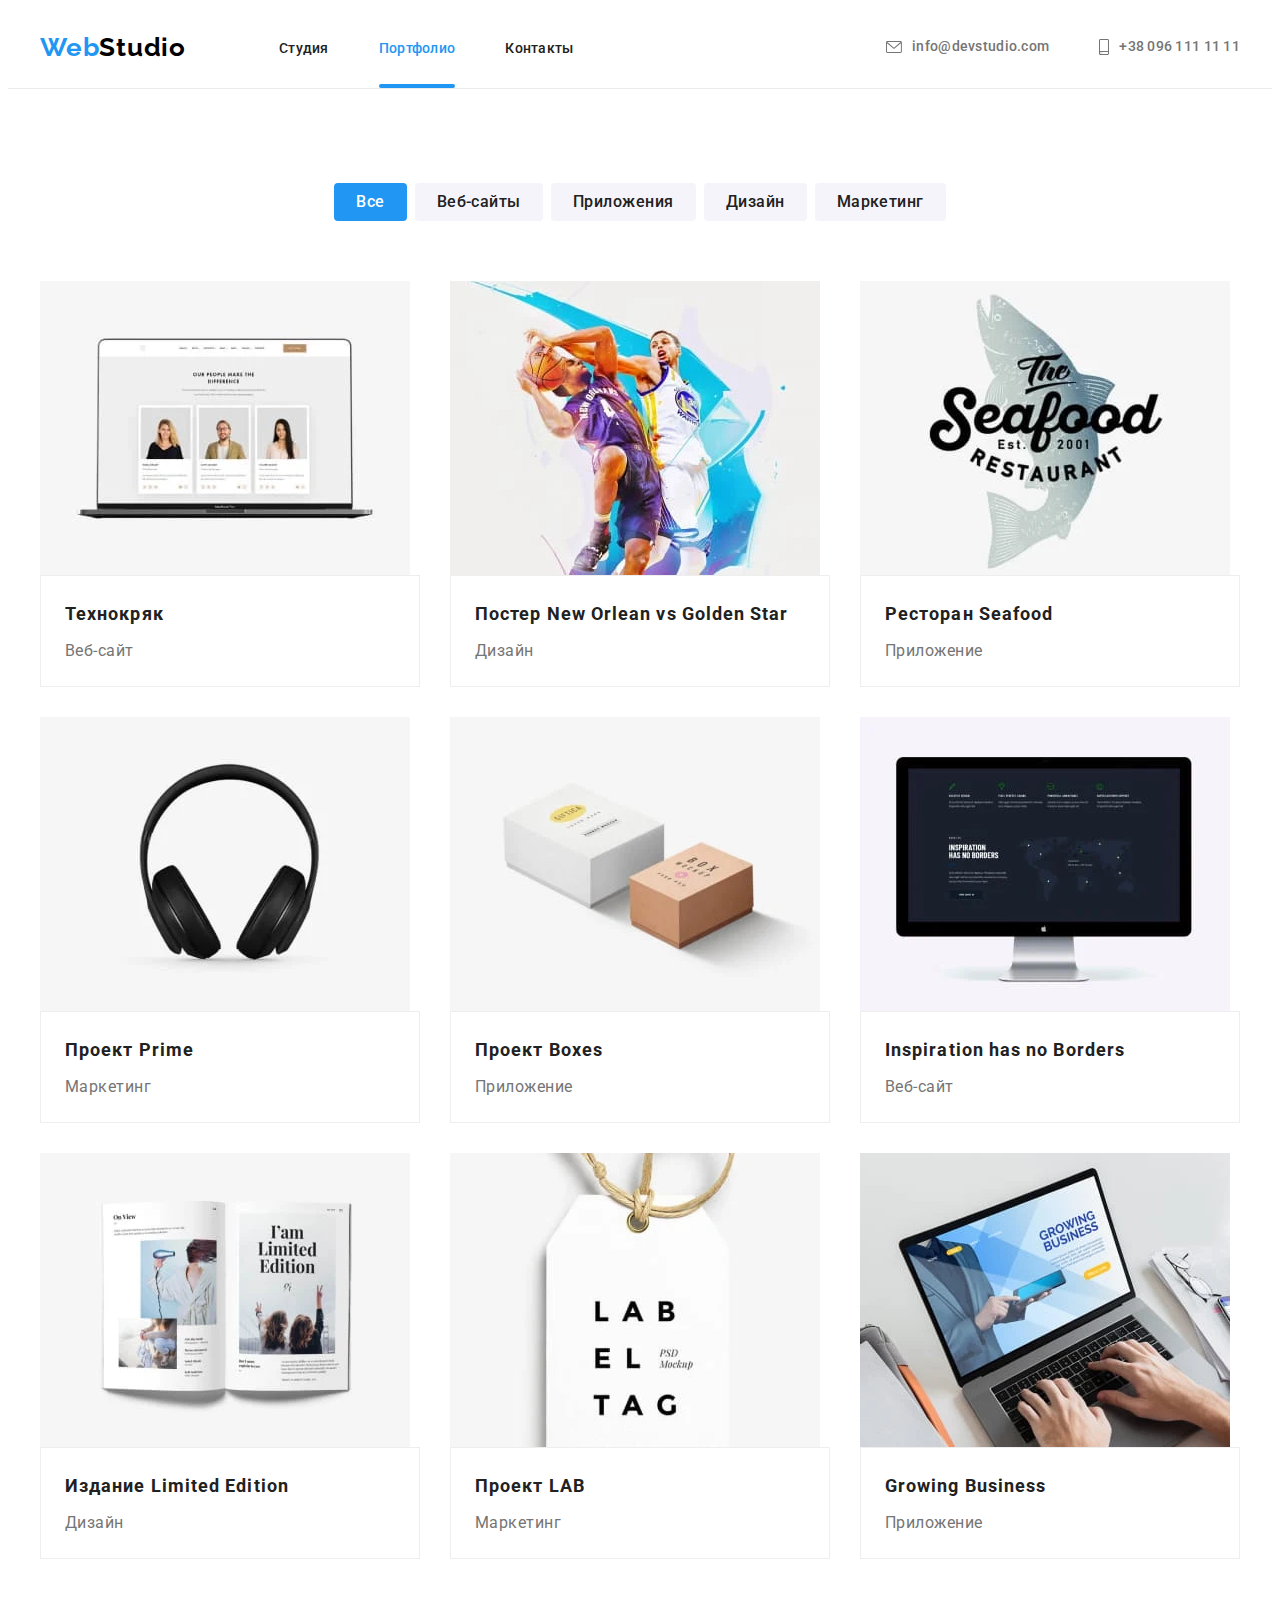
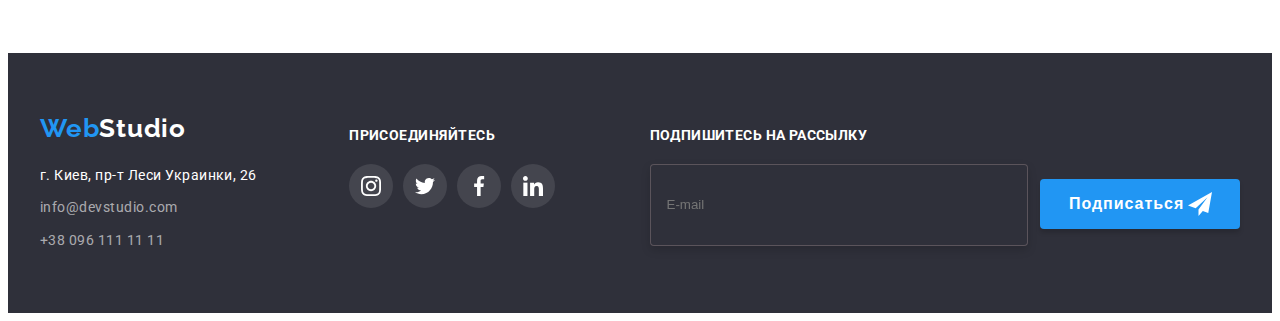
==== commit 14070190: "index.html and portfolio.html pictures refactoring" ====
--- a/portfolio.html
+++ b/portfolio.html
@@ -146,13 +146,58 @@
             <li class="examples-item">
               <a class="examples-link link" href="#">
                 <div class="examples-link-image-wrapper">
-                  <img
-                    class="examples-image"
-                    src="./img/portfolio/technohriak.jpg"
-                    alt="ноутбук с примером вебсайта"
-                    width="370"
-                    height="294"
-                  />
+                  <picture>
+                    <source
+                      media="(min-width: 1200px)"
+                      srcset="
+                        ./images/desktop/portfolio/img.webp 1x,
+                        ./images/desktop/portfolio/img.webp 2x
+                      "
+                    />
+                    <source
+                      media="(min-width: 1200px)"
+                      srcset="
+                        ./images/desktop/portfolio/img.jpg    1x,
+                        ./images/desktop/portfolio/img@2x.jpg 2x
+                      "
+                    />
+
+                    <source
+                      media="(min-width: 768px)"
+                      srcset="
+                        ./images/tablet/portfolio/img.webp    1x,
+                        ./images/tablet/portfolio/img@2x.webp 2x
+                      "
+                    />
+                    <source
+                      media="(min-width: 768px)"
+                      srcset="
+                        ./images/tablet/portfolio/img.jpg    1x,
+                        ./images/tablet/portfolio/img@2x.jpg 2x
+                      "
+                    />
+
+                    <source
+                      media="(min-width: 320px)"
+                      srcset="
+                        ./images/mobile/portfolio/img.webp    1x,
+                        ./images/mobile/portfolio/img@2x.webp 2x
+                      "
+                    />
+                    <source
+                      media="(min-width: 320px)"
+                      srcset="
+                        ./images/mobile/portfolio/img.jpg    1x,
+                        ./images/mobile/portfolio/img@2x.jpg 2x
+                      "
+                    />
+
+                    <img
+                      class="examples-image"
+                      src="./img/portfolio/technohriak.jpg"
+                      alt="ноутбук с примером вебсайта"
+                    />
+                  </picture>
                   <p class="overlay">
                     Технокряк это современная площадка распространения коронавируса. Компании
                     используют эту платформу для цифрового шпионажа и атак на защищённые сервера
@@ -168,13 +213,58 @@
             <li class="examples-item">
               <a class="examples-link link" href="#">
                 <div class="examples-link-image-wrapper">
-                  <img
-                    class="examples-image"
-                    src="./img/portfolio/basketball-poster.jpg"
-                    alt=" постер с игроками играющими баскетбол"
-                    width="370"
-                    height="294"
-                  />
+                  <picture>
+                    <source
+                      media="(min-width: 1200px)"
+                      srcset="
+                        ./images/desktop/portfolio/img-1.webp 1x,
+                        ./images/desktop/portfolio/img-1.webp 2x
+                      "
+                    />
+                    <source
+                      media="(min-width: 1200px)"
+                      srcset="
+                        ./images/desktop/portfolio/img-1.jpg    1x,
+                        ./images/desktop/portfolio/img-1@2x.jpg 2x
+                      "
+                    />
+
+                    <source
+                      media="(min-width: 768px)"
+                      srcset="
+                        ./images/tablet/portfolio/img-1.webp    1x,
+                        ./images/tablet/portfolio/img-1@2x.webp 2x
+                      "
+                    />
+                    <source
+                      media="(min-width: 768px)"
+                      srcset="
+                        ./images/tablet/portfolio/img-1.jpg    1x,
+                        ./images/tablet/portfolio/img-1@2x.jpg 2x
+                      "
+                    />
+
+                    <source
+                      media="(min-width: 320px)"
+                      srcset="
+                        ./images/mobile/portfolio/img-1.webp    1x,
+                        ./images/mobile/portfolio/img-1@2x.webp 2x
+                      "
+                    />
+                    <source
+                      media="(min-width: 320px)"
+                      srcset="
+                        ./images/mobile/portfolio/img-1.jpg    1x,
+                        ./images/mobile/portfolio/img-1@2x.jpg 2x
+                      "
+                    />
+
+                    <img
+                      class="examples-image"
+                      src="./img/portfolio/basketball-poster.jpg"
+                      alt=" постер с игроками играющими баскетбол"
+                    />
+                  </picture>
                   <p class="overlay">
                     Технокряк это современная площадка распространения коронавируса. Компании
                     используют эту платформу для цифрового шпионажа и атак на защищённые сервера
@@ -192,13 +282,58 @@
             <li class="examples-item">
               <a class="examples-link link" href="#">
                 <div class="examples-link-image-wrapper">
-                  <img
-                    class="examples-image"
-                    src="./img/portfolio/seafood.jpg"
-                    alt="логотип ресторана рыбной еды"
-                    width="370"
-                    height="294"
-                  />
+                  <picture>
+                    <source
+                      media="(min-width: 1200px)"
+                      srcset="
+                        ./images/desktop/portfolio/img-2.webp 1x,
+                        ./images/desktop/portfolio/img-2.webp 2x
+                      "
+                    />
+                    <source
+                      media="(min-width: 1200px)"
+                      srcset="
+                        ./images/desktop/portfolio/img-2.jpg    1x,
+                        ./images/desktop/portfolio/img-2@2x.jpg 2x
+                      "
+                    />
+
+                    <source
+                      media="(min-width: 768px)"
+                      srcset="
+                        ./images/tablet/portfolio/img-2.webp    1x,
+                        ./images/tablet/portfolio/img-2@2x.webp 2x
+                      "
+                    />
+                    <source
+                      media="(min-width: 768px)"
+                      srcset="
+                        ./images/tablet/portfolio/img-2.jpg    1x,
+                        ./images/tablet/portfolio/img-2@2x.jpg 2x
+                      "
+                    />
+
+                    <source
+                      media="(min-width: 320px)"
+                      srcset="
+                        ./images/mobile/portfolio/img-2.webp    1x,
+                        ./images/mobile/portfolio/img-2@2x.webp 2x
+                      "
+                    />
+                    <source
+                      media="(min-width: 320px)"
+                      srcset="
+                        ./images/mobile/portfolio/img-2.jpg    1x,
+                        ./images/mobile/portfolio/img-2@2x.jpg 2x
+                      "
+                    />
+
+                    <img
+                      class="examples-image"
+                      src="./img/portfolio/seafood.jpg"
+                      alt="логотип ресторана рыбной еды"
+                    />
+                  </picture>
                   <p class="overlay">
                     Технокряк это современная площадка распространения коронавируса. Компании
                     используют эту платформу для цифрового шпионажа и атак на защищённые сервера
@@ -214,13 +349,58 @@
             <li class="examples-item">
               <a class="examples-link link" href="#">
                 <div class="examples-link-image-wrapper">
-                  <img
-                    class="examples-image"
-                    src="./img/portfolio/prime-project.jpg"
-                    alt="наушники"
-                    width="370"
-                    height="294"
-                  />
+                  <picture>
+                    <source
+                      media="(min-width: 1200px)"
+                      srcset="
+                        ./images/desktop/portfolio/img-3.webp 1x,
+                        ./images/desktop/portfolio/img-3.webp 2x
+                      "
+                    />
+                    <source
+                      media="(min-width: 1200px)"
+                      srcset="
+                        ./images/desktop/portfolio/img-3.jpg    1x,
+                        ./images/desktop/portfolio/img-3@2x.jpg 2x
+                      "
+                    />
+
+                    <source
+                      media="(min-width: 768px)"
+                      srcset="
+                        ./images/tablet/portfolio/img-3.webp    1x,
+                        ./images/tablet/portfolio/img-3@2x.webp 2x
+                      "
+                    />
+                    <source
+                      media="(min-width: 768px)"
+                      srcset="
+                        ./images/tablet/portfolio/img-3.jpg    1x,
+                        ./images/tablet/portfolio/img-3@2x.jpg 2x
+                      "
+                    />
+
+                    <source
+                      media="(min-width: 320px)"
+                      srcset="
+                        ./images/mobile/portfolio/img-3.webp    1x,
+                        ./images/mobile/portfolio/img-3@2x.webp 2x
+                      "
+                    />
+                    <source
+                      media="(min-width: 320px)"
+                      srcset="
+                        ./images/mobile/portfolio/img-3.jpg    1x,
+                        ./images/mobile/portfolio/img-3@2x.jpg 2x
+                      "
+                    />
+
+                    <img
+                      class="examples-image"
+                      src="./img/portfolio/prime-project.jpg"
+                      alt="наушники"
+                    />
+                  </picture>
                   <p class="overlay">
                     Технокряк это современная площадка распространения коронавируса. Компании
                     используют эту платформу для цифрового шпионажа и атак на защищённые сервера
@@ -236,13 +416,58 @@
             <li class="examples-item">
               <a class="examples-link link" href="#">
                 <div class="examples-link-image-wrapper">
-                  <img
-                    class="examples-image"
-                    src="./img/portfolio/boxes-project.jpg"
-                    alt="дизайн коробочек"
-                    width="370"
-                    height="294"
-                  />
+                  <picture>
+                    <source
+                      media="(min-width: 1200px)"
+                      srcset="
+                        ./images/desktop/portfolio/img-4.webp 1x,
+                        ./images/desktop/portfolio/img-4.webp 2x
+                      "
+                    />
+                    <source
+                      media="(min-width: 1200px)"
+                      srcset="
+                        ./images/desktop/portfolio/img-4.jpg    1x,
+                        ./images/desktop/portfolio/img-4@2x.jpg 2x
+                      "
+                    />
+
+                    <source
+                      media="(min-width: 768px)"
+                      srcset="
+                        ./images/tablet/portfolio/img-4.webp    1x,
+                        ./images/tablet/portfolio/img-4@2x.webp 2x
+                      "
+                    />
+                    <source
+                      media="(min-width: 768px)"
+                      srcset="
+                        ./images/tablet/portfolio/img-4.jpg    1x,
+                        ./images/tablet/portfolio/img-4@2x.jpg 2x
+                      "
+                    />
+
+                    <source
+                      media="(min-width: 320px)"
+                      srcset="
+                        ./images/mobile/portfolio/img-4.webp    1x,
+                        ./images/mobile/portfolio/img-4@2x.webp 2x
+                      "
+                    />
+                    <source
+                      media="(min-width: 320px)"
+                      srcset="
+                        ./images/mobile/portfolio/img-4.jpg    1x,
+                        ./images/mobile/portfolio/img-4@2x.jpg 2x
+                      "
+                    />
+
+                    <img
+                      class="examples-image"
+                      src="./img/portfolio/boxes-project.jpg"
+                      alt="дизайн коробочек"
+                    />
+                  </picture>
                   <p class="overlay">
                     Технокряк это современная площадка распространения коронавируса. Компании
                     используют эту платформу для цифрового шпионажа и атак на защищённые сервера
@@ -258,13 +483,58 @@
             <li class="examples-item">
               <a class="examples-link link" href="#">
                 <div class="examples-link-image-wrapper">
-                  <img
-                    class="examples-image"
-                    src="./img/portfolio/ispiration-has-no-borders.jpg"
-                    alt="монитор с примером вебсайта"
-                    width="370"
-                    height="294"
-                  />
+                  <picture>
+                    <source
+                      media="(min-width: 1200px)"
+                      srcset="
+                        ./images/desktop/portfolio/img-5.webp 1x,
+                        ./images/desktop/portfolio/img-5.webp 2x
+                      "
+                    />
+                    <source
+                      media="(min-width: 1200px)"
+                      srcset="
+                        ./images/desktop/portfolio/img-5.jpg    1x,
+                        ./images/desktop/portfolio/img-5@2x.jpg 2x
+                      "
+                    />
+
+                    <source
+                      media="(min-width: 768px)"
+                      srcset="
+                        ./images/tablet/portfolio/img-5.webp    1x,
+                        ./images/tablet/portfolio/img-5@2x.webp 2x
+                      "
+                    />
+                    <source
+                      media="(min-width: 768px)"
+                      srcset="
+                        ./images/tablet/portfolio/img-5.jpg    1x,
+                        ./images/tablet/portfolio/img-5@2x.jpg 2x
+                      "
+                    />
+
+                    <source
+                      media="(min-width: 320px)"
+                      srcset="
+                        ./images/mobile/portfolio/img-5.webp    1x,
+                        ./images/mobile/portfolio/img-5@2x.webp 2x
+                      "
+                    />
+                    <source
+                      media="(min-width: 320px)"
+                      srcset="
+                        ./images/mobile/portfolio/img-5.jpg    1x,
+                        ./images/mobile/portfolio/img-5@2x.jpg 2x
+                      "
+                    />
+
+                    <img
+                      class="examples-image"
+                      src="./img/portfolio/ispiration-has-no-borders.jpg"
+                      alt="монитор с примером вебсайта"
+                    />
+                  </picture>
                   <p class="overlay">
                     Технокряк это современная площадка распространения коронавируса. Компании
                     используют эту платформу для цифрового шпионажа и атак на защищённые сервера
@@ -280,13 +550,58 @@
             <li class="examples-item">
               <a class="examples-link link" href="#">
                 <div class="examples-link-image-wrapper">
-                  <img
-                    class="examples-image"
-                    src="./img/portfolio/limited-edition.jpg"
-                    alt="дизайн издания книги"
-                    width="370"
-                    height="294"
-                  />
+                  <picture>
+                    <source
+                      media="(min-width: 1200px)"
+                      srcset="
+                        ./images/desktop/portfolio/img-6.webp 1x,
+                        ./images/desktop/portfolio/img-6.webp 2x
+                      "
+                    />
+                    <source
+                      media="(min-width: 1200px)"
+                      srcset="
+                        ./images/desktop/portfolio/img-6.jpg    1x,
+                        ./images/desktop/portfolio/img-6@2x.jpg 2x
+                      "
+                    />
+
+                    <source
+                      media="(min-width: 768px)"
+                      srcset="
+                        ./images/tablet/portfolio/img-6.webp    1x,
+                        ./images/tablet/portfolio/img-6@2x.webp 2x
+                      "
+                    />
+                    <source
+                      media="(min-width: 768px)"
+                      srcset="
+                        ./images/tablet/portfolio/img-6.jpg    1x,
+                        ./images/tablet/portfolio/img-6@2x.jpg 2x
+                      "
+                    />
+
+                    <source
+                      media="(min-width: 320px)"
+                      srcset="
+                        ./images/mobile/portfolio/img-6.webp    1x,
+                        ./images/mobile/portfolio/img-6@2x.webp 2x
+                      "
+                    />
+                    <source
+                      media="(min-width: 320px)"
+                      srcset="
+                        ./images/mobile/portfolio/img-6.jpg    1x,
+                        ./images/mobile/portfolio/img-6@2x.jpg 2x
+                      "
+                    />
+
+                    <img
+                      class="examples-image"
+                      src="./img/portfolio/limited-edition.jpg"
+                      alt="дизайн издания книги"
+                    />
+                  </picture>
                   <p class="overlay">
                     Технокряк это современная площадка распространения коронавируса. Компании
                     используют эту платформу для цифрового шпионажа и атак на защищённые сервера
@@ -302,13 +617,58 @@
             <li class="examples-item">
               <a class="examples-link link" href="#">
                 <div class="examples-link-image-wrapper">
-                  <img
-                    class="examples-image"
-                    src="./img/portfolio/lab-project.jpg"
-                    alt="пример дизайна бирки"
-                    width="370"
-                    height="294"
-                  />
+                  <picture>
+                    <source
+                      media="(min-width: 1200px)"
+                      srcset="
+                        ./images/desktop/portfolio/img-7.webp 1x,
+                        ./images/desktop/portfolio/img-7.webp 2x
+                      "
+                    />
+                    <source
+                      media="(min-width: 1200px)"
+                      srcset="
+                        ./images/desktop/portfolio/img-7.jpg    1x,
+                        ./images/desktop/portfolio/img-7@2x.jpg 2x
+                      "
+                    />
+
+                    <source
+                      media="(min-width: 768px)"
+                      srcset="
+                        ./images/tablet/portfolio/img-7.webp    1x,
+                        ./images/tablet/portfolio/img-7@2x.webp 2x
+                      "
+                    />
+                    <source
+                      media="(min-width: 768px)"
+                      srcset="
+                        ./images/tablet/portfolio/img-7.jpg    1x,
+                        ./images/tablet/portfolio/img-7@2x.jpg 2x
+                      "
+                    />
+
+                    <source
+                      media="(min-width: 320px)"
+                      srcset="
+                        ./images/mobile/portfolio/img-7.webp    1x,
+                        ./images/mobile/portfolio/img-7@2x.webp 2x
+                      "
+                    />
+                    <source
+                      media="(min-width: 320px)"
+                      srcset="
+                        ./images/mobile/portfolio/img-7.jpg    1x,
+                        ./images/mobile/portfolio/img-7@2x.jpg 2x
+                      "
+                    />
+
+                    <img
+                      class="examples-image"
+                      src="./img/portfolio/lab-project.jpg"
+                      alt="пример дизайна бирки"
+                    />
+                  </picture>
                   <p class="overlay">
                     Технокряк это современная площадка распространения коронавируса. Компании
                     используют эту платформу для цифрового шпионажа и атак на защищённые сервера
@@ -324,13 +684,58 @@
             <li class="examples-item">
               <a class="examples-link link" href="#">
                 <div class="examples-link-image-wrapper">
-                  <img
-                    class="examples-image"
-                    src="./img/portfolio/growing-business.jpg"
-                    alt="ноутбук с включенным примером приложения на экране"
-                    width="370"
-                    height="294"
-                  />
+                  <picture>
+                    <source
+                      media="(min-width: 1200px)"
+                      srcset="
+                        ./images/desktop/portfolio/img-8.webp 1x,
+                        ./images/desktop/portfolio/img-8.webp 2x
+                      "
+                    />
+                    <source
+                      media="(min-width: 1200px)"
+                      srcset="
+                        ./images/desktop/portfolio/img-8.jpg    1x,
+                        ./images/desktop/portfolio/img-8@2x.jpg 2x
+                      "
+                    />
+
+                    <source
+                      media="(min-width: 768px)"
+                      srcset="
+                        ./images/tablet/portfolio/img-8.webp    1x,
+                        ./images/tablet/portfolio/img-8@2x.webp 2x
+                      "
+                    />
+                    <source
+                      media="(min-width: 768px)"
+                      srcset="
+                        ./images/tablet/portfolio/img-8.jpg    1x,
+                        ./images/tablet/portfolio/img-8@2x.jpg 2x
+                      "
+                    />
+
+                    <source
+                      media="(min-width: 320px)"
+                      srcset="
+                        ./images/mobile/portfolio/img-8.webp    1x,
+                        ./images/mobile/portfolio/img-8@2x.webp 2x
+                      "
+                    />
+                    <source
+                      media="(min-width: 320px)"
+                      srcset="
+                        ./images/mobile/portfolio/img-8.jpg    1x,
+                        ./images/mobile/portfolio/img-8@2x.jpg 2x
+                      "
+                    />
+
+                    <img
+                      class="examples-image"
+                      src="./img/portfolio/growing-business.jpg"
+                      alt="ноутбук с включенным примером приложения на экране"
+                    />
+                  </picture>
                   <p class="overlay">
                     Технокряк это современная площадка распространения коронавируса. Компании
                     используют эту платформу для цифрового шпионажа и атак на защищённые сервера
--- a/css/main.min.css
+++ b/css/main.min.css
@@ -1,2 +1,2 @@
-:root{--main-font: 'Roboto', sans-serif;--secondary-font: 'Raleway', sans-serif;--accent-color: #2196f3;--description-text-color: #757575;--headings-color: #212121;--team-background-color: #f5f4fa;--card-set-gap: 30px}.visually-hidden{position:absolute !important;clip:rect(1px 1px 1px 1px);clip:rect(1px, 1px, 1px, 1px);padding:0 !important;border:0 !important;height:1px !important;width:1px !important;overflow:hidden}body{font-family:var(--main-font);color:var(--description-text-color);background-color:#ffffff}h1,h2,h3,h4,h5,h6,p{margin-top:0;margin-bottom:0}ul,ol{margin-top:0;margin-bottom:0;padding-left:0}img{display:block}.list{list-style:none}.link{text-decoration:none;transition:color 250ms cubic-bezier(0.4, 0, 0.2, 1)}.link.current{color:var(--accent-color)}.section{padding-top:60px;padding-bottom:60px}@media screen and (min-width: 1200px){.section{padding-top:94px;padding-bottom:94px}}.title{font-weight:700;font-size:28px;line-height:1.16;text-align:center;letter-spacing:0.03em;color:var(--headings-color);margin-bottom:30px}@media screen and (min-width: 1200px){.title{margin-bottom:50px;font-size:32px}}.container{width:100%;margin:0 auto;padding-left:15px;padding-right:15px}@media screen and (min-width: 480px){.container{max-width:480px}}@media screen and (min-width: 768px){.container{max-width:768px}}@media screen and (min-width: 1200px){.container{max-width:1200px}}.logo{font-family:var(--secondary-font);font-weight:700;font-size:26px;line-height:1.19;letter-spacing:0.03em;color:#000000;animation-duration:2000ms;animation-delay:2000ms;animation-iteration-count:infinite}.logo__accent{font-family:var(--secondary-font);font-weight:700;font-size:26px;line-height:1.19;letter-spacing:0.03em;color:var(--accent-color)}.logo-text{color:#ffffff}.social-media-content{padding-left:32px;padding-right:32px;padding-bottom:30px}.social-media-list{display:flex;justify-content:center}@media screen and (min-width: 1200px){.social-media-list{justify-content:space-between}}.social-media-item:not(:last-child){margin-right:10px}.social-media-link{display:flex;align-items:center;justify-content:center;width:44px;height:44px;border-radius:50%;background-color:transparent;fill:#afb1b8;transition:background-color 250ms cubic-bezier(0.4, 0, 0.2, 1)}.social-media-link:hover,.social-media-link:focus{fill:#ffffff;background-color:var(--accent-color)}.footer-social-media-image{fill:#ffffff}.footer-social-media-link{background-color:rgba(255,255,255,0.1)}.footer-social-media-link:hover,.footer-social-media-link:focus{fill:#ffffff;background-color:var(--accent-color)}.projects-btn-list{display:flex;flex-wrap:wrap;margin-bottom:50px}@media screen and (min-width: 768px){.projects-btn-list{flex-wrap:nowrap;justify-content:center}}.projects-item{margin-bottom:10px}.projects-item:not(:last-child){margin-right:8px}.projects-btn{font-family:var(--main-font);font-weight:500;font-size:16px;line-height:1.62;text-align:center;letter-spacing:0.03em;cursor:pointer;color:var(--headings-color);background:#f5f4fa;border-radius:4px;border:none;padding:6px 22px 6px 22px;transition:background-color 250ms cubic-bezier(0.4, 0, 0.2, 1),box-shadow 250ms cubic-bezier(0.4, 0, 0.2, 1)}.projects-btn:hover,.projects-btn:focus{background-color:var(--accent-color);color:#ffffff;box-shadow:0px 3px 1px rgba(0,0,0,0.1),0px 1px 2px rgba(0,0,0,0.08),0px 2px 2px rgba(0,0,0,0.12)}.projects-btn.current{background-color:var(--accent-color);color:#ffffff;transition:box-shadow 250ms cubic-bezier(0.4, 0, 0.2, 1)}.backdrop{position:fixed;top:0;left:0;width:100vw;height:100vh;background-color:rgba(0,0,0,0.2);visibility:visible;opacity:1;pointer-events:auto;transition:opacity 250ms cubic-bezier(0.4, 0, 0.2, 1)}.backdrop.is-hidden{visibility:hidden;opacity:0;pointer-events:none}.modal{position:absolute;left:50%;top:50%;width:300px;padding:40px 10px 20px;background-color:#ffffff;transform:translate(-50%, -50%) scale(1);transition:transform 250ms cubic-bezier(0.4, 0, 0.2, 1)}.backdrop.is-hidden .modal{transform:translate(-50%, -50%) scale(1.4)}@media screen and (min-width: 480px){.modal{width:450px;padding:40px}}@media screen and (min-width: 1200px){.modal{width:528px}}.close-button{position:absolute;top:8px;right:8px;background-color:transparent;border-radius:50%;border:1px solid rgba(0,0,0,0.1);cursor:pointer;width:30px;height:30px;padding:5px}.close-button-img{width:18px;height:18px;transition:fill 250ms cubic-bezier(0.4, 0, 0.2, 1)}.close-button:focus .close-button-img,.close-button:hover .close-button-img{fill:var(--accent-color)}.modal-form{display:flex;flex-direction:column}.modal-form-main-txt{font-weight:700;font-size:20px;line-height:1.15;text-align:center;letter-spacing:0.03em;margin-bottom:12px;color:#212121}.modal-form-field{font-weight:400;font-size:12px;line-height:1.16;letter-spacing:0.01em;color:#757575;margin-bottom:10px}.modal-form-textarea{margin-bottom:20px}.modal-form-input{width:100%;height:40px;border:1px solid rgba(33,33,33,0.2);border-radius:4px;padding-left:42px;font-size:16px;outline:none;cursor:pointer;transition:border-color 250ms cubic-bezier(0.4, 0, 0.2, 1)}.modal-form-input:focus{border-color:var(--accent-color)}.modal-form-input:hover{border-color:var(--accent-color)}.modal-form-input-wrapper{position:relative;display:block;margin-top:4px}.modal-form-input-icon{position:absolute;width:18px;height:18px;top:50%;left:12px;transform:translateY(-50%);transition:fill 250ms cubic-bezier(0.4, 0, 0.2, 1)}.modal-form-input:focus+.modal-form-input-icon{fill:var(--accent-color)}.modal-form-input:hover+.modal-form-input-icon{fill:var(--accent-color)}.modal-form-comment{width:100%;height:120px;margin-top:4px;padding:12px 16px;resize:none;border:1px solid rgba(33,33,33,0.2);border-radius:4px;outline:none;cursor:pointer;transition:border-color 250ms cubic-bezier(0.4, 0, 0.2, 1)}.modal-form-comment:focus,.modal-form-comment:hover{border-color:var(--accent-color)}.modal-form-comment::placeholder{color:rgba(117,117,117,0.5)}.modal-form-checkbox-container{display:block;margin-bottom:30px}@media screen and (min-width: 480px){.modal-form-checkbox-container{display:flex}}.modal-form-checkbox-label{display:flex;align-items:center;text-align:center;font-size:12px;line-height:1.71;letter-spacing:0.03em;color:#757575}.modal-form-checkbox-label::before{display:block;content:'';width:16px;height:15px;border:2px solid #000000;border-radius:2px;margin-right:7px;box-shadow:0px 4px 4px rgba(0,0,0,0.25);cursor:pointer}.modal-form-checkbox:checked+.modal-form-checkbox-label::before{background-color:var(--accent-color);background-image:url("../img/icon-check.svg");background-size:contain;border-color:var(--accent-color)}.modal-form-checkbox:focus+.modal-form-checkbox-label::before{border-color:var(--accent-color)}@media screen and (min-width: 1200px){.modal-form-checkbox-label{font-size:14px;margin-left:13px}}.modal-form-label-link{font-size:12px;line-height:1.71;letter-spacing:0.03em;text-decoration-line:underline;color:var(--accent-color)}.modal-form-submit{align-self:center;font-weight:700;font-size:16px;line-height:1.87;width:200px;height:50px;margin:0 auto;cursor:pointer;color:#ffffff;background:var(--accent-color);padding:10px 32px;border-radius:4px;border:none;text-align:center;letter-spacing:0.06em;filter:drop-shadow(0px 4px 4px rgba(0,0,0,0.25))}.header{padding-top:16px;padding-bottom:16px;border-bottom:1px solid #ececec}@media screen and (min-width: 768px){.header{padding-top:20px;padding-bottom:20px}}@media screen and (min-width: 1200px){.header{padding-top:24px;padding-bottom:25px}}@media screen and (min-width: 768px){.header-container{display:flex;align-items:center}}@media screen and (min-width: 768px){.header-logo{margin-right:93px}}.header__contact-container{display:none}@media screen and (min-width: 768px){.header__contact-container{display:flex;margin-left:auto;flex-direction:column}}@media screen and (min-width: 1200px){.header__contact-container{flex-direction:row}}.header__contact-link{display:flex;align-items:center;font-weight:500;font-size:14px;line-height:1.14;letter-spacing:0.02em;color:var(--description-text-color)}.header__contact-link:hover,.header__contact-link:focus{color:var(--accent-color)}.header__contact-link:first-child{margin-bottom:10px}@media screen and (min-width: 1200px){.header__contact-link:first-child{margin-bottom:0}}@media screen and (min-width: 1200px){.header__email{margin-right:50px}}.header__email-icon{margin-right:10px;fill:currentColor}.header__smartphone-icon{margin-right:10px;fill:currentColor}.navigation{display:flex;align-items:center;justify-content:space-between}.menu{display:none;align-items:center}@media screen and (min-width: 768px){.menu{display:flex}}.menu__item:not(:last-child){margin-right:50px}.menu__link{font-weight:500;font-size:14px;line-height:1.14;letter-spacing:0.02em;color:var(--headings-color)}.menu__link.current{position:relative}.menu__link.current::after{content:'';position:absolute;bottom:-32px;left:0;width:100%;height:4px;background-color:var(--accent-color);border-radius:2px}.menu__link:hover,.menu__link:focus{color:var(--accent-color)}@media screen and (min-width: 768px){.mobile-nav{display:none}}.mobile-nav__open{cursor:pointer;background-color:transparent;border:0;padding:0}.mobile-nav__open:hover,.mobile-nav__open:focus{fill:var(--accent-color)}.mobile-nav__hamburger{width:40px;height:40px}.mob-menu{position:fixed;top:0;left:0;background-color:#ffffff;width:100vw;height:100vh;padding-top:48px;padding-bottom:48px;z-index:1000}.mob-menu .container{position:relative;height:100%;display:flex;flex-direction:column;justify-content:space-between}.mob-menu.is-hidden{opacity:0;pointer-events:none;visibility:hidden}.mob-menu__close{position:absolute;top:-28px;right:15px;cursor:pointer;background-color:transparent;border:0;padding:0}.mob-menu__close:hover,.mob-menu__close:focus{fill:var(--accent-color)}.mob-menu__icon{width:40px;height:40px}.mob-menu-list__item:not(:last-child){margin-bottom:32px}.mob-menu-list__link{font-weight:500;font-size:40px;line-height:1.17;text-align:center;letter-spacing:0.02em;color:#212121}.mob-menu-list__link:hover,.mob-menu-list__link:focus{color:var(--accent-color)}.mob-menu-contacts{margin-bottom:64px}.mob-menu-contacts__item{margin-bottom:32px}.mob-menu-contacts__link{font-weight:500;font-size:24px;line-height:1.16;letter-spacing:0.02em;color:#757575}.mob-phone{font-weight:500;font-size:34px;line-height:1.17;letter-spacing:0.02em;color:var(--accent-color)}.mob-menu-media{display:flex;flex-wrap:wrap}.mob-menu-media__item{margin-bottom:10px}.mob-menu-media__item:not(:last-child){display:flex;margin-right:10px}.mob-menu-media__item:not(:last-child)::after{content:'';height:100%;width:1px;display:block;margin-left:10px;background-color:rgba(33,33,33,0.2)}.mob-menu-media__link{font-weight:500;font-size:18px;line-height:1.22;letter-spacing:0.02em;color:var(--accent-color)}.hero{background-image:linear-gradient(rgba(47,48,58,0.4), rgba(47,48,58,0.4)),url(../img/hero/background-image.jpg);background-color:#2f303a;background-size:cover;padding-top:118px;padding-bottom:118px;text-align:center;letter-spacing:0.06em;max-width:1600рх}@media screen and (min-width: 1200px){.hero{padding-top:200px;padding-bottom:200px}}.hero__main-title{margin-bottom:30px;margin-left:auto;margin-right:auto;font-weight:900;font-size:26px;line-height:1.61;text-transform:uppercase;color:#ffffff}@media screen and (min-width: 480px){.hero__main-title{width:360px}}@media screen and (min-width: 1200px){.hero__main-title{width:696px;font-size:44px;line-height:1.36}}.modal-btn{font-weight:700;font-size:16px;line-height:1.87;display:block;margin:0 auto;cursor:pointer;color:#ffffff;background:var(--accent-color);padding:10px 32px;border-radius:4px;border:0}.advantages-list{margin-top:-30px}@media screen and (min-width: 768px){.advantages-list{margin-left:-30px;display:flex;flex-wrap:wrap}}@media screen and (min-width: 1200px){.advantages-list{flex-wrap:nowrap}}.advantages__list-item{margin-top:30px}@media screen and (min-width: 768px){.advantages__list-item{flex-basis:calc((100% - 60px) / 2);margin-left:30px}}@media screen and (min-width: 1200px){.advantages__list-item{flex-basis:calc((100% - 120px) / 4)}}.advantages__image-content{display:flex;justify-content:center;align-items:center;height:120px;margin-bottom:30px;background-color:#f5f4fa}.advantages__image-item{width:64px;height:70px}.advantages__list-item-title{font-weight:700;font-size:14px;line-height:1.14;letter-spacing:0.03em;text-transform:uppercase;color:var(--headings-color);margin-bottom:10px;text-align:center}@media screen and (min-width: 480px){.advantages__list-item-title{text-align:left}}.advantages__list-item-text{font-size:14px;line-height:1.71;letter-spacing:0.03em}.responsibilities{display:none}@media screen and (min-width: 1200px){.responsibilities{display:block}}.duties{padding-top:0}.duties__list{display:flex;margin-top:-30px;margin-left:-30px}.duties__item{flex-basis:calc((100% - 90px) / 3);margin-top:30px;margin-left:30px}.duties__thumb{position:relative}.duties__thumb-description{position:absolute;width:100%;left:0;bottom:0;font-weight:bold;font-size:14px;line-height:1.14;text-align:center;letter-spacing:0.03em;text-transform:uppercase;background-color:rgba(47,48,58,0.8);color:#ffffff;padding-top:27px;padding-bottom:27px}.team{background:var(--team-background-color)}@media screen and (min-width: 768px){.team-list{margin-top:-30px;display:flex;flex-wrap:wrap;justify-content:center;margin-left:-30px}}.team-list-item{box-shadow:0px 1px 3px rgba(0,0,0,0.12),0px 1px 1px rgba(0,0,0,0.14),0px 2px 1px rgba(0,0,0,0.2);border-radius:0px 0px 4px 4px;margin-top:30px}@media screen and (min-width: 768px){.team-list-item{flex-basis:calc((100% - 120px) / 4);margin-left:30px}}.team-image{width:100%;height:100%}@media screen and (min-width: 768px){.team-image{width:354px;height:374px}}@media screen and (min-width: 1200px){.team-image{width:270px;height:260px}}.team-section-content{padding-top:var(--card-set-gap);padding-left:32px;padding-right:32px;padding-bottom:var(--card-set-gap);background-color:#ffffff}.team-subtitle{font-weight:500;font-size:16px;line-height:1.18;text-align:center;letter-spacing:0.03em;color:var(--headings-color);margin-bottom:10px}.team-text{font-size:16px;line-height:1.18;text-align:center;letter-spacing:0.03em;margin-bottom:16px}.clients-section{padding-top:60px;padding-bottom:60px}@media screen and (min-width: 1200px){.clients-section{padding-top:94px;padding-bottom:94px}}.our-clients-list{margin-bottom:-30px;margin-left:-30px;display:flex;flex-wrap:wrap;justify-content:center}.our-clients-item{margin-bottom:30px;margin-left:30px;flex-basis:calc((100% - 60px) / 2)}@media screen and (min-width: 768px){.our-clients-item{flex-basis:auto}}.our-clients-link{display:flex;justify-content:center;align-items:center;width:130px;height:92px;border-radius:3px;border:1px solid #afb1b8;transition:filter 250ms cubic-bezier(0.4, 0, 0.2, 1)}.our-clients-link:hover,.our-clients-link:focus{filter:drop-shadow(0px 4px 4px rgba(0,0,0,0.25));border-color:var(--accent-color)}@media screen and (min-width: 480px){.our-clients-link{width:100%}}@media screen and (min-width: 768px){.our-clients-link{width:226px}}@media screen and (min-width: 1200px){.our-clients-link{width:170px}}.our-clients-image{fill:#afb1b8}.our-clients-link:hover .our-clients-image,.our-clients-link:focus .our-clients-image{fill:var(--accent-color)}.footer{background:#2f303a;padding-top:60px;padding-bottom:60px;letter-spacing:0.03em;text-align:center}@media screen and (min-width: 1200px){.footer{text-align:left}}.footer-content{display:block}@media screen and (min-width: 768px){.footer-content{display:flex;flex-wrap:wrap}}@media screen and (min-width: 1200px){.footer-content{flex-wrap:nowrap}}.footer-address-container{margin-bottom:60px}@media screen and (min-width: 768px){.footer-address-container{flex-basis:50%}}@media screen and (min-width: 1200px){.footer-address-container{margin-right:70px;margin-bottom:0;flex-basis:auto}}.footer-social-media-content{margin-bottom:60px}@media screen and (min-width: 768px){.footer-social-media-content{flex-basis:50%;padding-top:5px}}@media screen and (min-width: 1200px){.footer-social-media-content{margin-bottom:0;padding-top:15px;flex-basis:auto}}.footer-social-media-text{font-weight:700;font-size:14px;line-height:1.14;text-transform:uppercase;color:#ffffff;margin-bottom:20px}.footer-link{font-style:normal;font-weight:400;font-size:14px;line-height:1.71;color:rgba(255,255,255,0.6)}.footer-link.address{color:#ffffff;margin-bottom:9px}.footer-link:hover,.footer-link:focus{color:#ffffff}.footer-logo{display:block;margin-bottom:20px}@media screen and (min-width: 1200px){.footer-logo{margin-right:93px}}.footer-item:not(:last-child){margin-bottom:9px}.footer-form-content{margin-left:auto}@media screen and (min-width: 768px){.footer-form-content{flex-basis:100%}}@media screen and (min-width: 1200px){.footer-form-content{flex-basis:auto}}.footer-form-head{font-weight:700;font-size:14px;line-height:1.14;letter-spacing:0.03em;text-transform:uppercase;color:#ffffff;margin-bottom:20px;padding-top:15px}.footer-form-input{border:1px solid rgba(255,255,255,0.3);filter:drop-shadow(0px 4px 4px rgba(0,0,0,0.15));border-radius:4px;width:100%;height:50px;padding-left:16px;padding-top:15px;padding-bottom:15px;margin-right:8px;margin-bottom:20px;background-color:#2f303a;border-color:rgba(197,170,170,0.3);color:#ffffff;transition:border-color 250ms cubic-bezier(0.4, 0, 0.2, 1);outline:none}.footer-form-input:focus{border-color:rgba(255,255,255,0.973)}.footer-form-input:focus::placeholder{align-items:center;letter-spacing:0.03em;color:rgba(255,255,255,0.6)}@media screen and (min-width: 768px){.footer-form-input{width:450px}}@media screen and (min-width: 1200px){.footer-form-input{width:358px;margin-bottom:0}}.footer-form-btn{position:relative;margin:0 auto;display:block;background:var(--accent-color);box-shadow:0px 4px 4px rgba(0,0,0,0.15);border-radius:4px;border:none;width:200px;height:50px;cursor:pointer;font-weight:700;font-size:16px;line-height:1.87;color:#ffffff;align-items:center;text-align:left;letter-spacing:0.06em;padding-left:29px;padding-top:10px;padding-bottom:10px}@media screen and (min-width: 1200px){.footer-form-btn{display:inline}}.footer-form-btn-icon{position:absolute;top:13px;right:28px;width:24px;height:24px;fill:#ffffff}.examples-heading{font-weight:700;font-size:18px;line-height:2;letter-spacing:0.06em;color:var(--headings-color);margin-bottom:4px}.examples-text{font-size:16px;line-height:1.87;letter-spacing:0.03em;color:var(--description-text-color)}.examples-list{margin-left:-30px}@media screen and (min-width: 768px){.examples-list{display:flex;flex-wrap:wrap;margin-top:-30px}}.examples-item{margin-top:30px;margin-left:30px;flex-basis:calc((100% - 90px) / 3);background-color:#ffffff;transition:filter 250ms cubic-bezier(0.4, 0, 0.2, 1)}.examples-item:hover{filter:drop-shadow(0px 4px 4px rgba(0,0,0,0.25))}.examples-image{width:100%;height:100%}@media screen and (min-width: 768px){.examples-image{width:354px;height:294px}}@media screen and (min-width: 1200px){.examples-image{width:370px}}.examples-text-content{border:1px solid #eeeeee;padding:20px 24px}.examples-link{display:block;position:relative}.examples-link-image-wrapper{position:relative;overflow:hidden}.overlay{position:absolute;top:0;left:0;background-color:rgba(33,150,243,0.9);font-size:18px;line-height:1.56;letter-spacing:0.03em;color:#ffffff;padding:77px 24px;height:100%;width:100%;overflow:auto;transform:translateY(100%);transition:transform 250ms cubic-bezier(0.4, 0, 0.2, 1)}.examples-link:hover .overlay,.examples-link:focus .overlay{transform:translateY(0)}@media screen and (min-width: 768px){.overlay{padding:49px 24px}}@media screen and (min-width: 1200px){.overlay{padding:63px 24px}}
+:root{--main-font: 'Roboto', sans-serif;--secondary-font: 'Raleway', sans-serif;--accent-color: #2196f3;--description-text-color: #757575;--headings-color: #212121;--team-background-color: #f5f4fa;--card-set-gap: 30px}.visually-hidden{position:absolute !important;clip:rect(1px 1px 1px 1px);clip:rect(1px, 1px, 1px, 1px);padding:0 !important;border:0 !important;height:1px !important;width:1px !important;overflow:hidden}body{font-family:var(--main-font);color:var(--description-text-color);background-color:#ffffff}h1,h2,h3,h4,h5,h6,p{margin-top:0;margin-bottom:0}ul,ol{margin-top:0;margin-bottom:0;padding-left:0}img{display:block}.list{list-style:none}.link{text-decoration:none;transition:color 250ms cubic-bezier(0.4, 0, 0.2, 1)}.link.current{color:var(--accent-color)}.section{padding-top:60px;padding-bottom:60px}@media screen and (min-width: 1200px){.section{padding-top:94px;padding-bottom:94px}}.title{font-weight:700;font-size:28px;line-height:1.16;text-align:center;letter-spacing:0.03em;color:var(--headings-color);margin-bottom:30px}@media screen and (min-width: 1200px){.title{margin-bottom:50px;font-size:32px}}.container{width:100%;margin:0 auto;padding-left:15px;padding-right:15px}@media screen and (min-width: 480px){.container{max-width:480px}}@media screen and (min-width: 768px){.container{max-width:768px}}@media screen and (min-width: 1200px){.container{max-width:1200px}}.logo{font-family:var(--secondary-font);font-weight:700;font-size:26px;line-height:1.19;letter-spacing:0.03em;color:#000000;animation-duration:2000ms;animation-delay:2000ms;animation-iteration-count:infinite}.logo__accent{font-family:var(--secondary-font);font-weight:700;font-size:26px;line-height:1.19;letter-spacing:0.03em;color:var(--accent-color)}.logo-text{color:#ffffff}.social-media-content{padding-left:32px;padding-right:32px;padding-bottom:30px}.social-media-list{display:flex;justify-content:center}@media screen and (min-width: 1200px){.social-media-list{justify-content:space-between}}.social-media-item:not(:last-child){margin-right:10px}.social-media-link{display:flex;align-items:center;justify-content:center;width:44px;height:44px;border-radius:50%;background-color:transparent;fill:#afb1b8;transition:background-color 250ms cubic-bezier(0.4, 0, 0.2, 1)}.social-media-link:hover,.social-media-link:focus{fill:#ffffff;background-color:var(--accent-color)}.footer-social-media-image{fill:#ffffff}.footer-social-media-link{background-color:rgba(255,255,255,0.1)}.footer-social-media-link:hover,.footer-social-media-link:focus{fill:#ffffff;background-color:var(--accent-color)}.projects-btn-list{display:flex;flex-wrap:wrap;margin-bottom:50px}@media screen and (min-width: 768px){.projects-btn-list{flex-wrap:nowrap;justify-content:center}}.projects-item{margin-bottom:10px}.projects-item:not(:last-child){margin-right:8px}.projects-btn{font-family:var(--main-font);font-weight:500;font-size:16px;line-height:1.62;text-align:center;letter-spacing:0.03em;cursor:pointer;color:var(--headings-color);background:#f5f4fa;border-radius:4px;border:none;padding:6px 22px 6px 22px;transition:background-color 250ms cubic-bezier(0.4, 0, 0.2, 1),box-shadow 250ms cubic-bezier(0.4, 0, 0.2, 1)}.projects-btn:hover,.projects-btn:focus{background-color:var(--accent-color);color:#ffffff;box-shadow:0px 3px 1px rgba(0,0,0,0.1),0px 1px 2px rgba(0,0,0,0.08),0px 2px 2px rgba(0,0,0,0.12)}.projects-btn.current{background-color:var(--accent-color);color:#ffffff;transition:box-shadow 250ms cubic-bezier(0.4, 0, 0.2, 1)}.backdrop{position:fixed;top:0;left:0;width:100vw;height:100vh;background-color:rgba(0,0,0,0.2);visibility:visible;opacity:1;pointer-events:auto;transition:opacity 250ms cubic-bezier(0.4, 0, 0.2, 1)}.backdrop.is-hidden{visibility:hidden;opacity:0;pointer-events:none}.modal{position:absolute;left:50%;top:50%;width:300px;padding:40px 10px 20px;background-color:#ffffff;transform:translate(-50%, -50%) scale(1);transition:transform 250ms cubic-bezier(0.4, 0, 0.2, 1)}.backdrop.is-hidden .modal{transform:translate(-50%, -50%) scale(1.4)}@media screen and (min-width: 480px){.modal{width:450px;padding:40px}}@media screen and (min-width: 1200px){.modal{width:528px}}.close-button{position:absolute;top:8px;right:8px;background-color:transparent;border-radius:50%;border:1px solid rgba(0,0,0,0.1);cursor:pointer;width:30px;height:30px;padding:5px}.close-button-img{width:18px;height:18px;transition:fill 250ms cubic-bezier(0.4, 0, 0.2, 1)}.close-button:focus .close-button-img,.close-button:hover .close-button-img{fill:var(--accent-color)}.modal-form{display:flex;flex-direction:column}.modal-form-main-txt{font-weight:700;font-size:20px;line-height:1.15;text-align:center;letter-spacing:0.03em;margin-bottom:12px;color:#212121}.modal-form-field{font-weight:400;font-size:12px;line-height:1.16;letter-spacing:0.01em;color:#757575;margin-bottom:10px}.modal-form-textarea{margin-bottom:20px}.modal-form-input{width:100%;height:40px;border:1px solid rgba(33,33,33,0.2);border-radius:4px;padding-left:42px;font-size:16px;outline:none;cursor:pointer;transition:border-color 250ms cubic-bezier(0.4, 0, 0.2, 1)}.modal-form-input:focus{border-color:var(--accent-color)}.modal-form-input:hover{border-color:var(--accent-color)}.modal-form-input-wrapper{position:relative;display:block;margin-top:4px}.modal-form-input-icon{position:absolute;width:18px;height:18px;top:50%;left:12px;transform:translateY(-50%);transition:fill 250ms cubic-bezier(0.4, 0, 0.2, 1)}.modal-form-input:focus+.modal-form-input-icon{fill:var(--accent-color)}.modal-form-input:hover+.modal-form-input-icon{fill:var(--accent-color)}.modal-form-comment{width:100%;height:120px;margin-top:4px;padding:12px 16px;resize:none;border:1px solid rgba(33,33,33,0.2);border-radius:4px;outline:none;cursor:pointer;transition:border-color 250ms cubic-bezier(0.4, 0, 0.2, 1)}.modal-form-comment:focus,.modal-form-comment:hover{border-color:var(--accent-color)}.modal-form-comment::placeholder{color:rgba(117,117,117,0.5)}.modal-form-checkbox-container{display:block;margin-bottom:30px}@media screen and (min-width: 480px){.modal-form-checkbox-container{display:flex}}.modal-form-checkbox-label{display:flex;align-items:center;text-align:center;font-size:12px;line-height:1.71;letter-spacing:0.03em;color:#757575}.modal-form-checkbox-label::before{display:block;content:'';width:16px;height:15px;border:2px solid #000000;border-radius:2px;margin-right:7px;box-shadow:0px 4px 4px rgba(0,0,0,0.25);cursor:pointer}.modal-form-checkbox:checked+.modal-form-checkbox-label::before{background-color:var(--accent-color);background-image:url("../img/icon-check.svg");background-size:contain;border-color:var(--accent-color)}.modal-form-checkbox:focus+.modal-form-checkbox-label::before{border-color:var(--accent-color)}@media screen and (min-width: 1200px){.modal-form-checkbox-label{font-size:14px;margin-left:13px}}.modal-form-label-link{font-size:12px;line-height:1.71;letter-spacing:0.03em;text-decoration-line:underline;color:var(--accent-color)}.modal-form-submit{align-self:center;font-weight:700;font-size:16px;line-height:1.87;width:200px;height:50px;margin:0 auto;cursor:pointer;color:#ffffff;background:var(--accent-color);padding:10px 32px;border-radius:4px;border:none;text-align:center;letter-spacing:0.06em;filter:drop-shadow(0px 4px 4px rgba(0,0,0,0.25))}.header{padding-top:16px;padding-bottom:16px;border-bottom:1px solid #ececec}@media screen and (min-width: 768px){.header{padding-top:20px;padding-bottom:20px}}@media screen and (min-width: 1200px){.header{padding-top:24px;padding-bottom:25px}}@media screen and (min-width: 768px){.header-container{display:flex;align-items:center}}@media screen and (min-width: 768px){.header-logo{margin-right:93px}}.header__contact-container{display:none}@media screen and (min-width: 768px){.header__contact-container{display:flex;margin-left:auto;flex-direction:column}}@media screen and (min-width: 1200px){.header__contact-container{flex-direction:row}}.header__contact-link{display:flex;align-items:center;font-weight:500;font-size:14px;line-height:1.14;letter-spacing:0.02em;color:var(--description-text-color)}.header__contact-link:hover,.header__contact-link:focus{color:var(--accent-color)}.header__contact-link:first-child{margin-bottom:10px}@media screen and (min-width: 1200px){.header__contact-link:first-child{margin-bottom:0}}@media screen and (min-width: 1200px){.header__email{margin-right:50px}}.header__email-icon{margin-right:10px;fill:currentColor}.header__smartphone-icon{margin-right:10px;fill:currentColor}.navigation{display:flex;align-items:center;justify-content:space-between}.menu{display:none;align-items:center}@media screen and (min-width: 768px){.menu{display:flex}}.menu__item:not(:last-child){margin-right:50px}.menu__link{font-weight:500;font-size:14px;line-height:1.14;letter-spacing:0.02em;color:var(--headings-color)}.menu__link.current{position:relative}.menu__link.current::after{content:'';position:absolute;bottom:-32px;left:0;width:100%;height:4px;background-color:var(--accent-color);border-radius:2px}.menu__link:hover,.menu__link:focus{color:var(--accent-color)}@media screen and (min-width: 768px){.mobile-nav{display:none}}.mobile-nav__open{cursor:pointer;background-color:transparent;border:0;padding:0}.mobile-nav__open:hover,.mobile-nav__open:focus{fill:var(--accent-color)}.mobile-nav__hamburger{width:40px;height:40px}.mob-menu{position:fixed;top:0;left:0;background-color:#ffffff;width:100vw;height:100vh;padding-top:48px;padding-bottom:48px;z-index:1000}.mob-menu .container{position:relative;height:100%;display:flex;flex-direction:column;justify-content:space-between}.mob-menu.is-hidden{opacity:0;pointer-events:none;visibility:hidden}.mob-menu__close{position:absolute;top:-28px;right:15px;cursor:pointer;background-color:transparent;border:0;padding:0}.mob-menu__close:hover,.mob-menu__close:focus{fill:var(--accent-color)}.mob-menu__icon{width:40px;height:40px}.mob-menu-list__item:not(:last-child){margin-bottom:32px}.mob-menu-list__link{font-weight:500;font-size:40px;line-height:1.17;text-align:center;letter-spacing:0.02em;color:#212121}.mob-menu-list__link:hover,.mob-menu-list__link:focus{color:var(--accent-color)}.mob-menu-contacts{margin-bottom:64px}.mob-menu-contacts__item{margin-bottom:32px}.mob-menu-contacts__link{font-weight:500;font-size:24px;line-height:1.16;letter-spacing:0.02em;color:#757575}.mob-phone{font-weight:500;font-size:34px;line-height:1.17;letter-spacing:0.02em;color:var(--accent-color)}.mob-menu-media{display:flex;flex-wrap:wrap}.mob-menu-media__item{margin-bottom:10px}.mob-menu-media__item:not(:last-child){display:flex;margin-right:10px}.mob-menu-media__item:not(:last-child)::after{content:'';height:100%;width:1px;display:block;margin-left:10px;background-color:rgba(33,33,33,0.2)}.mob-menu-media__link{font-weight:500;font-size:18px;line-height:1.22;letter-spacing:0.02em;color:var(--accent-color)}.hero{background-image:linear-gradient(rgba(47,48,58,0.4), rgba(47,48,58,0.4)),url(../images/mobile/bg-main.jpg);background-color:#2f303a;background-size:cover;padding-top:118px;padding-bottom:118px;text-align:center;letter-spacing:0.06em;max-width:1600рх}@media screen and (min-width: 1200px){.hero{padding-top:200px;padding-bottom:200px}}@media (min-device-pixel-ratio: 2) and (min-width: 280px), (min-resolution: 192dpi) and (min-width: 280px), (min-resolution: 2dppx) and (min-resolution: 280px){.hero{background-image:linear-gradient(rgba(47,48,58,0.4), rgba(47,48,58,0.4)),url(../images/mobile/bg-main@2x.jpg)}}@media screen and (min-width: 768px){.hero{background-image:linear-gradient(rgba(47,48,58,0.4), rgba(47,48,58,0.4)),url(..images/tablet/bg-main.jpg)}}@media (min-device-pixel-ratio: 2) and (min-width: 768px), (min-resolution: 192dpi) and (min-width: 768px), (min-resolution: 2dppx) and (min-resolution: 768px){.hero{background-image:linear-gradient(rgba(47,48,58,0.4), rgba(47,48,58,0.4)),url(../images/tablet/bg-main@2x.jpg)}}@media screen and (min-width: 1200px){.hero{background-image:linear-gradient(rgba(47,48,58,0.4), rgba(47,48,58,0.4)),url(../images/desktop/bg-main.jpg)}}@media (min-device-pixel-ratio: 2) and (min-width: 1200px), (min-resolution: 192dpi) and (min-width: 1200px), (min-resolution: 2dppx) and (min-resolution: 1200px){.hero{background-image:linear-gradient(rgba(47,48,58,0.4), rgba(47,48,58,0.4)),url(../images/desktop/bg-main@2x.jpg)}}.hero__main-title{margin-bottom:30px;margin-left:auto;margin-right:auto;font-weight:900;font-size:26px;line-height:1.61;text-transform:uppercase;color:#ffffff}@media screen and (min-width: 480px){.hero__main-title{width:360px}}@media screen and (min-width: 1200px){.hero__main-title{width:696px;font-size:44px;line-height:1.36}}.modal-btn{font-weight:700;font-size:16px;line-height:1.87;display:block;margin:0 auto;cursor:pointer;color:#ffffff;background:var(--accent-color);padding:10px 32px;border-radius:4px;border:0}.advantages-list{margin-top:-30px}@media screen and (min-width: 768px){.advantages-list{margin-left:-30px;display:flex;flex-wrap:wrap}}@media screen and (min-width: 1200px){.advantages-list{flex-wrap:nowrap}}.advantages__list-item{margin-top:30px}@media screen and (min-width: 768px){.advantages__list-item{flex-basis:calc((100% - 60px) / 2);margin-left:30px}}@media screen and (min-width: 1200px){.advantages__list-item{flex-basis:calc((100% - 120px) / 4)}}.advantages__image-content{display:flex;justify-content:center;align-items:center;height:120px;margin-bottom:30px;background-color:#f5f4fa}.advantages__image-item{width:64px;height:70px}.advantages__list-item-title{font-weight:700;font-size:14px;line-height:1.14;letter-spacing:0.03em;text-transform:uppercase;color:var(--headings-color);margin-bottom:10px;text-align:center}@media screen and (min-width: 480px){.advantages__list-item-title{text-align:left}}.advantages__list-item-text{font-size:14px;line-height:1.71;letter-spacing:0.03em}.responsibilities{display:none}@media screen and (min-width: 1200px){.responsibilities{display:block}}.duties{padding-top:0}.duties__list{display:flex;margin-top:-30px;margin-left:-30px}.duties__item{flex-basis:calc((100% - 90px) / 3);margin-top:30px;margin-left:30px}.duties__thumb{position:relative}.duties__thumb-description{position:absolute;width:100%;left:0;bottom:0;font-weight:bold;font-size:14px;line-height:1.14;text-align:center;letter-spacing:0.03em;text-transform:uppercase;background-color:rgba(47,48,58,0.8);color:#ffffff;padding-top:27px;padding-bottom:27px}.team{background:var(--team-background-color)}@media screen and (min-width: 768px){.team-list{margin-top:-30px;display:flex;flex-wrap:wrap;justify-content:center;margin-left:-30px}}.team-list-item{box-shadow:0px 1px 3px rgba(0,0,0,0.12),0px 1px 1px rgba(0,0,0,0.14),0px 2px 1px rgba(0,0,0,0.2);border-radius:0px 0px 4px 4px;margin-top:30px}@media screen and (min-width: 768px){.team-list-item{flex-basis:calc((100% - 120px) / 4);margin-left:30px}}.team-image{width:100%;height:100%}@media screen and (min-width: 768px){.team-image{width:354px;height:374px}}@media screen and (min-width: 1200px){.team-image{width:270px;height:260px}}.team-section-content{padding-top:var(--card-set-gap);padding-left:32px;padding-right:32px;padding-bottom:var(--card-set-gap);background-color:#ffffff}.team-subtitle{font-weight:500;font-size:16px;line-height:1.18;text-align:center;letter-spacing:0.03em;color:var(--headings-color);margin-bottom:10px}.team-text{font-size:16px;line-height:1.18;text-align:center;letter-spacing:0.03em;margin-bottom:16px}.clients-section{padding-top:60px;padding-bottom:60px}@media screen and (min-width: 1200px){.clients-section{padding-top:94px;padding-bottom:94px}}.our-clients-list{margin-bottom:-30px;margin-left:-30px;display:flex;flex-wrap:wrap;justify-content:center}.our-clients-item{margin-bottom:30px;margin-left:30px}@media screen and (min-width: 480px){.our-clients-item{flex-basis:calc((100% - 60px) / 2)}}@media screen and (min-width: 768px){.our-clients-item{flex-basis:auto}}.our-clients-link{display:flex;justify-content:center;align-items:center;width:130px;height:92px;border-radius:3px;border:1px solid #afb1b8;transition:filter 250ms cubic-bezier(0.4, 0, 0.2, 1)}.our-clients-link:hover,.our-clients-link:focus{filter:drop-shadow(0px 4px 4px rgba(0,0,0,0.25));border-color:var(--accent-color)}@media screen and (min-width: 480px){.our-clients-link{width:100%}}@media screen and (min-width: 768px){.our-clients-link{width:226px}}@media screen and (min-width: 1200px){.our-clients-link{width:170px}}.our-clients-image{fill:#afb1b8}.our-clients-link:hover .our-clients-image,.our-clients-link:focus .our-clients-image{fill:var(--accent-color)}.footer{background:#2f303a;padding-top:60px;padding-bottom:60px;letter-spacing:0.03em;text-align:center}@media screen and (min-width: 1200px){.footer{text-align:left}}.footer-content{display:block}@media screen and (min-width: 768px){.footer-content{display:flex;flex-wrap:wrap}}@media screen and (min-width: 1200px){.footer-content{flex-wrap:nowrap}}.footer-address-container{margin-bottom:60px}@media screen and (min-width: 768px){.footer-address-container{flex-basis:50%}}@media screen and (min-width: 1200px){.footer-address-container{margin-right:70px;margin-bottom:0;flex-basis:auto}}.footer-social-media-content{margin-bottom:60px}@media screen and (min-width: 768px){.footer-social-media-content{flex-basis:50%;padding-top:5px}}@media screen and (min-width: 1200px){.footer-social-media-content{margin-bottom:0;padding-top:15px;flex-basis:auto}}.footer-social-media-text{font-weight:700;font-size:14px;line-height:1.14;text-transform:uppercase;color:#ffffff;margin-bottom:20px}.footer-link{font-style:normal;font-weight:400;font-size:14px;line-height:1.71;color:rgba(255,255,255,0.6)}.footer-link.address{color:#ffffff;margin-bottom:9px}.footer-link:hover,.footer-link:focus{color:#ffffff}.footer-logo{display:block;margin-bottom:20px}@media screen and (min-width: 1200px){.footer-logo{margin-right:93px}}.footer-item:not(:last-child){margin-bottom:9px}.footer-form-content{margin-left:auto}@media screen and (min-width: 768px){.footer-form-content{flex-basis:100%}}@media screen and (min-width: 1200px){.footer-form-content{flex-basis:auto}}.footer-form-head{font-weight:700;font-size:14px;line-height:1.14;letter-spacing:0.03em;text-transform:uppercase;color:#ffffff;margin-bottom:20px;padding-top:15px}.footer-form-input{border:1px solid rgba(255,255,255,0.3);filter:drop-shadow(0px 4px 4px rgba(0,0,0,0.15));border-radius:4px;width:100%;height:50px;padding-left:16px;padding-top:15px;padding-bottom:15px;margin-right:8px;margin-bottom:20px;background-color:#2f303a;border-color:rgba(197,170,170,0.3);color:#ffffff;transition:border-color 250ms cubic-bezier(0.4, 0, 0.2, 1);outline:none}.footer-form-input:focus{border-color:rgba(255,255,255,0.973)}.footer-form-input:focus::placeholder{align-items:center;letter-spacing:0.03em;color:rgba(255,255,255,0.6)}@media screen and (min-width: 768px){.footer-form-input{width:450px}}@media screen and (min-width: 1200px){.footer-form-input{width:358px;margin-bottom:0}}.footer-form-btn{position:relative;margin:0 auto;display:block;background:var(--accent-color);box-shadow:0px 4px 4px rgba(0,0,0,0.15);border-radius:4px;border:none;width:200px;height:50px;cursor:pointer;font-weight:700;font-size:16px;line-height:1.87;color:#ffffff;align-items:center;text-align:left;letter-spacing:0.06em;padding-left:29px;padding-top:10px;padding-bottom:10px}@media screen and (min-width: 1200px){.footer-form-btn{display:inline}}.footer-form-btn-icon{position:absolute;top:13px;right:28px;width:24px;height:24px;fill:#ffffff}.examples-heading{font-weight:700;font-size:18px;line-height:2;letter-spacing:0.06em;color:var(--headings-color);margin-bottom:4px}.examples-text{font-size:16px;line-height:1.87;letter-spacing:0.03em;color:var(--description-text-color)}.examples-list{margin-left:-30px}@media screen and (min-width: 768px){.examples-list{display:flex;flex-wrap:wrap;margin-top:-30px}}.examples-item{margin-top:30px;margin-left:30px;background-color:#ffffff;transition:filter 250ms cubic-bezier(0.4, 0, 0.2, 1)}.examples-item:hover{filter:drop-shadow(0px 4px 4px rgba(0,0,0,0.25))}@media screen and (min-width: 768px){.examples-item{flex-basis:calc((100% - 60px) / 2)}}@media screen and (min-width: 1200px){.examples-item{flex-basis:calc((100% - 90px) / 3)}}.examples-image{width:100%;height:100%}@media screen and (min-width: 768px){.examples-image{width:354px;height:294px}}@media screen and (min-width: 1200px){.examples-image{width:370px}}.examples-text-content{border:1px solid #eeeeee;padding:20px 24px}@media screen and (min-width: 768px){.examples-text-content{min-height:146px}}@media screen and (min-width: 1200px){.examples-text-content{min-height:auto}}.examples-link{display:block;position:relative}.examples-link-image-wrapper{position:relative;overflow:hidden}.overlay{position:absolute;top:0;left:0;background-color:rgba(33,150,243,0.9);font-size:18px;line-height:1.56;letter-spacing:0.03em;color:#ffffff;padding:77px 24px;height:100%;width:100%;overflow:auto;transform:translateY(100%);transition:transform 250ms cubic-bezier(0.4, 0, 0.2, 1)}.examples-link:hover .overlay,.examples-link:focus .overlay{transform:translateY(0)}@media screen and (min-width: 768px){.overlay{padding:49px 24px}}@media screen and (min-width: 1200px){.overlay{padding:63px 24px}}
 /*# sourceMappingURL=main.min.css.map */